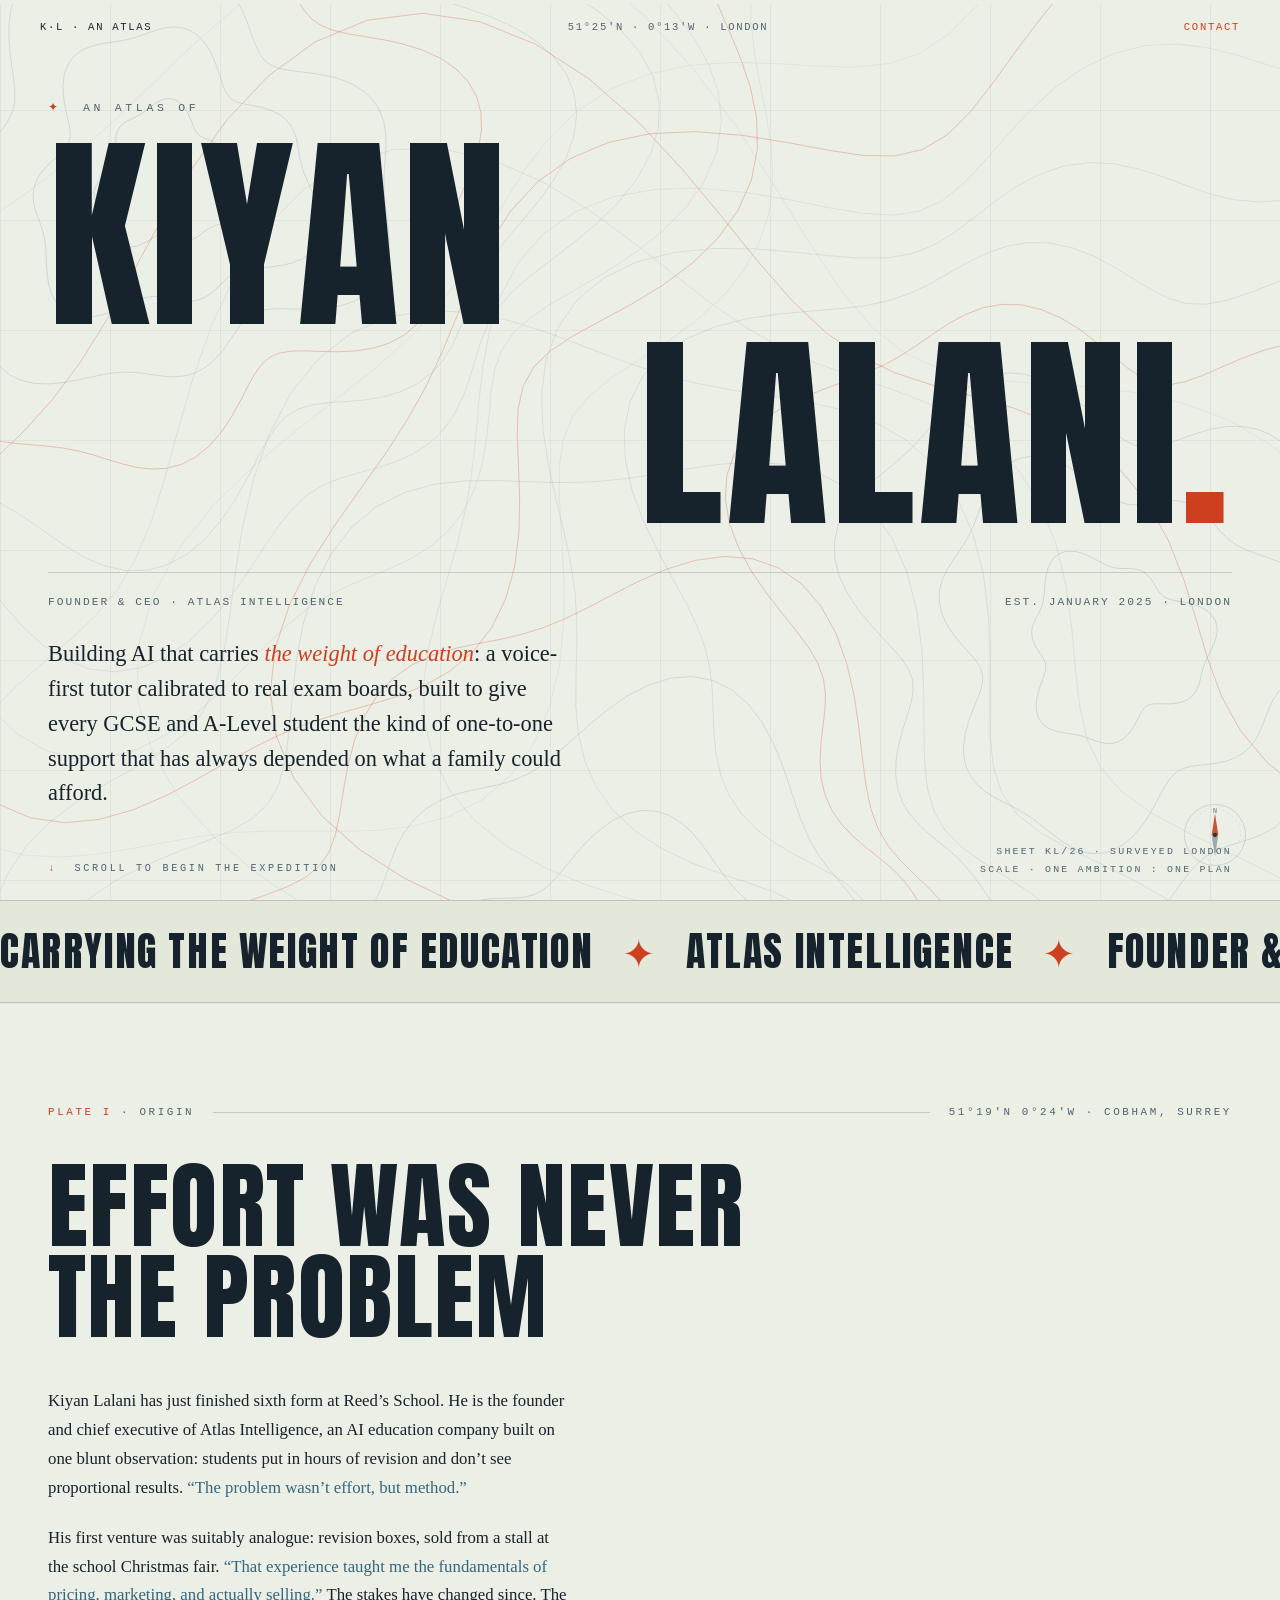
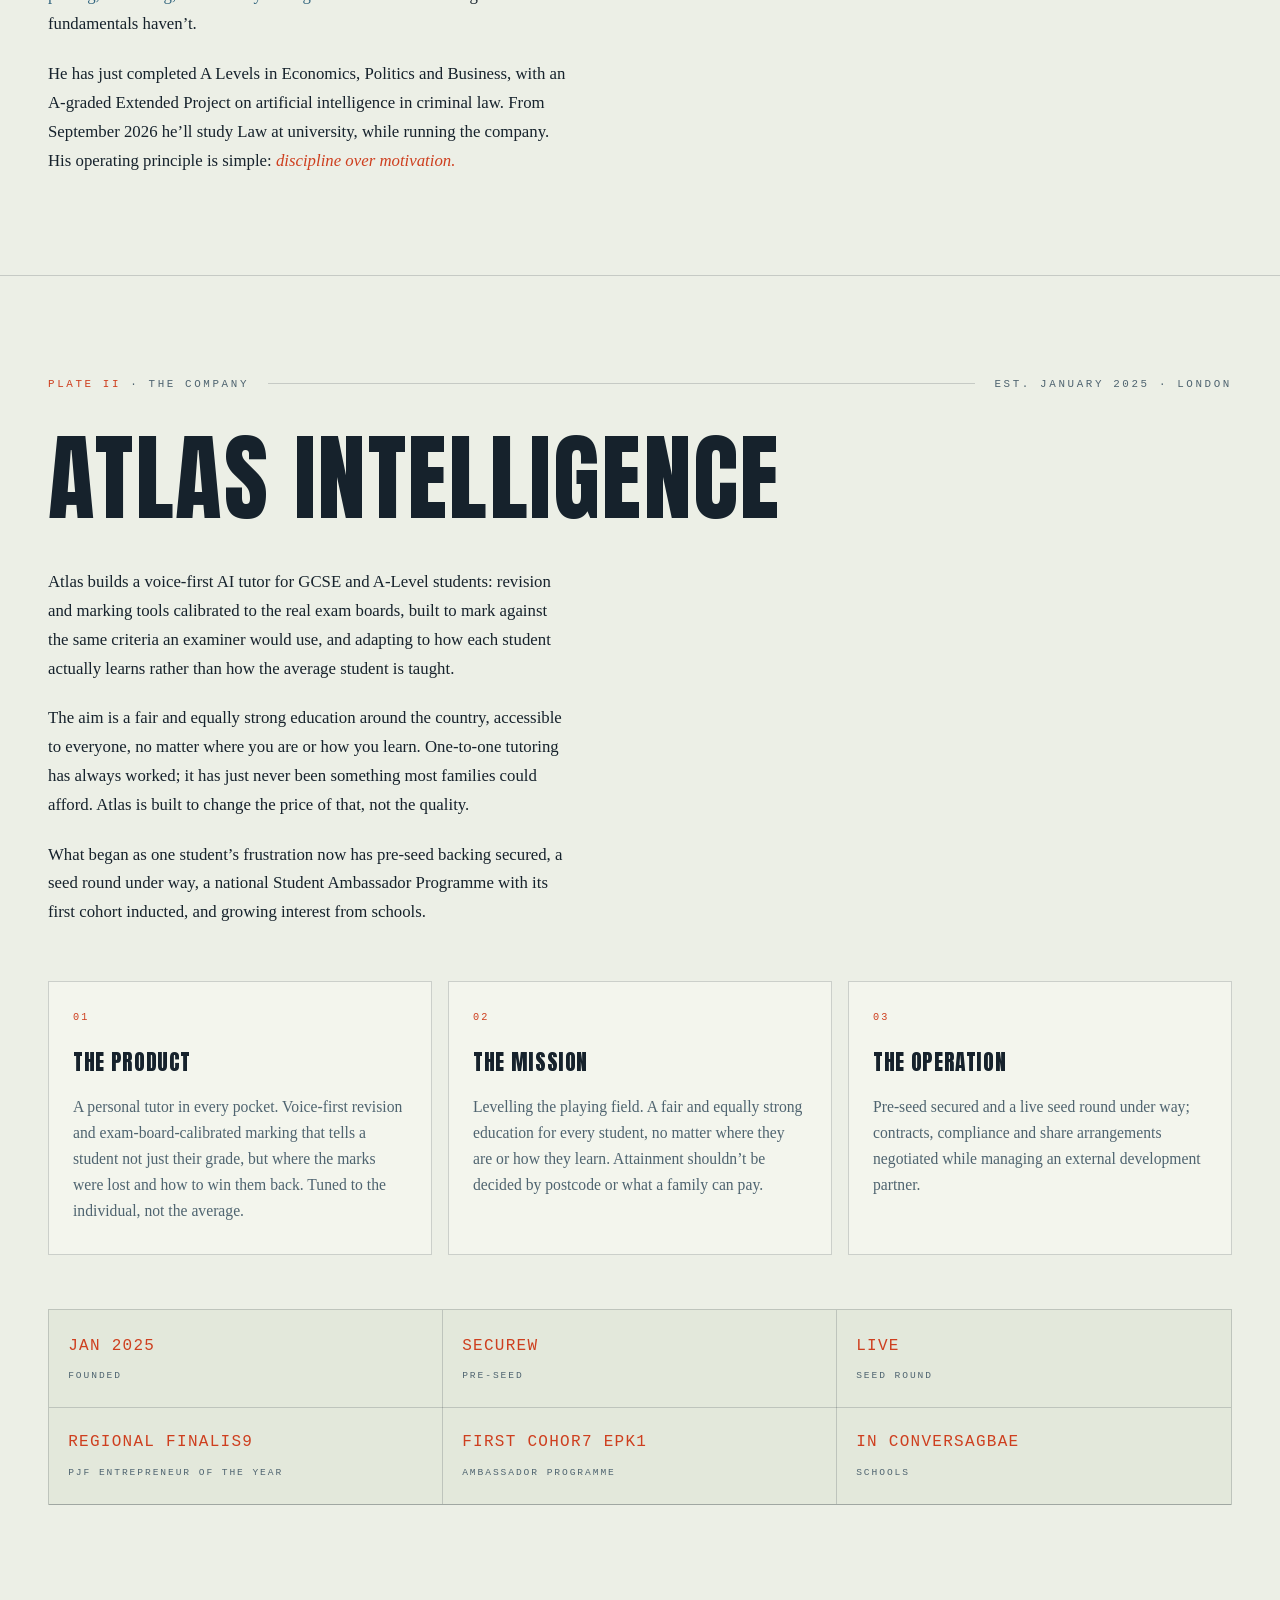
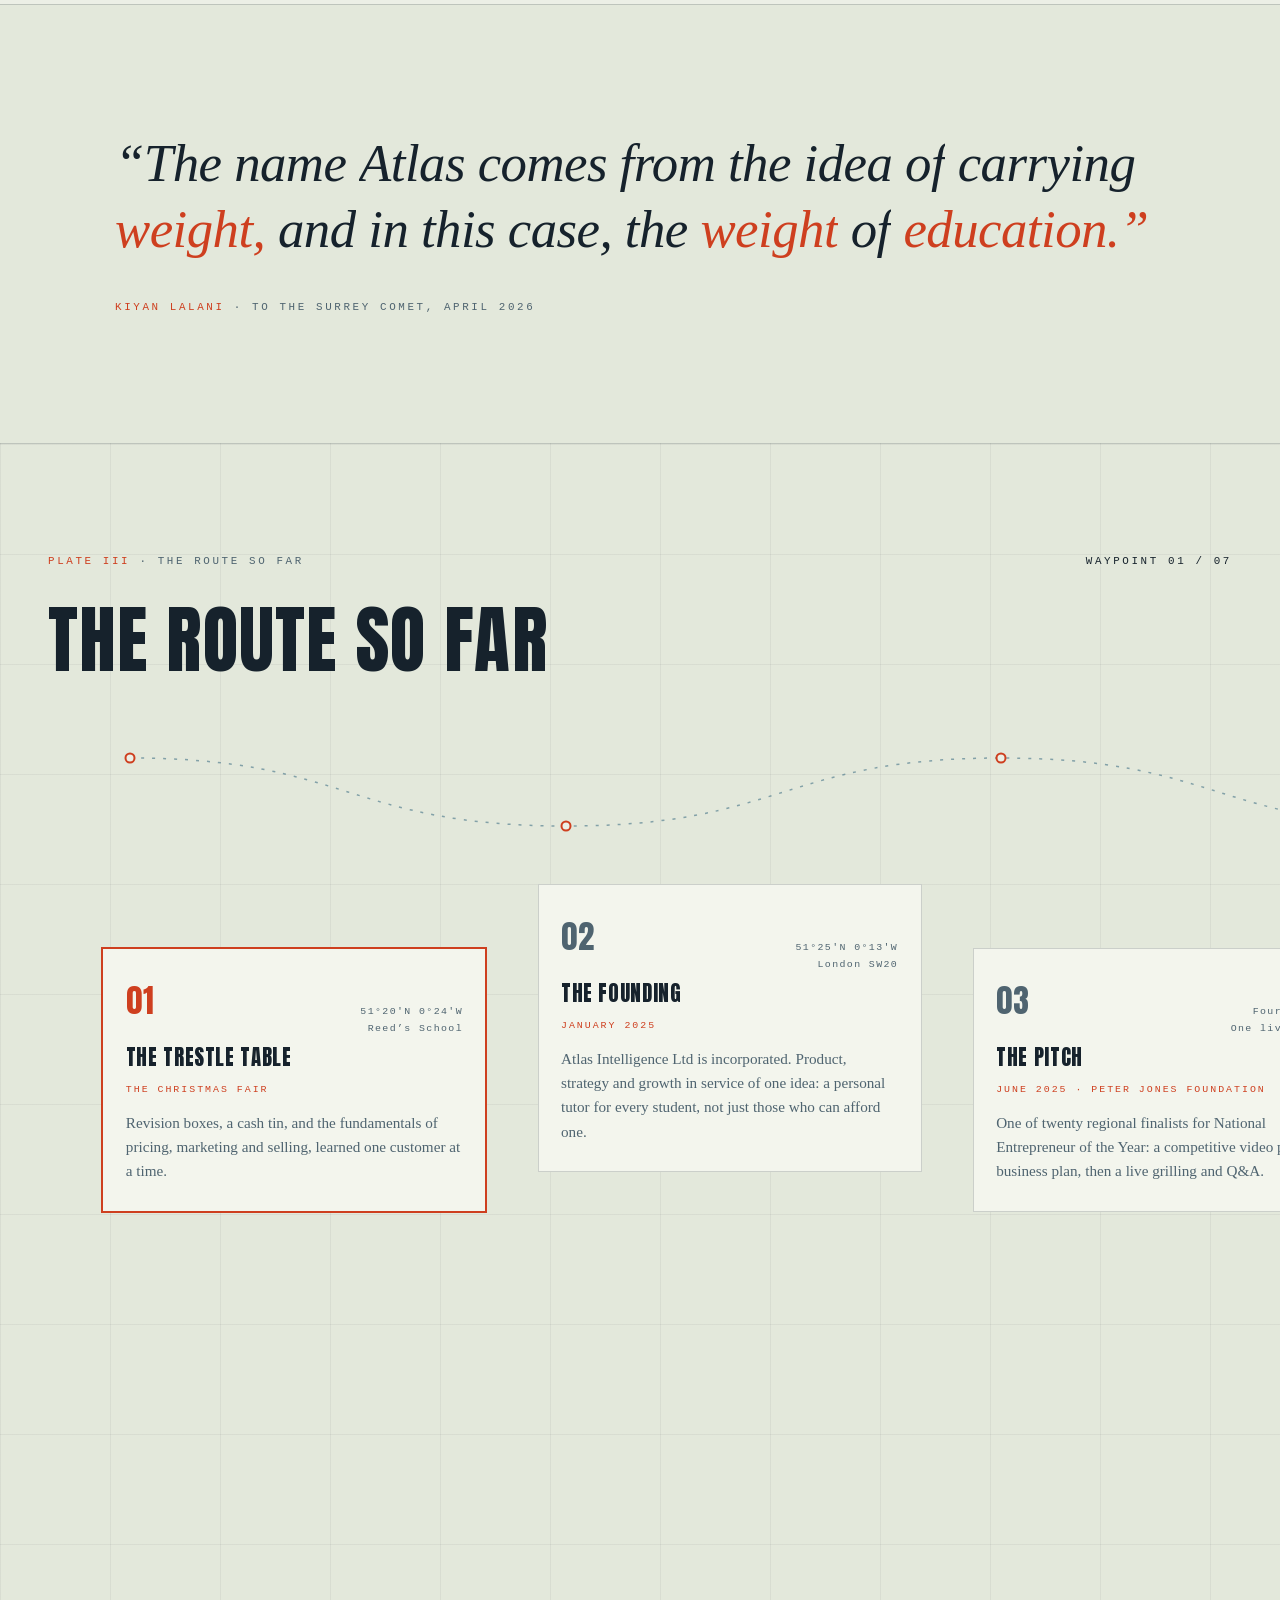
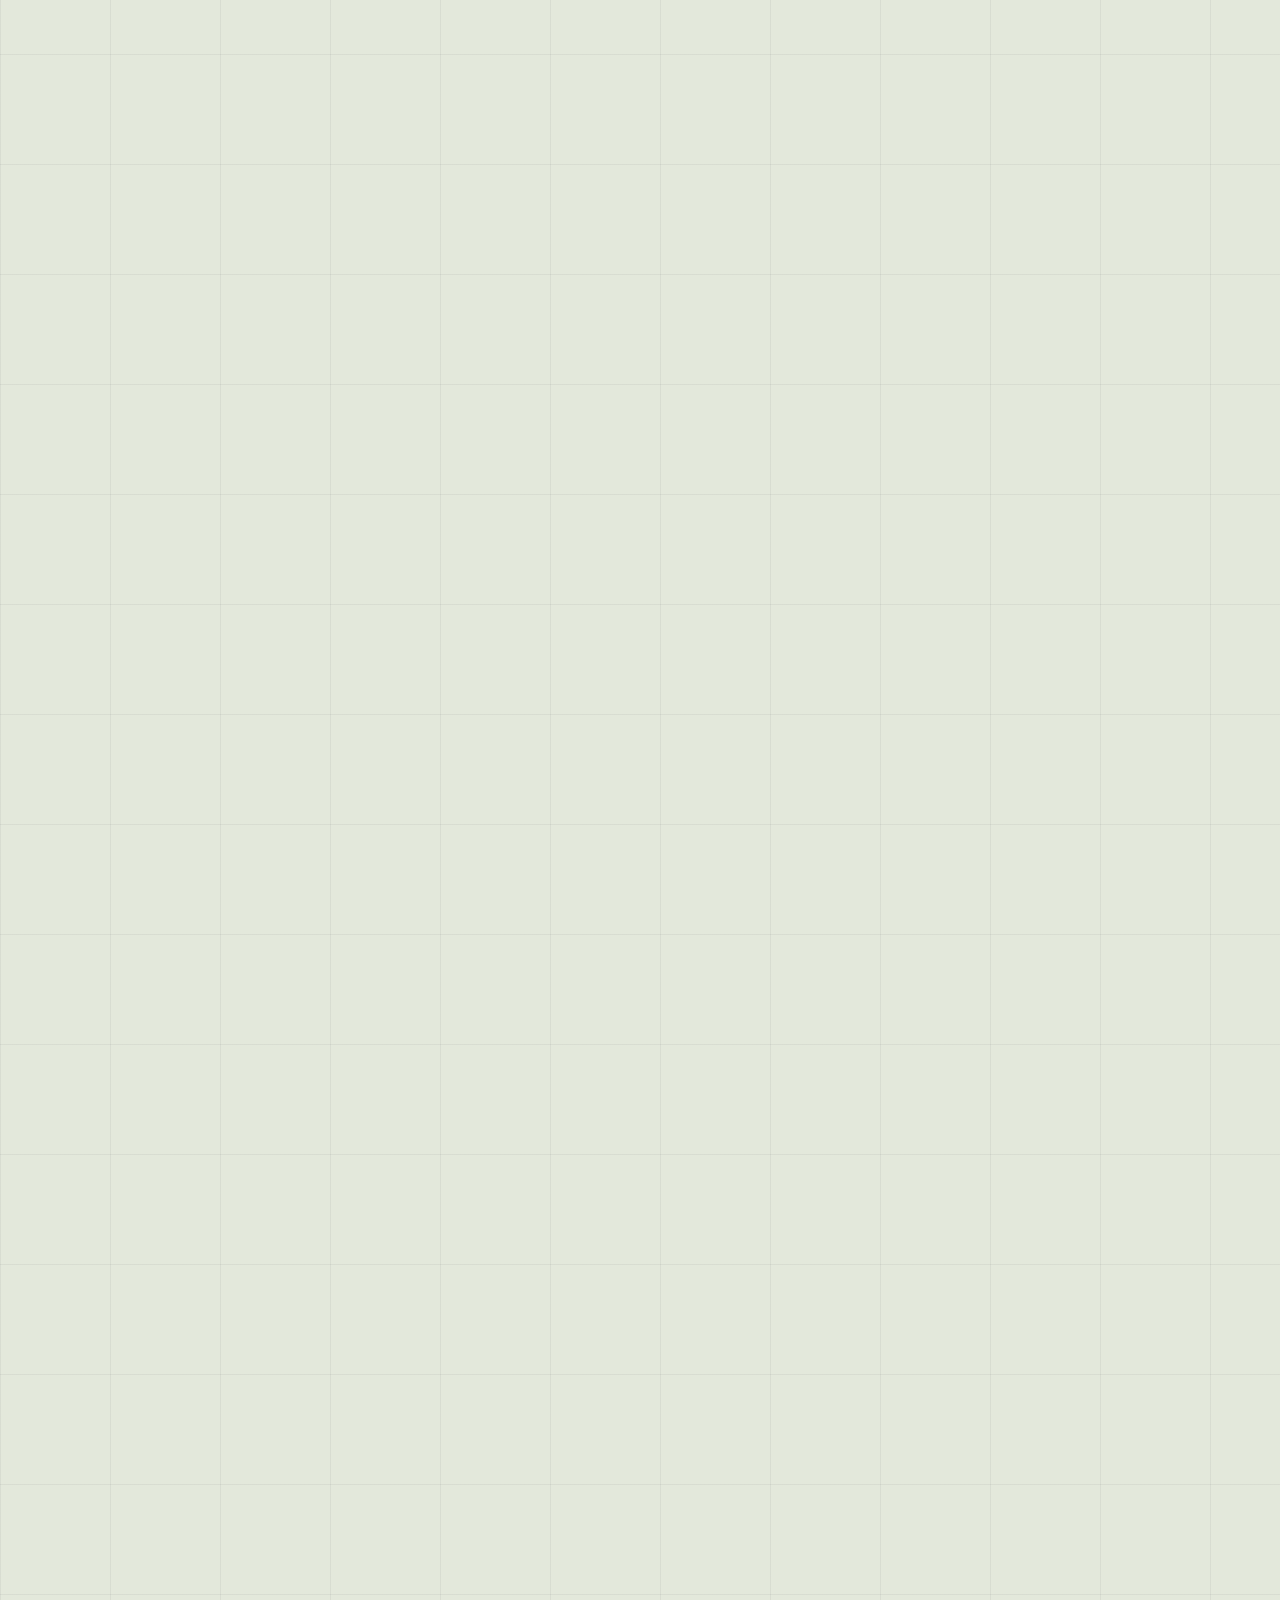
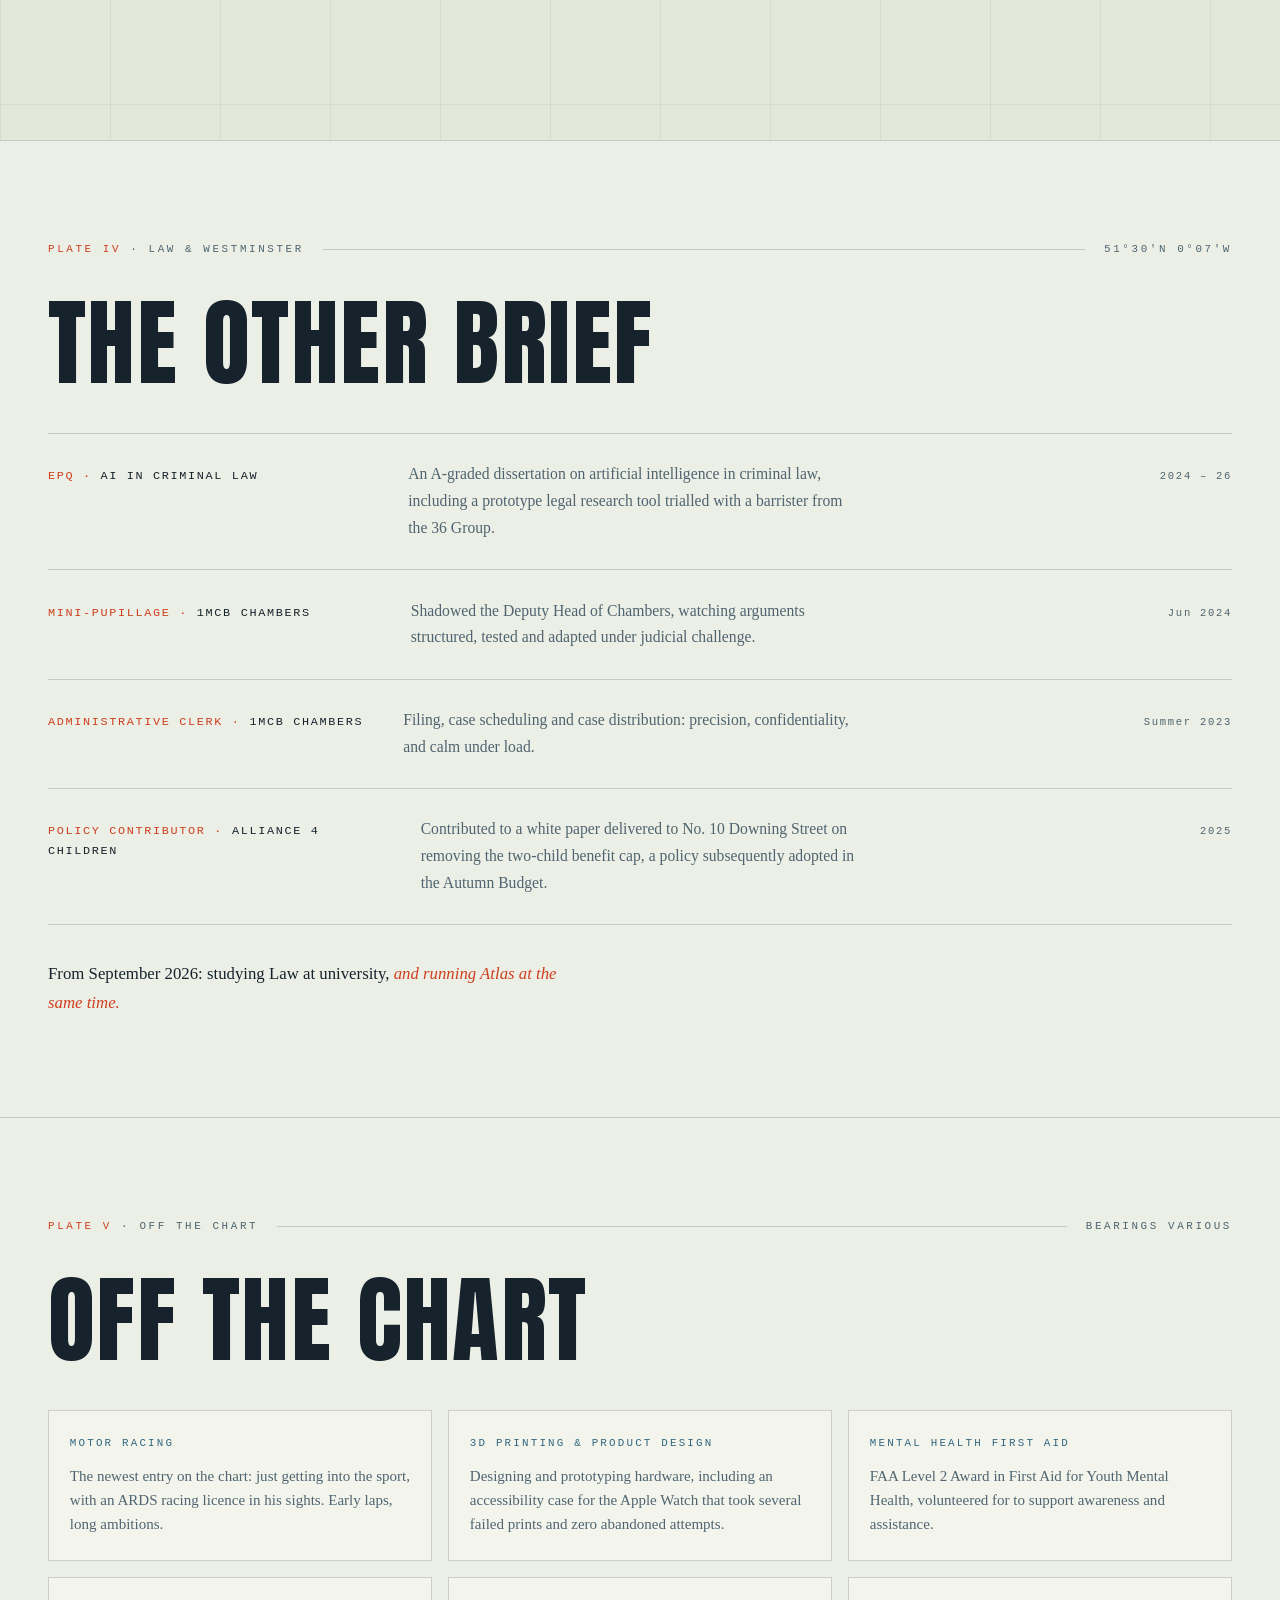
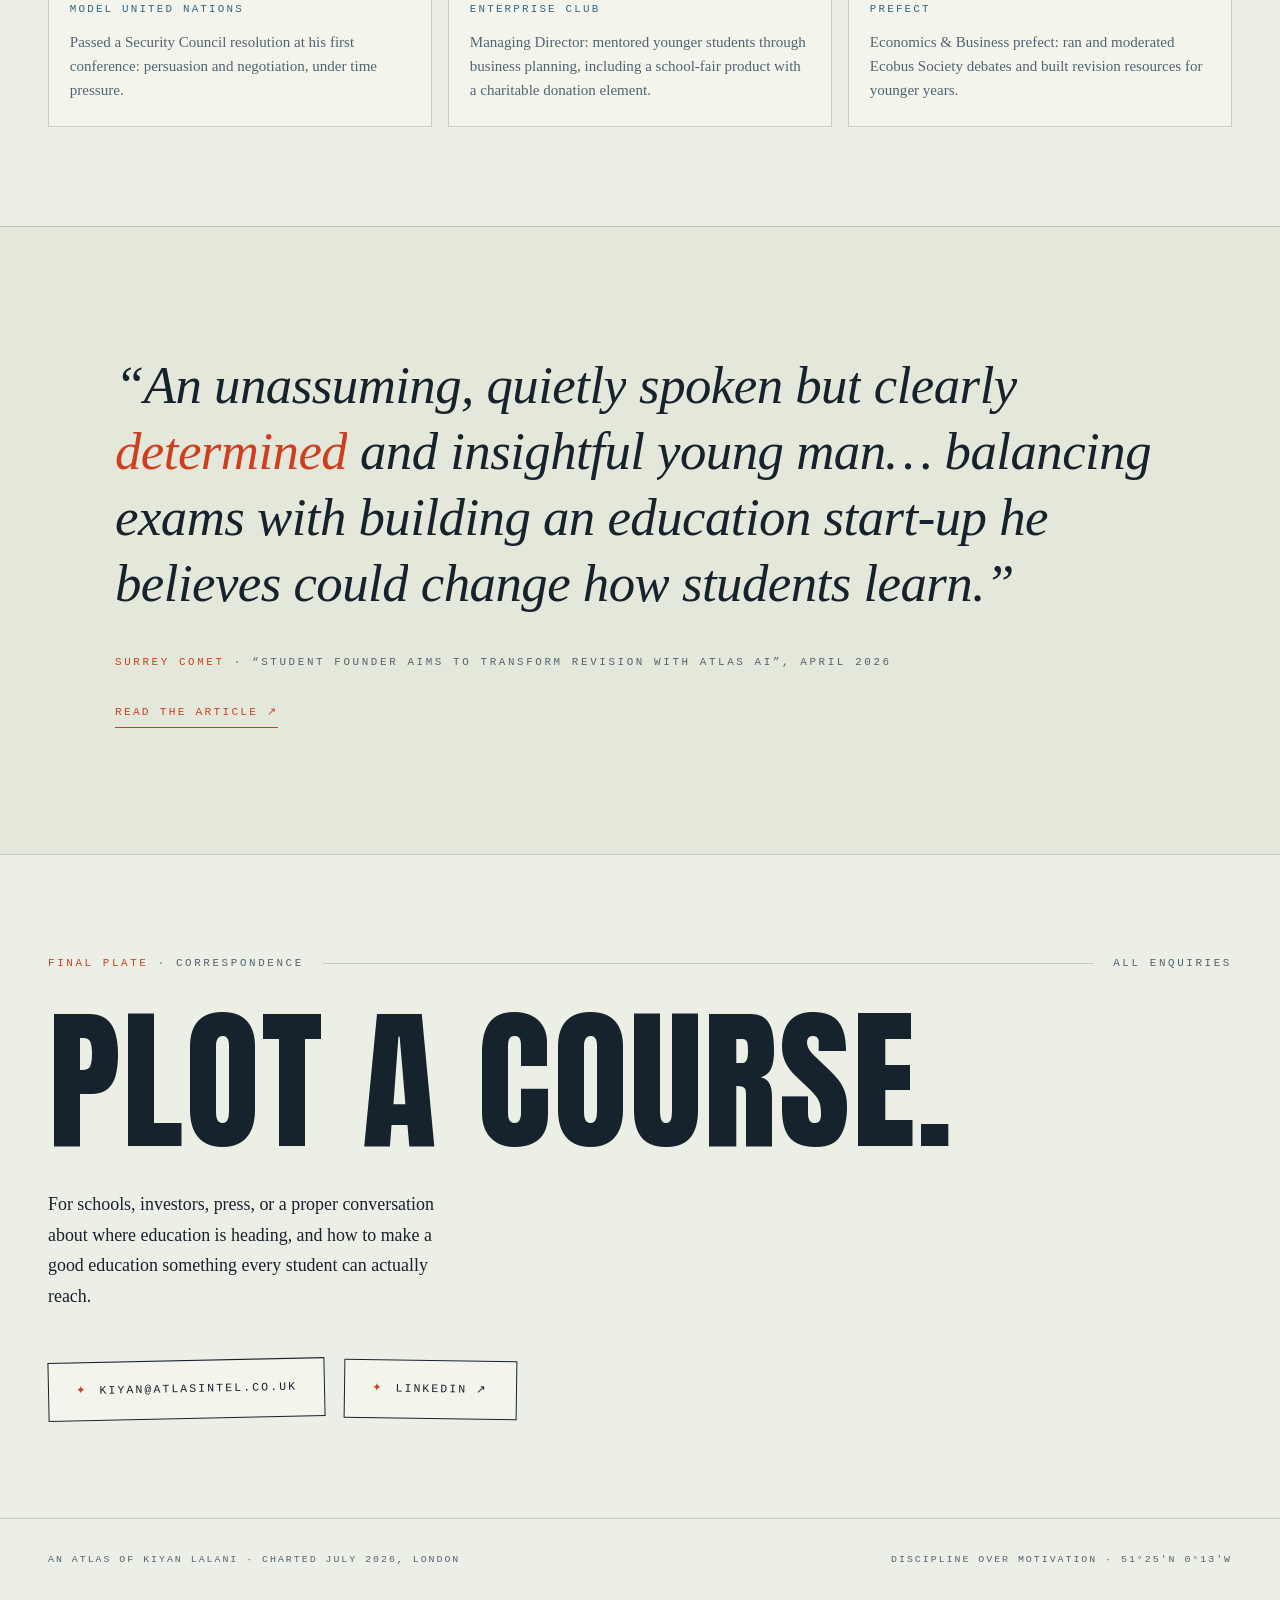
==== index.html @ 7da481ed "Personal site: An Atlas of Kiyan Lalani Single static page with scroll-driven animations: contour-li" ====
<!doctype html>
<html lang="en">
<head>
<meta charset="utf-8">
<meta name="viewport" content="width=device-width, initial-scale=1">
<title>Kiyan Lalani · Founder & CEO, Atlas Intelligence</title>
<meta name="description" content="Kiyan Lalani, founder and CEO of Atlas Intelligence: building AI that carries the weight of education. The company, the route so far, law and Westminster, and what comes next.">
<meta property="og:title" content="Kiyan Lalani · Founder & CEO, Atlas Intelligence">
<meta property="og:description" content="Building AI that carries the weight of education. An atlas of the company, the route so far, and the other brief.">
<meta property="og:type" content="website">
<meta property="og:url" content="https://kiyanl.co.uk">
<link rel="canonical" href="https://kiyanl.co.uk">
<link rel="icon" href="data:image/svg+xml,<svg xmlns=%22http://www.w3.org/2000/svg%22 viewBox=%220 0 100 100%22><text y=%22.9em%22 font-size=%2290%22>🧭</text></svg>">
<style>
*,*::before,*::after{box-sizing:border-box;}
body{margin:0;padding:0;}
</style>
<style>
/* ============ TOKENS — day chart / night passage ============ */
:root{
  --bg:#ECEFE6;            /* chart paper */
  --bg2:#E3E8DB;           /* panel */
  --card:#F3F5ED;
  --ink:#16222C;           /* blue-black ink */
  --muted:#4F6470;
  --line:rgba(22,34,44,.18);
  --gridline:rgba(22,34,44,.055);
  --route:#CE3F1F;         /* route red */
  --route-soft:rgba(206,63,31,.12);
  --sea:#33667F;           /* steel sea blue */
  --contour:#7C93A2;
  --contour-alpha:.28;
  --display:'Anton','Arial Narrow',Impact,sans-serif;
  --serif:'Charter','Iowan Old Style',Georgia,'Times New Roman',serif;
  --mono:ui-monospace,'SF Mono','Cascadia Code',Menlo,Consolas,monospace;
}
@media (prefers-color-scheme: dark){
  :root{
    --bg:#0B141C; --bg2:#0F1A24; --card:#101C27;
    --ink:#D9E2DD; --muted:#7E93A0;
    --line:rgba(217,226,221,.16); --gridline:rgba(217,226,221,.05);
    --route:#FF5C38; --route-soft:rgba(255,92,56,.14);
    --sea:#7FB4CE; --contour:#4E6B7E; --contour-alpha:.4;
  }
}
:root[data-theme="dark"]{
  --bg:#0B141C; --bg2:#0F1A24; --card:#101C27;
  --ink:#D9E2DD; --muted:#7E93A0;
  --line:rgba(217,226,221,.16); --gridline:rgba(217,226,221,.05);
  --route:#FF5C38; --route-soft:rgba(255,92,56,.14);
  --sea:#7FB4CE; --contour:#4E6B7E; --contour-alpha:.4;
}
:root[data-theme="light"]{
  --bg:#ECEFE6; --bg2:#E3E8DB; --card:#F3F5ED;
  --ink:#16222C; --muted:#4F6470;
  --line:rgba(22,34,44,.18); --gridline:rgba(22,34,44,.055);
  --route:#CE3F1F; --route-soft:rgba(206,63,31,.12);
  --sea:#33667F; --contour:#7C93A2; --contour-alpha:.28;
}

@font-face{
  font-family:'Anton';
  font-style:normal;
  font-weight:400;
  font-display:swap;
  src:url([data-uri]) format('woff2');
}

/* ============ BASE ============ */
html{scroll-behavior:smooth; overflow-x:clip;}
body{
  background:var(--bg); color:var(--ink);
  font-family:var(--serif); font-size:1.05rem; line-height:1.72;
  overflow-x:clip;
  -webkit-font-smoothing:antialiased;
}
::selection{background:var(--route); color:#fff;}
a{color:inherit;}
:focus-visible{outline:2px solid var(--route); outline-offset:3px;}
h1,h2,h3{margin:0; font-weight:400;}
p{margin:0;}
.mono{font-family:var(--mono);}

/* ============ FIXED CHROME ============ */
.routebar{position:fixed; top:0; left:0; right:0; height:4px; z-index:60; background:var(--bg);}
.routebar-fill{
  height:100%; transform:scaleX(0); transform-origin:left center;
  background:repeating-linear-gradient(90deg,var(--route) 0 9px,transparent 9px 15px);
}
.topbar{
  position:fixed; top:4px; left:0; right:0; z-index:50;
  display:flex; justify-content:space-between; align-items:center; gap:1rem;
  padding:.85rem clamp(1rem,3.5vw,2.5rem);
  font-family:var(--mono); font-size:.66rem; letter-spacing:.16em; text-transform:uppercase;
  transition:background .3s ease, border-color .3s ease;
  border-bottom:1px solid transparent;
}
.topbar.scrolled{
  background:color-mix(in srgb, var(--bg) 82%, transparent);
  -webkit-backdrop-filter:blur(10px); backdrop-filter:blur(10px);
  border-bottom-color:var(--line);
}
.topbar-co{color:var(--muted);}
@media(max-width:640px){.topbar-co{display:none;}}
.topbar a{text-decoration:none; color:var(--route);}
.topbar a:hover{text-decoration:underline; text-underline-offset:4px;}

.compass{
  position:fixed; right:clamp(.9rem,2.5vw,2rem); bottom:clamp(.9rem,2.5vw,2rem);
  width:66px; height:66px; z-index:40; pointer-events:none; opacity:.9;
}
@media(max-width:760px){.compass{display:none;}}
.compass-rot{transform-origin:40px 40px;}

/* ============ HERO ============ */
.hero{
  position:relative; min-height:100vh; min-height:100svh;
  display:flex; flex-direction:column; justify-content:center;
  padding:clamp(5rem,10vh,7rem) clamp(1rem,4vw,3rem) clamp(4.5rem,9vh,6rem);
  background-image:
    linear-gradient(var(--gridline) 1px,transparent 1px),
    linear-gradient(90deg,var(--gridline) 1px,transparent 1px);
  background-size:110px 110px;
  overflow:clip;
}
.hero-canvas{position:absolute; inset:0; width:100%; height:100%; pointer-events:none;}
.hero-inner{position:relative; z-index:2; width:100%; max-width:1500px; margin:0 auto;}
.hero-eyebrow{
  font-family:var(--mono); font-size:.72rem; letter-spacing:.32em; text-transform:uppercase;
  color:var(--muted); margin-bottom:1.4rem;
}
.hero-eyebrow b{color:var(--route); font-weight:400;}
.hero-title{
  font-family:var(--display); text-transform:uppercase;
  font-size:clamp(4rem,16.5vw,15rem); line-height:.9; letter-spacing:.012em;
}
.hl{display:block; overflow:hidden; padding-bottom:.04em;}
.hl-2{text-align:right;}
.hero-line{display:inline-block; will-change:transform;}
.js .hero-line .ch{
  display:inline-block;
  transform:translateY(118%) rotate(5deg);
  transition:transform .95s cubic-bezier(.16,1,.3,1) calc(150ms + var(--i)*48ms);
}
.js.loaded .hero-line .ch{transform:none;}
.hero-dot{display:inline-block; color:var(--route);}
.js .hero-dot{opacity:0; transform:translateY(118%); transition:all .9s cubic-bezier(.16,1,.3,1) .75s;}
.js.loaded .hero-dot{opacity:1; transform:none;}
.hero-meta{
  display:flex; flex-wrap:wrap; justify-content:space-between; gap:.8rem 2rem;
  margin-top:2.2rem; padding-top:1.2rem; border-top:1px solid var(--line);
  font-family:var(--mono); font-size:.7rem; letter-spacing:.18em; text-transform:uppercase; color:var(--muted);
}
.js .hero-meta{opacity:0; transform:translateY(14px); transition:all .8s ease 1.05s;}
.js.loaded .hero-meta{opacity:1; transform:none;}
.hero-sub{
  margin-top:1.6rem; max-width:46ch;
  font-size:clamp(1.1rem,1.9vw,1.4rem); line-height:1.55;
}
.hero-sub em{font-style:italic; color:var(--route);}
.js .hero-sub{opacity:0; transform:translateY(14px); transition:all .8s ease 1.2s;}
.js.loaded .hero-sub{opacity:1; transform:none;}
.hero-cue{
  position:absolute; left:clamp(1rem,4vw,3rem); bottom:1.4rem; z-index:2;
  font-family:var(--mono); font-size:.64rem; letter-spacing:.26em; text-transform:uppercase; color:var(--muted);
}
.hero-cue span{display:inline-block; color:var(--route); animation:bob 2.2s ease-in-out infinite;}
@keyframes bob{0%,100%{transform:translateY(0)}50%{transform:translateY(6px)}}
.hero-corner{
  position:absolute; z-index:2; font-family:var(--mono); font-size:.62rem;
  letter-spacing:.22em; text-transform:uppercase; color:var(--muted);
}
.hero-corner.br{right:clamp(1rem,4vw,3rem); bottom:1.4rem; text-align:right;}
@media(max-width:640px){.hero-corner.br{display:none;}}

/* ============ MARQUEE ============ */
.marquee{
  overflow:clip; border-block:1px solid var(--line); background:var(--bg2);
  padding:1rem 0; will-change:transform;
}
.marquee-track{display:flex; width:max-content; animation:mq 30s linear infinite;}
@keyframes mq{to{transform:translateX(-50%);}}
.mq{
  font-family:var(--display); text-transform:uppercase; white-space:nowrap;
  font-size:clamp(1.5rem,3.4vw,2.5rem); letter-spacing:.04em; padding-right:.6em;
}
.mq i{font-style:normal; color:var(--route); padding:0 .45em;}

/* ============ PLATES (sections) ============ */
.plate{
  border-top:1px solid var(--line);
  padding:clamp(4.5rem,11vh,8.5rem) clamp(1rem,4vw,3rem);
}
.plate-inner{max-width:1200px; margin:0 auto;}
.eyebrow{
  display:flex; align-items:center; gap:1.2rem;
  font-family:var(--mono); font-size:.68rem; letter-spacing:.24em; text-transform:uppercase;
  color:var(--muted); margin-bottom:2.4rem;
}
.eyebrow b{font-weight:400; color:var(--route);}
.eyebrow-rule{flex:1; height:1px; background:var(--line); transform:scaleX(0); transform-origin:left center; transition:transform 1.1s cubic-bezier(.65,0,.2,1) .15s;}
.eyebrow.on .eyebrow-rule{transform:scaleX(1);}
.eyebrow .right{white-space:nowrap;}
@media(max-width:560px){.eyebrow .right{display:none;}}
.plate-title{
  font-family:var(--display); text-transform:uppercase;
  font-size:clamp(2.6rem,7.5vw,6.2rem); line-height:.95; letter-spacing:.015em;
  max-width:14em; text-wrap:balance; margin-bottom:clamp(2rem,5vh,3.5rem);
}
.sw .w{display:inline-block; overflow:hidden; vertical-align:bottom; padding-bottom:.06em; margin-bottom:-.06em;}
.js .sw .wi{display:inline-block; transform:translateY(112%); transition:transform .85s cubic-bezier(.16,1,.3,1) calc(var(--i)*70ms);}
.js .sw.on .wi{transform:none;}
.wi.hl-word{color:var(--route);}
.prose{max-width:62ch; display:grid; gap:1.3rem;}
.prose p{opacity:0; transform:translateY(24px); transition:opacity .8s ease calc(var(--i,0)*120ms), transform .8s cubic-bezier(.2,.7,.2,1) calc(var(--i,0)*120ms);}
.prose.on p{opacity:1; transform:none;}
.prose em{color:var(--route); font-style:italic;}
.prose .q{color:var(--sea);}

/* reveal utility */
.rv{opacity:0; transform:translateY(26px); transition:opacity .85s ease calc(var(--i,0)*100ms), transform .85s cubic-bezier(.2,.7,.2,1) calc(var(--i,0)*100ms);}
.rv.on{opacity:1; transform:none;}

/* ============ CARDS ============ */
.cards{display:grid; grid-template-columns:repeat(3,1fr); gap:1rem; margin-top:clamp(2.5rem,6vh,4rem);}
@media(max-width:880px){.cards{grid-template-columns:1fr;}}
.card{
  background:var(--card); border:1px solid var(--line); padding:1.7rem 1.5rem 1.9rem;
  transform-style:preserve-3d; will-change:transform; transition:border-color .3s ease;
}
.card:hover{border-color:var(--route);}
.card-no{font-family:var(--mono); font-size:.64rem; letter-spacing:.2em; color:var(--route); display:block; margin-bottom:1.1rem;}
.card h3{font-family:var(--display); text-transform:uppercase; font-size:1.35rem; letter-spacing:.03em; margin-bottom:.8rem;}
.card p{font-size:.98rem; line-height:1.65; color:var(--muted);}

/* ============ DEPARTURE BOARD ============ */
.board{
  display:grid; grid-template-columns:repeat(3,1fr);
  border:1px solid var(--line); background:var(--bg2);
  margin-top:clamp(2.5rem,6vh,4rem);
}
.slot{padding:1.4rem 1.2rem; border-right:1px solid var(--line); border-bottom:1px solid var(--line); margin-bottom:-1px;}
.slot:nth-child(3n){border-right:none;}
@media(max-width:880px){
  .board{grid-template-columns:repeat(2,1fr);}
  .slot:nth-child(3n){border-right:1px solid var(--line);}
  .slot:nth-child(2n){border-right:none;}
}
.flap{
  display:block; font-family:var(--mono); font-size:clamp(.82rem,1.3vw,1rem);
  letter-spacing:.08em; color:var(--route); min-height:1.5em; text-transform:uppercase;
}
.slot-label{
  display:block; margin-top:.5rem; font-family:var(--mono); font-size:.6rem;
  letter-spacing:.2em; text-transform:uppercase; color:var(--muted);
}

/* ============ QUOTE BANDS ============ */
.quote-band{
  border-top:1px solid var(--line); background:var(--bg2);
  padding:clamp(5rem,14vh,9rem) clamp(1rem,4vw,3rem);
}
.quote-inner{max-width:1050px; margin:0 auto;}
.bigquote{
  font-size:clamp(1.6rem,4.2vw,3.3rem); line-height:1.25; text-wrap:balance;
  font-style:italic; letter-spacing:-.01em; margin:0;
}
.quote-attr{
  margin-top:2.2rem; font-family:var(--mono); font-size:.68rem;
  letter-spacing:.24em; text-transform:uppercase; color:var(--muted);
}
.quote-attr b{color:var(--route); font-weight:400;}

/* ============ ROUTE (horizontal journey) ============ */
.route{border-top:1px solid var(--line); background:var(--bg2);
  background-image:
    linear-gradient(var(--gridline) 1px,transparent 1px),
    linear-gradient(90deg,var(--gridline) 1px,transparent 1px);
  background-size:110px 110px;
}
.route-sticky{padding:clamp(4.5rem,11vh,7rem) 0 clamp(4rem,9vh,6rem);}
.route--h .route-sticky{
  position:sticky; top:0; height:100vh; overflow:clip;
  display:flex; flex-direction:column; justify-content:center; padding:0;
}
.route-head{
  display:flex; justify-content:space-between; align-items:center; gap:1rem;
  padding:0 clamp(1rem,4vw,3rem); max-width:none;
  font-family:var(--mono); font-size:.68rem; letter-spacing:.24em; text-transform:uppercase; color:var(--muted);
  margin-bottom:2.2rem;
}
.route-head b{font-weight:400; color:var(--route);}
.route-readout{color:var(--ink); white-space:nowrap;}
.route-title{
  font-family:var(--display); text-transform:uppercase;
  font-size:clamp(2.4rem,6vw,4.6rem); line-height:.95; letter-spacing:.015em;
  padding:0 clamp(1rem,4vw,3rem); margin-bottom:2.4rem;
}
.route-track{position:relative; display:grid; gap:1.4rem; padding:0 clamp(1rem,4vw,3rem);}
.route--h .route-track{
  display:flex; width:max-content; gap:clamp(2rem,4vw,3.5rem);
  padding:170px 14vw 0 8vw; will-change:transform; align-items:flex-start;
}
.route-svg{display:none;}
.route--h .route-svg{display:block; position:absolute; top:0; left:0; pointer-events:none;}
.route-under{stroke:var(--sea); stroke-width:1.5; stroke-dasharray:3 8; opacity:.55;}
.route-ink{stroke:var(--route); stroke-width:2;}
.route-dot{fill:var(--bg); stroke:var(--route); stroke-width:2;}
.wp{
  position:relative; background:var(--card); border:1px solid var(--line);
  padding:1.5rem 1.4rem 1.7rem; max-width:62ch;
  transition:border-color .4s ease, box-shadow .4s ease;
}
.route--h .wp{width:clamp(300px,30vw,420px); flex:none;}
.route--h .wp:nth-child(even){margin-top:64px;}
.wp.passed{border-color:var(--route); box-shadow:0 0 0 1px var(--route);}
.wp-top{display:flex; justify-content:space-between; gap:1rem; align-items:baseline; margin-bottom:.2rem;}
.wp-idx{font-family:var(--display); font-size:2rem; letter-spacing:.03em; color:var(--muted); transition:color .4s ease;}
.wp.passed .wp-idx{color:var(--route);}
.wp-coord{font-family:var(--mono); font-size:.62rem; letter-spacing:.14em; color:var(--muted); text-align:right;}
.wp h3{font-family:var(--display); text-transform:uppercase; font-size:1.3rem; letter-spacing:.03em; margin:.2rem 0 .3rem;}
.wp-date{font-family:var(--mono); font-size:.62rem; letter-spacing:.2em; text-transform:uppercase; color:var(--route); display:block; margin-bottom:.8rem;}
.wp p{font-size:.95rem; line-height:1.6; color:var(--muted);}
.wp p .q{color:var(--sea); font-style:italic;}

/* ============ LEDGER (law & policy) ============ */
.ledger{display:grid; border-top:1px solid var(--line); margin-top:.5rem;}
.row{
  display:grid; grid-template-columns:minmax(200px,.9fr) 2fr auto; gap:1rem 2.5rem;
  padding:1.7rem 0; border-bottom:1px solid var(--line); align-items:baseline;
}
@media(max-width:760px){.row{grid-template-columns:1fr; gap:.5rem;}}
.row-title{font-family:var(--mono); font-size:.74rem; letter-spacing:.14em; text-transform:uppercase; line-height:1.7;}
.row-title b{color:var(--route); font-weight:400;}
.row-desc{font-size:.98rem; color:var(--muted); max-width:58ch;}
.row-when{font-family:var(--mono); font-size:.66rem; letter-spacing:.16em; color:var(--muted); white-space:nowrap;}
.ledger-note{margin-top:2.2rem; font-size:1.05rem; max-width:62ch;}
.ledger-note em{color:var(--route);}

/* ============ CHIPS (off the chart) ============ */
.chips{display:grid; grid-template-columns:repeat(3,1fr); gap:1rem;}
@media(max-width:960px){.chips{grid-template-columns:repeat(2,1fr);}}
@media(max-width:600px){.chips{grid-template-columns:1fr;}}
.chip{
  background:var(--card); border:1px solid var(--line); padding:1.4rem 1.3rem 1.5rem;
  transition:border-color .3s ease, transform .3s ease;
}
.chip:hover{border-color:var(--sea); transform:translateY(-4px);}
.chip-title{
  font-family:var(--mono); font-size:.68rem; letter-spacing:.2em; text-transform:uppercase;
  color:var(--sea); display:block; margin-bottom:.7rem;
}
.chip p{font-size:.94rem; line-height:1.6; color:var(--muted);}

/* ============ PRESS ============ */
.press-link{
  display:inline-block; margin-top:2rem; font-family:var(--mono); font-size:.7rem;
  letter-spacing:.2em; text-transform:uppercase; color:var(--route);
  text-decoration:none; border-bottom:1px solid var(--route); padding-bottom:.3rem;
}
.press-link:hover{background:var(--route-soft);}

/* ============ CONTACT ============ */
.contact-title{
  font-family:var(--display); text-transform:uppercase;
  font-size:clamp(3.4rem,12vw,10.5rem); line-height:.92; letter-spacing:.012em;
  margin-bottom:clamp(1.6rem,4vh,2.6rem);
}
.contact-title .ln2{display:block; color:var(--route); margin-left:.7em;}
.contact-sub{max-width:44ch; font-size:1.12rem; margin-bottom:3rem;}
.btns{display:flex; flex-wrap:wrap; gap:1.2rem;}
.btn{
  font-family:var(--mono); font-size:.72rem; letter-spacing:.18em; text-transform:uppercase;
  color:var(--ink); text-decoration:none; border:1px solid var(--ink);
  padding:1.15rem 1.7rem; display:inline-flex; align-items:center; gap:.7rem;
  transition:all .25s ease; background:var(--card);
}
.btn:nth-child(1){transform:rotate(-1.2deg);}
.btn:nth-child(2){transform:rotate(.8deg);}
.btn:hover{background:var(--route); border-color:var(--route); color:#fff; transform:rotate(0deg) translateY(-3px);}
.btn i{font-style:normal; color:var(--route); transition:color .25s ease;}
.btn:hover i{color:#fff;}

/* ============ FOOTER ============ */
.colophon{
  border-top:1px solid var(--line);
  display:flex; flex-wrap:wrap; justify-content:space-between; gap:.8rem 2rem;
  padding:2rem clamp(1rem,4vw,3rem) 2.6rem;
  font-family:var(--mono); font-size:.62rem; letter-spacing:.2em; text-transform:uppercase; color:var(--muted);
}

/* ============ REDUCED MOTION ============ */
@media (prefers-reduced-motion: reduce){
  html{scroll-behavior:auto;}
  *,*::before,*::after{animation-duration:.01ms!important; animation-iteration-count:1!important; transition-duration:.01ms!important;}
  .js .hero-line .ch,.js .hero-dot,.js .hero-meta,.js .hero-sub,.js .sw .wi,
  .rv,.prose p,.eyebrow-rule{opacity:1!important; transform:none!important;}
}
</style>
</head>
<body>
<!-- fixed chrome -->
<div class="routebar" aria-hidden="true"><div class="routebar-fill" id="routefill"></div></div>
<header class="topbar" id="topbar">
  <span>K·L · An Atlas</span>
  <span class="topbar-co">51°25′N · 0°13′W · London</span>
  <a href="#contact">Contact</a>
</header>

<svg class="compass" viewBox="0 0 80 80" aria-hidden="true">
  <circle cx="40" cy="40" r="37" fill="none" stroke="var(--line)"/>
  <circle cx="40" cy="40" r="31" fill="none" stroke="var(--line)" stroke-dasharray="1 6"/>
  <text x="40" y="13" text-anchor="middle" font-family="ui-monospace,Menlo,monospace" font-size="8" fill="var(--muted)">N</text>
  <g class="compass-rot" id="needle">
    <polygon points="40,14 44,40 36,40" fill="var(--route)"/>
    <polygon points="40,66 44,40 36,40" fill="var(--muted)" opacity=".55"/>
  </g>
  <circle cx="40" cy="40" r="2.6" fill="var(--ink)"/>
</svg>

<main>
  <!-- ============ FRONTISPIECE ============ -->
  <section class="hero" id="hero">
    <canvas class="hero-canvas" id="contours" aria-hidden="true"></canvas>
    <div class="hero-inner" id="heroInner">
      <p class="hero-eyebrow"><b>✦</b>&nbsp; An atlas of</p>
      <h1 class="hero-title">
        <span class="hl"><span class="hero-line" id="hline1">KIYAN</span></span>
        <span class="hl hl-2"><span class="hero-line" id="hline2">LALANI</span><span class="hero-dot">.</span></span>
      </h1>
      <div class="hero-meta">
        <span>Founder &amp; CEO · Atlas Intelligence</span>
        <span>Est. January 2025 · London</span>
      </div>
      <p class="hero-sub">Building AI that carries <em>the weight of education</em>: a voice-first tutor calibrated to real exam boards, built to give every GCSE and A-Level student the kind of one-to-one support that has always depended on what a family could afford.</p>
    </div>
    <p class="hero-cue"><span>↓</span>&nbsp; Scroll to begin the expedition</p>
    <p class="hero-corner br">Sheet KL/26 · Surveyed London<br>Scale · one ambition : one plan</p>
  </section>

  <!-- ============ MARQUEE ============ -->
  <div class="marquee" id="marquee" aria-hidden="true">
    <div class="marquee-track">
      <span class="mq">Carrying the weight of education <i>✦</i> Atlas Intelligence <i>✦</i> Founder &amp; CEO <i>✦</i> Est. Jan 2025 <i>✦</i> London <i>✦</i></span>
      <span class="mq">Carrying the weight of education <i>✦</i> Atlas Intelligence <i>✦</i> Founder &amp; CEO <i>✦</i> Est. Jan 2025 <i>✦</i> London <i>✦</i></span>
    </div>
  </div>

  <!-- ============ PLATE I — ORIGIN ============ -->
  <section class="plate">
    <div class="plate-inner">
      <div class="eyebrow rv-eyebrow"><span><b>Plate I</b> · Origin</span><span class="eyebrow-rule"></span><span class="right">51°19′N 0°24′W · Cobham, Surrey</span></div>
      <h2 class="plate-title sw">Effort was never the problem</h2>
      <div class="prose">
        <p style="--i:0">Kiyan Lalani has just finished sixth form at Reed’s School. He is the founder and chief executive of Atlas Intelligence, an AI education company built on one blunt observation: students put in hours of revision and don’t see proportional results. <span class="q">“The problem wasn’t effort, but method.”</span></p>
        <p style="--i:1">His first venture was suitably analogue: revision boxes, sold from a stall at the school Christmas fair. <span class="q">“That experience taught me the fundamentals of pricing, marketing, and actually selling.”</span> The stakes have changed since. The fundamentals haven’t.</p>
        <p style="--i:2">He has just completed A Levels in Economics, Politics and Business, with an A-graded Extended Project on artificial intelligence in criminal law. From September 2026 he’ll study Law at university, while running the company. His operating principle is simple: <em>discipline over motivation.</em></p>
      </div>
    </div>
  </section>

  <!-- ============ PLATE II — THE COMPANY ============ -->
  <section class="plate">
    <div class="plate-inner">
      <div class="eyebrow rv-eyebrow"><span><b>Plate II</b> · The Company</span><span class="eyebrow-rule"></span><span class="right">Est. January 2025 · London</span></div>
      <h2 class="plate-title sw">Atlas Intelligence</h2>
      <div class="prose">
        <p style="--i:0">Atlas builds a voice-first AI tutor for GCSE and A-Level students: revision and marking tools calibrated to the real exam boards, built to mark against the same criteria an examiner would use, and adapting to how each student actually learns rather than how the average student is taught.</p>
        <p style="--i:1">The aim is a fair and equally strong education around the country, accessible to everyone, no matter where you are or how you learn. One-to-one tutoring has always worked; it has just never been something most families could afford. Atlas is built to change the price of that, not the quality.</p>
        <p style="--i:2">What began as one student’s frustration now has pre-seed backing secured, a seed round under way, a national Student Ambassador Programme with its first cohort inducted, and growing interest from schools.</p>
      </div>

      <div class="cards">
        <article class="card rv tilt" style="--i:0">
          <span class="card-no">01</span>
          <h3>The Product</h3>
          <p>A personal tutor in every pocket. Voice-first revision and exam-board-calibrated marking that tells a student not just their grade, but where the marks were lost and how to win them back. Tuned to the individual, not the average.</p>
        </article>
        <article class="card rv tilt" style="--i:1">
          <span class="card-no">02</span>
          <h3>The Mission</h3>
          <p>Levelling the playing field. A fair and equally strong education for every student, no matter where they are or how they learn. Attainment shouldn’t be decided by postcode or what a family can pay.</p>
        </article>
        <article class="card rv tilt" style="--i:2">
          <span class="card-no">03</span>
          <h3>The Operation</h3>
          <p>Pre-seed secured and a live seed round under way; contracts, compliance and share arrangements negotiated while managing an external development partner.</p>
        </article>
      </div>

      <div class="board" id="board" aria-label="Company log">
        <div class="slot"><span class="flap" data-text="JAN 2025">JAN 2025</span><span class="slot-label">Founded</span></div>
        <div class="slot"><span class="flap" data-text="SECURED">SECURED</span><span class="slot-label">Pre-seed</span></div>
        <div class="slot"><span class="flap" data-text="LIVE">LIVE</span><span class="slot-label">Seed round</span></div>
        <div class="slot"><span class="flap" data-text="REGIONAL FINALIST">REGIONAL FINALIST</span><span class="slot-label">PJF Entrepreneur of the Year</span></div>
        <div class="slot"><span class="flap" data-text="FIRST COHORT LIVE">FIRST COHORT LIVE</span><span class="slot-label">Ambassador programme</span></div>
        <div class="slot"><span class="flap" data-text="IN CONVERSATION">IN CONVERSATION</span><span class="slot-label">Schools</span></div>
      </div>
    </div>
  </section>

  <!-- ============ QUOTE BAND ============ -->
  <section class="quote-band">
    <div class="quote-inner">
      <blockquote class="bigquote sw" data-hl="weight,weight,education.">“The name Atlas comes from the idea of carrying weight, and in this case, the weight of education.”</blockquote>
      <p class="quote-attr rv"><b>Kiyan Lalani</b> · to the Surrey Comet, April 2026</p>
    </div>
  </section>

  <!-- ============ PLATE III — THE ROUTE ============ -->
  <section class="route" id="routeSec">
    <div class="route-sticky">
      <div class="route-head">
        <span><b>Plate III</b> · The Route So Far</span>
        <span class="route-readout" id="readout">Waypoint 01 / 07</span>
      </div>
      <h2 class="route-title">The route so far</h2>
      <div class="route-track" id="track">
        <svg class="route-svg" id="routeSvg" aria-hidden="true"></svg>
        <article class="wp">
          <div class="wp-top"><span class="wp-idx">01</span><span class="wp-coord">51°20′N 0°24′W<br>Reed’s School</span></div>
          <h3>The Trestle Table</h3>
          <span class="wp-date">The Christmas Fair</span>
          <p>Revision boxes, a cash tin, and the fundamentals of pricing, marketing and selling, learned one customer at a time.</p>
        </article>
        <article class="wp">
          <div class="wp-top"><span class="wp-idx">02</span><span class="wp-coord">51°25′N 0°13′W<br>London SW20</span></div>
          <h3>The Founding</h3>
          <span class="wp-date">January 2025</span>
          <p>Atlas Intelligence Ltd is incorporated. Product, strategy and growth in service of one idea: a personal tutor for every student, not just those who can afford one.</p>
        </article>
        <article class="wp">
          <div class="wp-top"><span class="wp-idx">03</span><span class="wp-coord">Four judges<br>One live pitch</span></div>
          <h3>The Pitch</h3>
          <span class="wp-date">June 2025 · Peter Jones Foundation</span>
          <p>One of twenty regional finalists for National Entrepreneur of the Year: a competitive video pitch, a business plan, then a live grilling and Q&amp;A.</p>
        </article>
        <article class="wp">
          <div class="wp-top"><span class="wp-idx">04</span><span class="wp-coord">52°12′N 0°07′E<br>Cambridge</span></div>
          <h3>The Lecture</h3>
          <span class="wp-date">2025–26</span>
          <p>Speaking at the University of Cambridge as the platform draws national attention. <span class="q">“At the start, some people didn’t take it too seriously.”</span> Attitudes shifted.</p>
        </article>
        <article class="wp">
          <div class="wp-top"><span class="wp-idx">05</span><span class="wp-coord">51°29′N 0°07′W<br>Westminster</span></div>
          <h3>The Lords</h3>
          <span class="wp-date">2025–26</span>
          <p>Invited to the House of Lords as Atlas gains traction, an experience he calls <span class="q">“surreal and incredibly rewarding.”</span></p>
        </article>
        <article class="wp">
          <div class="wp-top"><span class="wp-idx">06</span><span class="wp-coord">51°30′N 0°07′W<br>Downing Street</span></div>
          <h3>The Black Door</h3>
          <span class="wp-date">2025–26</span>
          <p>Photographed outside No. 10, the same address a policy white paper he contributed to would later reach.</p>
        </article>
        <article class="wp">
          <div class="wp-top"><span class="wp-idx">07</span><span class="wp-coord">Coordinates<br>unplotted</span></div>
          <h3>The Next Leg</h3>
          <span class="wp-date">Ahead</span>
          <p>Scale nationally, then internationally, without cutting the thing that makes it work. <span class="q">“The focus is on building a strong product and expanding adoption rather than short-term profit.”</span></p>
        </article>
      </div>
    </div>
  </section>

  <!-- ============ PLATE IV — LAW & WESTMINSTER ============ -->
  <section class="plate">
    <div class="plate-inner">
      <div class="eyebrow rv-eyebrow"><span><b>Plate IV</b> · Law &amp; Westminster</span><span class="eyebrow-rule"></span><span class="right">51°30′N 0°07′W</span></div>
      <h2 class="plate-title sw">The other brief</h2>
      <div class="ledger">
        <div class="row rv" style="--i:0">
          <span class="row-title"><b>EPQ ·</b> AI in Criminal Law</span>
          <span class="row-desc">An A-graded dissertation on artificial intelligence in criminal law, including a prototype legal research tool trialled with a barrister from the 36 Group.</span>
          <span class="row-when">2024 – 26</span>
        </div>
        <div class="row rv" style="--i:1">
          <span class="row-title"><b>Mini-pupillage ·</b> 1MCB Chambers</span>
          <span class="row-desc">Shadowed the Deputy Head of Chambers, watching arguments structured, tested and adapted under judicial challenge.</span>
          <span class="row-when">Jun 2024</span>
        </div>
        <div class="row rv" style="--i:2">
          <span class="row-title"><b>Administrative Clerk ·</b> 1MCB Chambers</span>
          <span class="row-desc">Filing, case scheduling and case distribution: precision, confidentiality, and calm under load.</span>
          <span class="row-when">Summer 2023</span>
        </div>
        <div class="row rv" style="--i:3">
          <span class="row-title"><b>Policy Contributor ·</b> Alliance 4 Children</span>
          <span class="row-desc">Contributed to a white paper delivered to No. 10 Downing Street on removing the two-child benefit cap, a policy subsequently adopted in the Autumn Budget.</span>
          <span class="row-when">2025</span>
        </div>
      </div>
      <p class="ledger-note rv">From September 2026: studying Law at university, <em>and running Atlas at the same time.</em></p>
    </div>
  </section>

  <!-- ============ PLATE V — OFF THE CHART ============ -->
  <section class="plate">
    <div class="plate-inner">
      <div class="eyebrow rv-eyebrow"><span><b>Plate V</b> · Off the Chart</span><span class="eyebrow-rule"></span><span class="right">Bearings various</span></div>
      <h2 class="plate-title sw">Off the chart</h2>
      <div class="chips">
        <article class="chip rv" style="--i:0">
          <span class="chip-title">Motor Racing</span>
          <p>The newest entry on the chart: just getting into the sport, with an ARDS racing licence in his sights. Early laps, long ambitions.</p>
        </article>
        <article class="chip rv" style="--i:1">
          <span class="chip-title">3D Printing &amp; Product Design</span>
          <p>Designing and prototyping hardware, including an accessibility case for the Apple Watch that took several failed prints and zero abandoned attempts.</p>
        </article>
        <article class="chip rv" style="--i:2">
          <span class="chip-title">Mental Health First Aid</span>
          <p>FAA Level 2 Award in First Aid for Youth Mental Health, volunteered for to support awareness and assistance.</p>
        </article>
        <article class="chip rv" style="--i:3">
          <span class="chip-title">Model United Nations</span>
          <p>Passed a Security Council resolution at his first conference: persuasion and negotiation, under time pressure.</p>
        </article>
        <article class="chip rv" style="--i:4">
          <span class="chip-title">Enterprise Club</span>
          <p>Managing Director: mentored younger students through business planning, including a school-fair product with a charitable donation element.</p>
        </article>
        <article class="chip rv" style="--i:5">
          <span class="chip-title">Prefect</span>
          <p>Economics &amp; Business prefect: ran and moderated Ecobus Society debates and built revision resources for younger years.</p>
        </article>
      </div>
    </div>
  </section>

  <!-- ============ PRESS ============ -->
  <section class="quote-band">
    <div class="quote-inner">
      <blockquote class="bigquote sw" data-hl="determined">“An unassuming, quietly spoken but clearly determined and insightful young man… balancing exams with building an education start-up he believes could change how students learn.”</blockquote>
      <p class="quote-attr rv"><b>Surrey Comet</b> · “Student Founder Aims to Transform Revision with Atlas AI”, April 2026</p>
      <a class="press-link rv" href="https://www.surreycomet.co.uk/young-reporter/36330/" target="_blank" rel="noopener">Read the article ↗</a>
    </div>
  </section>

  <!-- ============ CONTACT ============ -->
  <section class="plate" id="contact">
    <div class="plate-inner">
      <div class="eyebrow rv-eyebrow"><span><b>Final Plate</b> · Correspondence</span><span class="eyebrow-rule"></span><span class="right">All enquiries</span></div>
      <h2 class="contact-title sw">Plot a <span class="ln2">course.</span></h2>
      <p class="contact-sub rv">For schools, investors, press, or a proper conversation about where education is heading, and how to make a good education something every student can actually reach.</p>
      <div class="btns">
        <a class="btn rv" style="--i:0" href="mailto:kiyan@atlasintel.co.uk"><i>✦</i> kiyan@atlasintel.co.uk</a>
        <a class="btn rv" style="--i:1" href="https://www.linkedin.com/in/kiyan-lalani-6a978b258" target="_blank" rel="noopener"><i>✦</i> LinkedIn ↗</a>
      </div>
    </div>
  </section>
</main>

<footer class="colophon">
  <span>An atlas of Kiyan Lalani · charted July 2026, London</span>
  <span>Discipline over motivation · 51°25′N 0°13′W</span>
</footer>

<script>
(function(){
'use strict';
var doc=document.documentElement;
doc.classList.add('js');
var reduced=window.matchMedia('(prefers-reduced-motion: reduce)').matches;

/* ---------- hero letter split ---------- */
document.querySelectorAll('.hero-line').forEach(function(line){
  var text=line.textContent; line.textContent='';
  Array.prototype.forEach.call(text,function(c,i){
    var s=document.createElement('span'); s.className='ch';
    s.style.setProperty('--i',i); s.textContent=c; line.appendChild(s);
  });
});
requestAnimationFrame(function(){requestAnimationFrame(function(){doc.classList.add('loaded');});});

/* ---------- word split for headings & quotes ---------- */
document.querySelectorAll('.sw').forEach(function(el){
  var hl=(el.getAttribute('data-hl')||'').toLowerCase().split(',').filter(Boolean);
  var words=el.textContent.trim().split(/\s+/);
  el.textContent='';
  words.forEach(function(w,i){
    var o=document.createElement('span'); o.className='w';
    var inner=document.createElement('span'); inner.className='wi';
    inner.style.setProperty('--i',i); inner.textContent=w;
    var bare=w.toLowerCase().replace(/[^a-z0-9.]/g,'');
    if(hl.indexOf(bare)>-1||hl.indexOf(w.toLowerCase())>-1) inner.classList.add('hl-word');
    o.appendChild(inner); el.appendChild(o);
    el.appendChild(document.createTextNode(' '));
  });
});

/* ---------- scramble (departure board) ---------- */
var GLYPHS='ABCDEFGHIJKLMNOPQRSTUVWXYZ0123456789·—/';
function scramble(el){
  var final=el.getAttribute('data-text')||el.textContent;
  var dur=850+Math.random()*450, start=performance.now();
  function tick(now){
    var p=Math.min(1,(now-start)/dur);
    var reveal=Math.floor(p*final.length), out='';
    for(var i=0;i<final.length;i++){
      out+= i<reveal ? final[i] : (final[i]===' '?' ':GLYPHS[Math.random()*GLYPHS.length|0]);
    }
    el.textContent=out;
    if(p<1) requestAnimationFrame(tick); else el.textContent=final;
  }
  requestAnimationFrame(tick);
}

/* ---------- intersection reveals ---------- */
var io=new IntersectionObserver(function(entries){
  entries.forEach(function(e){
    if(!e.isIntersecting) return;
    e.target.classList.add('on');
    if(e.target.id==='board'&&!reduced){
      e.target.querySelectorAll('.flap').forEach(function(f,i){
        setTimeout(function(){scramble(f);},i*140);
      });
    }
    io.unobserve(e.target);
  });
},{threshold:.15,rootMargin:'0px 0px -6% 0px'});
document.querySelectorAll('.rv,.sw,.prose,.rv-eyebrow,.eyebrow,#board').forEach(function(el){io.observe(el);});

/* ---------- hero contour canvas ---------- */
var canvas=document.getElementById('contours'), ctx=canvas.getContext('2d');
var hero=document.getElementById('hero');
var heroVisible=true, cw=0, ch=0, dpr=1;
var colContour='#7C93A2', colRoute='#CE3F1F', aContour=.28;
function readTokens(){
  var cs=getComputedStyle(doc);
  colContour=cs.getPropertyValue('--contour').trim()||colContour;
  colRoute=cs.getPropertyValue('--route').trim()||colRoute;
  aContour=parseFloat(cs.getPropertyValue('--contour-alpha'))||aContour;
}
function sizeCanvas(){
  dpr=Math.min(2,window.devicePixelRatio||1);
  cw=hero.clientWidth; ch=hero.clientHeight;
  canvas.width=cw*dpr; canvas.height=ch*dpr;
  ctx.setTransform(dpr,0,0,dpr,0,0);
}
var PEAKS=[{x:.13,y:.2,s:1,d:1},{x:.87,y:.72,s:1.3,d:-1},{x:.46,y:1.18,s:1.6,d:.6}];
function drawContours(t){
  ctx.clearRect(0,0,cw,ch);
  var unit=Math.min(cw,ch)*.075;
  PEAKS.forEach(function(pk,pi){
    var cx=pk.x*cw, cy=pk.y*ch;
    for(var i=0;i<9;i++){
      var base=(i+1)*unit*pk.s;
      var phase=t*pk.d+i*.38+pi*2.1;
      var index=(i%4===3);
      ctx.beginPath();
      for(var a=0;a<=120;a++){
        var th=a/120*Math.PI*2;
        var r=base*(1+.16*Math.sin(3*th+phase)+.08*Math.sin(7*th-phase*1.6));
        var x=cx+r*Math.cos(th), y=cy+r*Math.sin(th);
        if(a===0)ctx.moveTo(x,y); else ctx.lineTo(x,y);
      }
      ctx.closePath();
      ctx.globalAlpha=index?aContour*.95:aContour*(1-i*.07);
      ctx.strokeStyle=index?colRoute:colContour;
      ctx.lineWidth=1;
      ctx.stroke();
    }
  });
  ctx.globalAlpha=1;
}
function canvasLoop(now){
  if(heroVisible&&!document.hidden) drawContours(now*.00016);
  if(!reduced) requestAnimationFrame(canvasLoop);
}
readTokens(); sizeCanvas();
if(reduced){drawContours(0);} else {requestAnimationFrame(canvasLoop);}
new IntersectionObserver(function(es){heroVisible=es[0].isIntersecting;}).observe(hero);
window.matchMedia('(prefers-color-scheme: dark)').addEventListener('change',function(){readTokens(); if(reduced)drawContours(0);});
new MutationObserver(function(){readTokens(); if(reduced)drawContours(0);}).observe(doc,{attributes:true,attributeFilter:['data-theme']});

/* ---------- horizontal route ---------- */
var routeSec=document.getElementById('routeSec'),
    track=document.getElementById('track'),
    svg=document.getElementById('routeSvg'),
    readout=document.getElementById('readout'),
    wps=Array.prototype.slice.call(track.querySelectorAll('.wp'));
var routeOn=false, routeMax=0, pathEl=null, pathLen=0, lastIdx=-1;
var SVGNS='http://www.w3.org/2000/svg';
function buildPath(){
  svg.innerHTML='';
  var tw=track.scrollWidth, h=150;
  svg.setAttribute('width',tw); svg.setAttribute('height',h);
  svg.setAttribute('viewBox','0 0 '+tw+' '+h);
  var pts=wps.map(function(w,i){return {x:w.offsetLeft+28, y:i%2?112:44};});
  var d='M '+pts[0].x+' '+pts[0].y;
  for(var i=1;i<pts.length;i++){
    var a=pts[i-1], b=pts[i], mx=(a.x+b.x)/2;
    d+=' C '+mx+' '+a.y+', '+mx+' '+b.y+', '+b.x+' '+b.y;
  }
  ['route-under','route-ink'].forEach(function(cls){
    var p=document.createElementNS(SVGNS,'path');
    p.setAttribute('d',d); p.setAttribute('fill','none'); p.setAttribute('class',cls);
    svg.appendChild(p);
    if(cls==='route-ink') pathEl=p;
  });
  pathLen=pathEl.getTotalLength();
  pathEl.style.strokeDasharray=pathLen;
  pathEl.style.strokeDashoffset=pathLen;
  pts.forEach(function(pt){
    var c=document.createElementNS(SVGNS,'circle');
    c.setAttribute('cx',pt.x); c.setAttribute('cy',pt.y); c.setAttribute('r',4.5);
    c.setAttribute('class','route-dot'); svg.appendChild(c);
  });
}
function setupRoute(){
  var flat=window.innerWidth<760||reduced;
  routeSec.classList.toggle('route--h',!flat);
  routeOn=!flat;
  if(flat){
    routeSec.style.height=''; track.style.transform=''; svg.innerHTML='';
    readout.textContent='07 waypoints · plotted below';
    return;
  }
  routeMax=Math.max(0,track.scrollWidth-window.innerWidth);
  routeSec.style.height=(window.innerHeight+routeMax)+'px';
  buildPath();
  lastIdx=-1;
}

/* ---------- master scroll loop ---------- */
var fill=document.getElementById('routefill'),
    needle=document.getElementById('needle'),
    topbar=document.getElementById('topbar'),
    marquee=document.getElementById('marquee'),
    heroInner=document.getElementById('heroInner'),
    hline1=document.getElementById('hline1'),
    hline2=document.getElementById('hline2');
var lastY=window.scrollY, lastT=performance.now(), curSkew=0;
function loop(now){
  var y=window.scrollY;
  var dt=Math.max(8,now-lastT);
  var v=(y-lastY)/dt*16;
  lastY=y; lastT=now;

  var max=doc.scrollHeight-window.innerHeight;
  var p=max>0?Math.min(1,y/max):0;
  fill.style.transform='scaleX('+p+')';
  topbar.classList.toggle('scrolled',y>40);

  if(!reduced){
    needle.style.transform='rotate('+(p*540)+'deg)';
    /* hero scrub — the two name lines part ways */
    var hp=Math.min(1,y/Math.max(1,hero.offsetHeight*.9));
    hline1.style.transform='translateX('+(-hp*12)+'vw)';
    hline2.style.transform='translateX('+(hp*12)+'vw)';
    heroInner.style.opacity=Math.max(0,1-hp*1.15);
    /* marquee velocity skew */
    var target=Math.max(-10,Math.min(10,v*.55));
    curSkew+=(target-curSkew)*.08;
    marquee.style.transform='skewX('+curSkew.toFixed(2)+'deg)';
    /* horizontal route scrub */
    if(routeOn){
      var start=routeSec.offsetTop;
      var total=routeSec.offsetHeight-window.innerHeight;
      var rp=total>0?Math.min(1,Math.max(0,(y-start)/total)):0;
      track.style.transform='translate3d('+(-rp*routeMax)+'px,0,0)';
      if(pathEl) pathEl.style.strokeDashoffset=pathLen*(1-rp);
      var idx=Math.min(wps.length,Math.max(1,Math.round(rp*(wps.length-1))+1));
      if(idx!==lastIdx){
        readout.textContent='Waypoint 0'+idx+' / 0'+wps.length;
        wps.forEach(function(w,i){w.classList.toggle('passed',i<idx);});
        lastIdx=idx;
      }
    }
  }
  requestAnimationFrame(loop);
}
requestAnimationFrame(loop);

/* ---------- card tilt (fine pointers only) ---------- */
if(!reduced&&window.matchMedia('(pointer:fine)').matches){
  document.querySelectorAll('.tilt').forEach(function(card){
    card.addEventListener('pointermove',function(e){
      var r=card.getBoundingClientRect();
      var rx=((e.clientY-r.top)/r.height-.5)*-6;
      var ry=((e.clientX-r.left)/r.width-.5)*6;
      card.style.transform='perspective(700px) rotateX('+rx+'deg) rotateY('+ry+'deg)';
    });
    card.addEventListener('pointerleave',function(){card.style.transform='';});
  });
}

/* ---------- layout ---------- */
var rszT;
window.addEventListener('resize',function(){
  clearTimeout(rszT);
  rszT=setTimeout(function(){sizeCanvas(); if(reduced)drawContours(0); setupRoute();},150);
});
setupRoute();
window.addEventListener('load',setupRoute);
if(document.fonts&&document.fonts.ready) document.fonts.ready.then(setupRoute);
})();
</script>
</body>
</html>
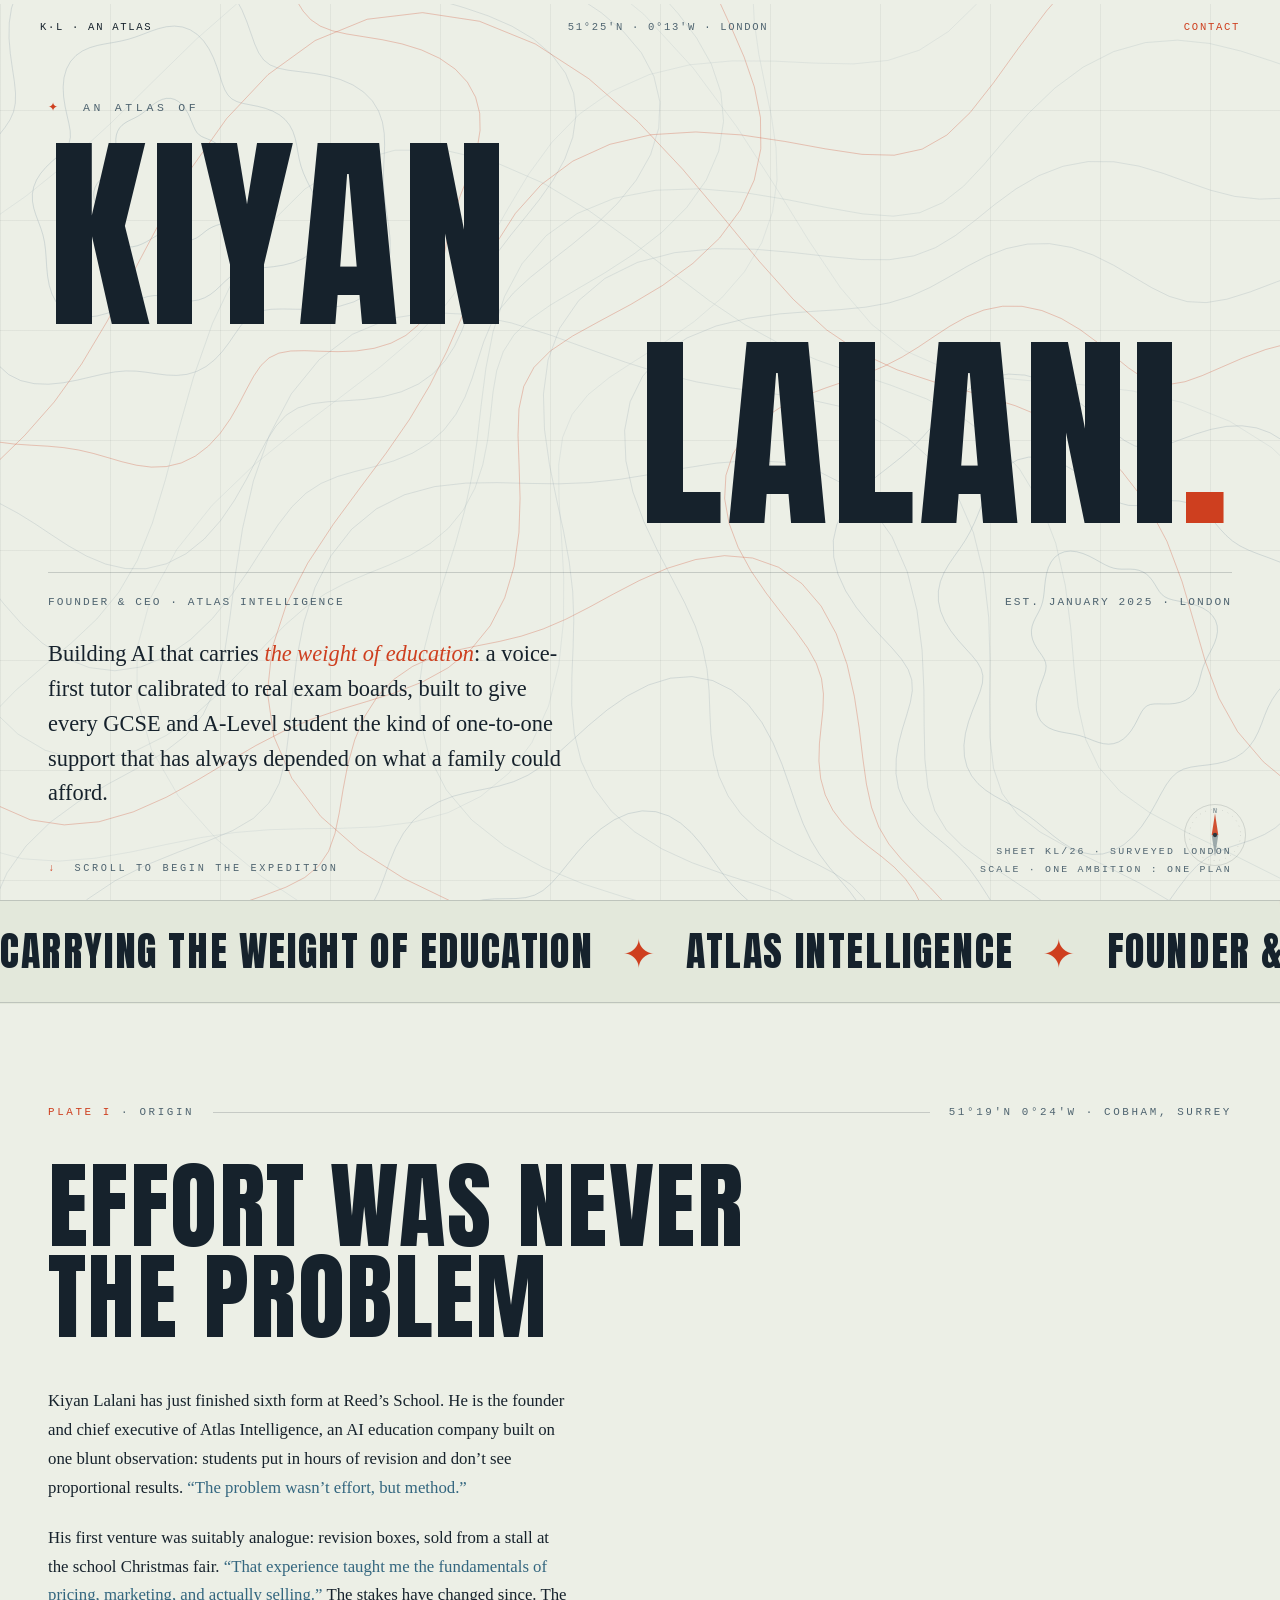
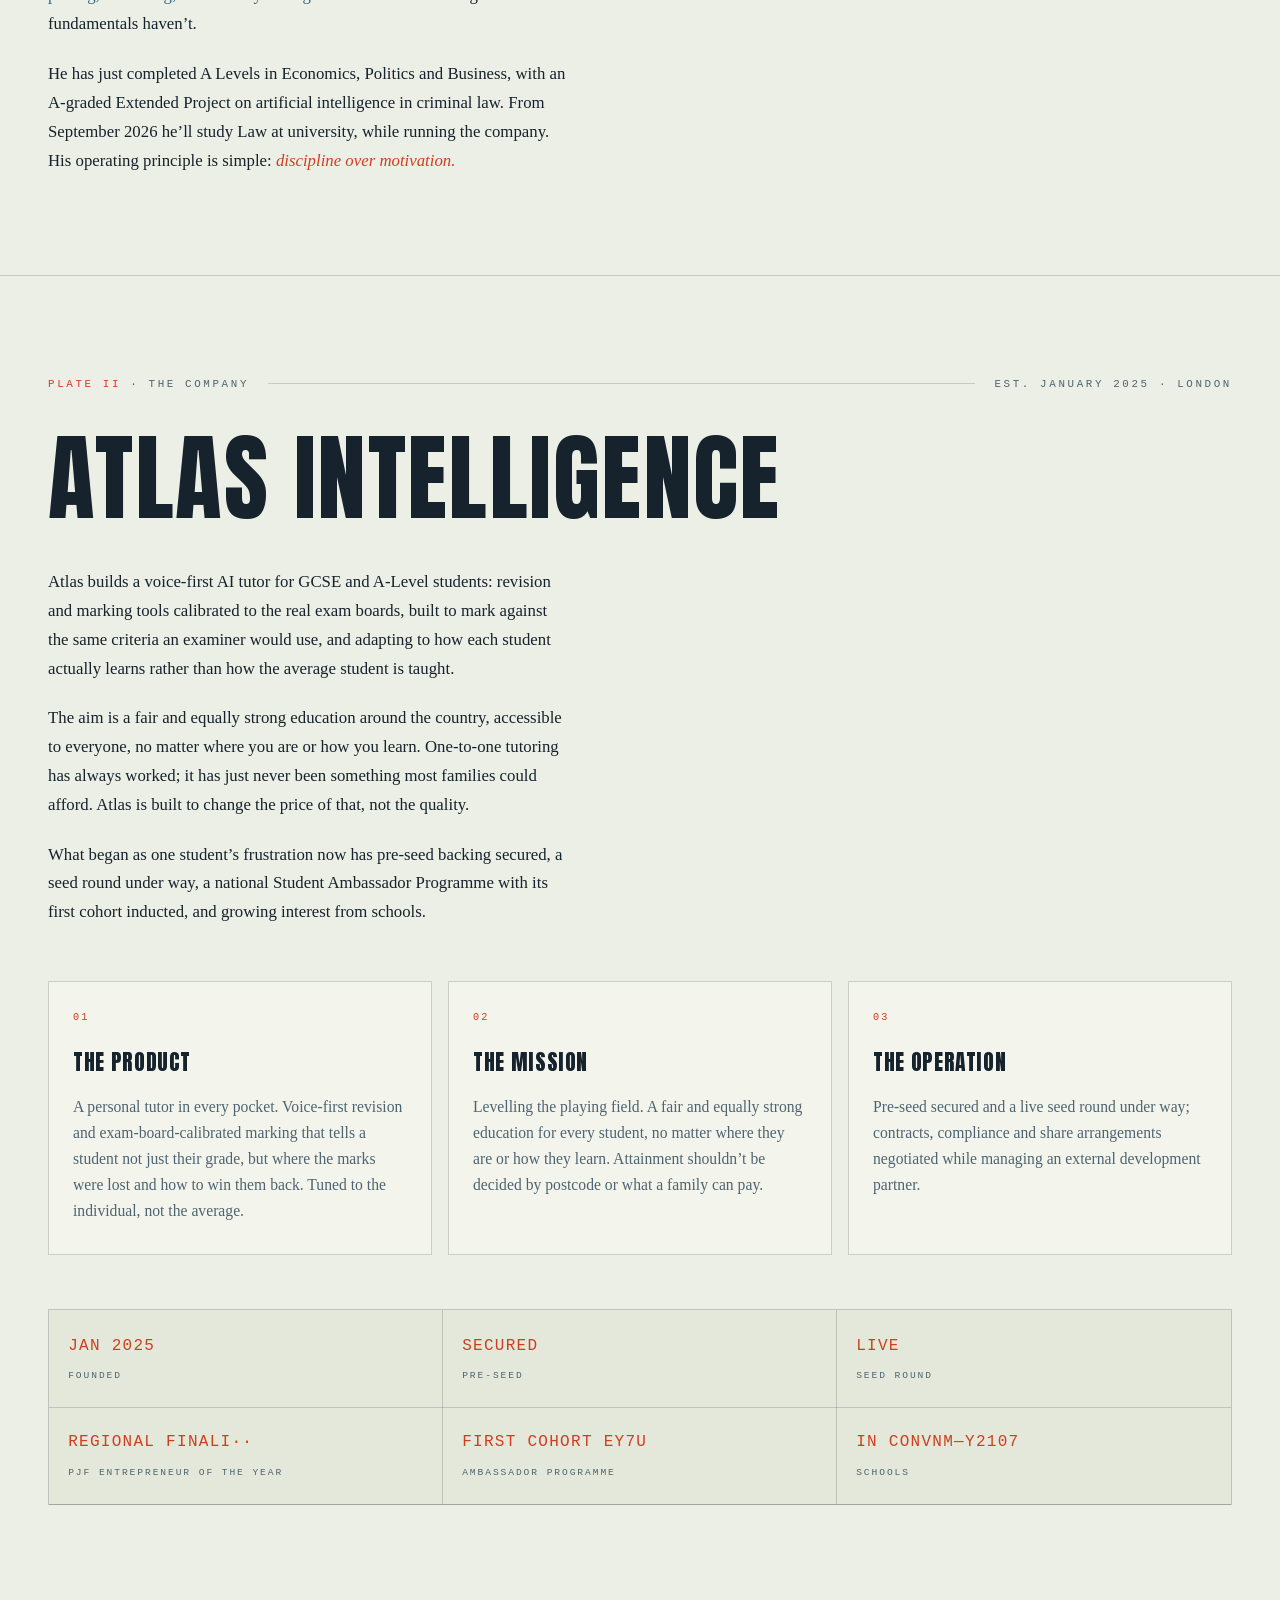
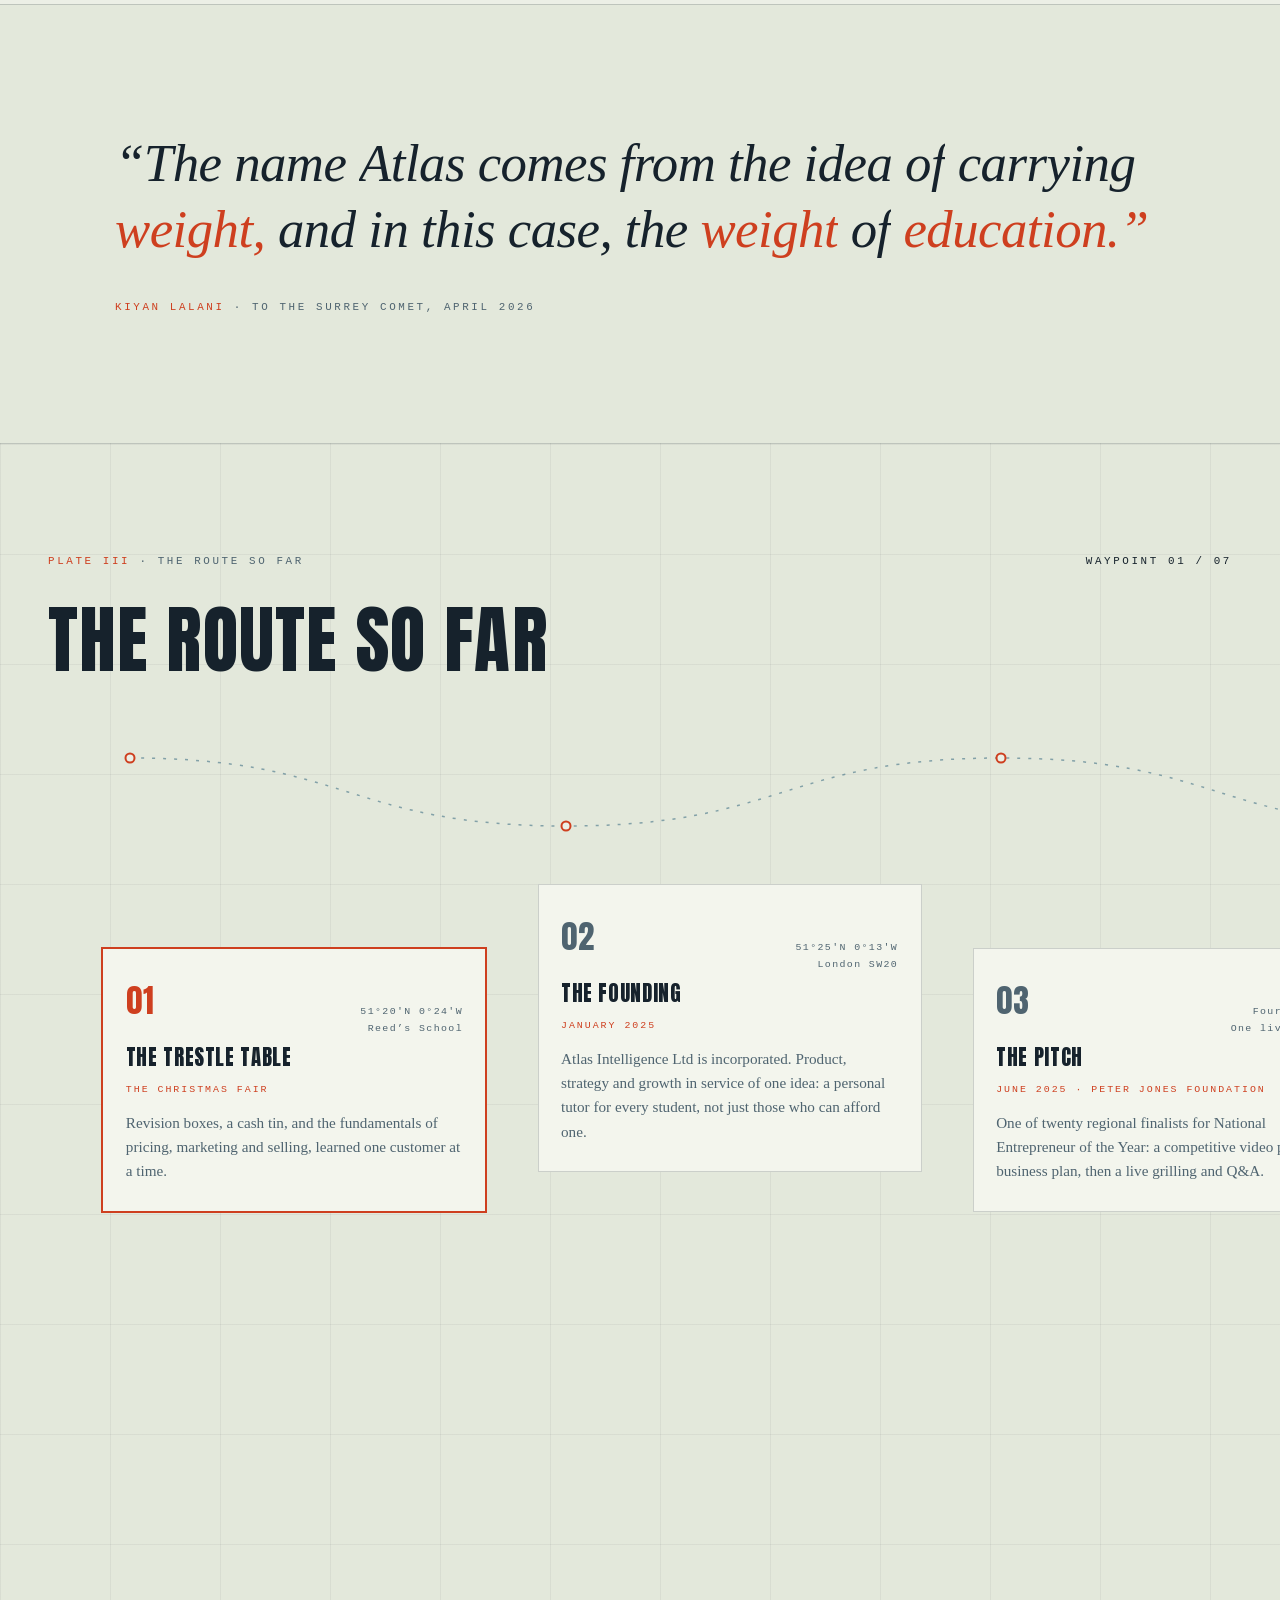
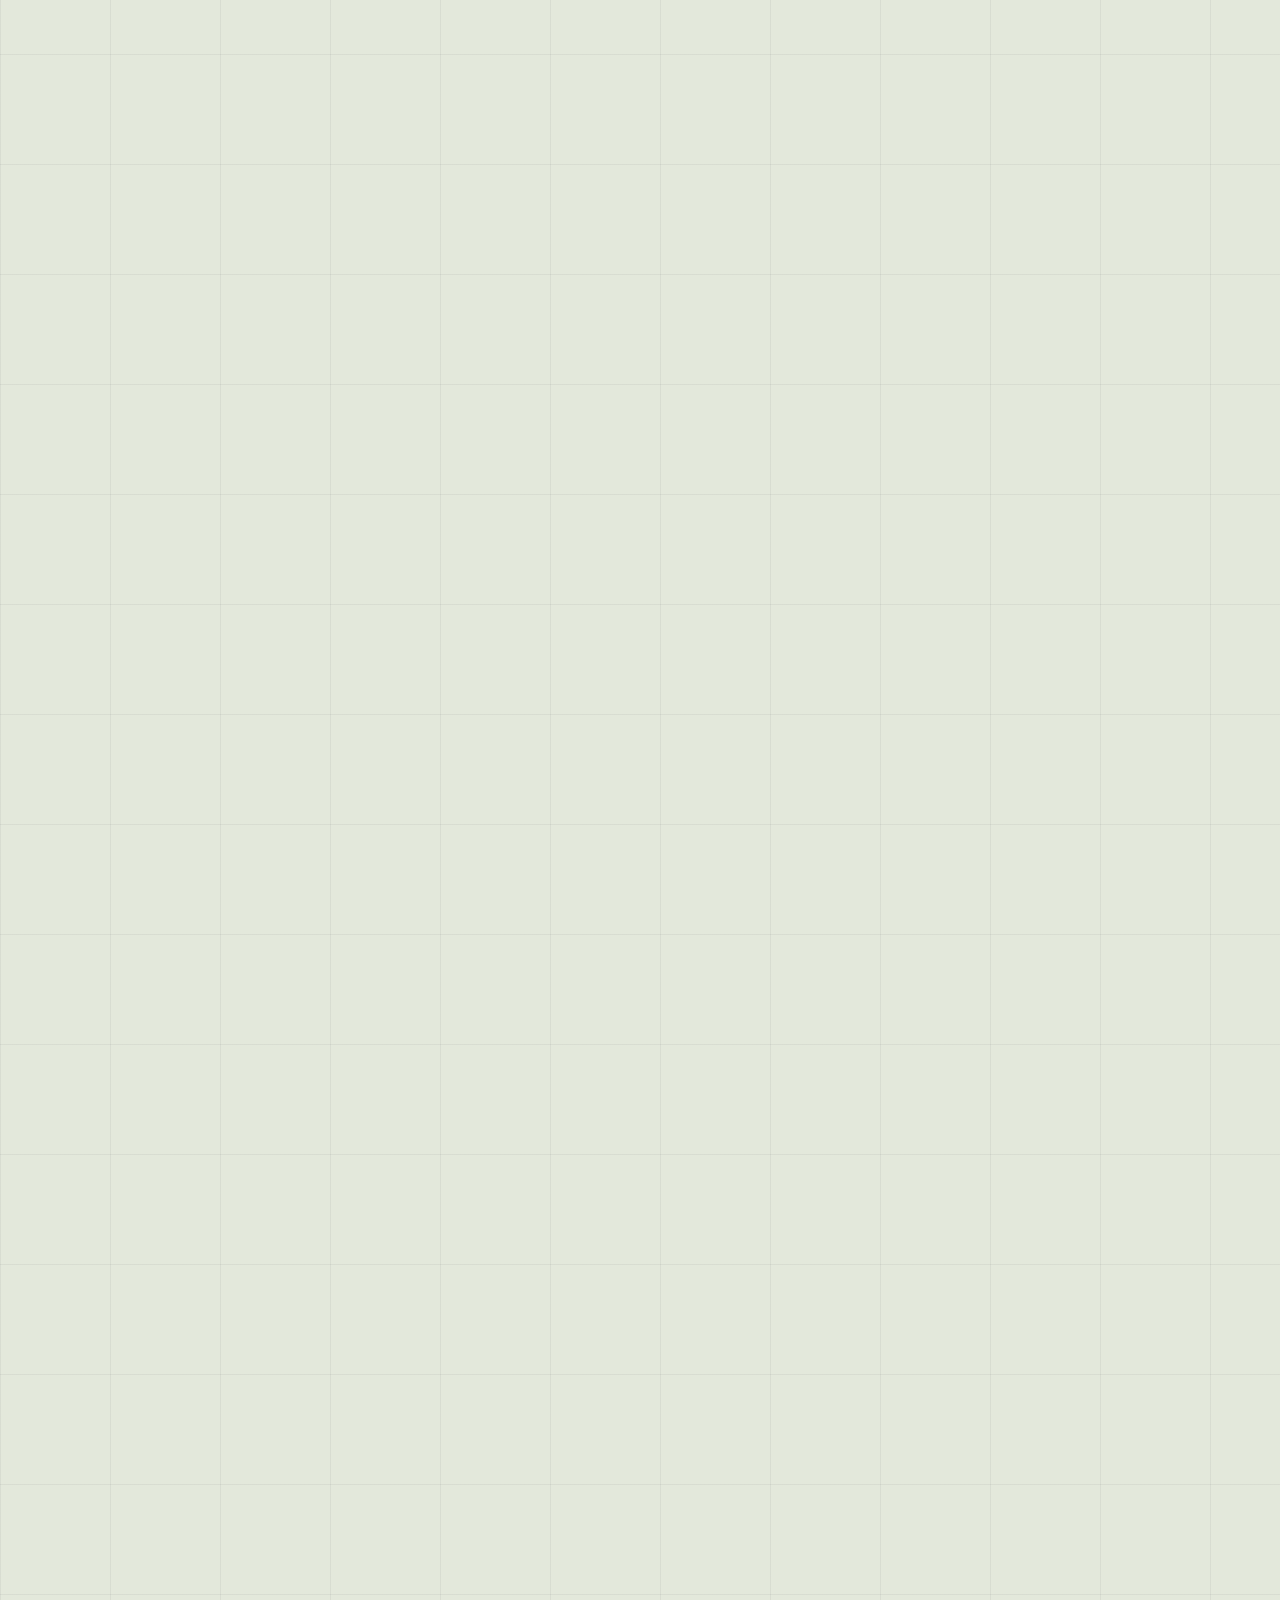
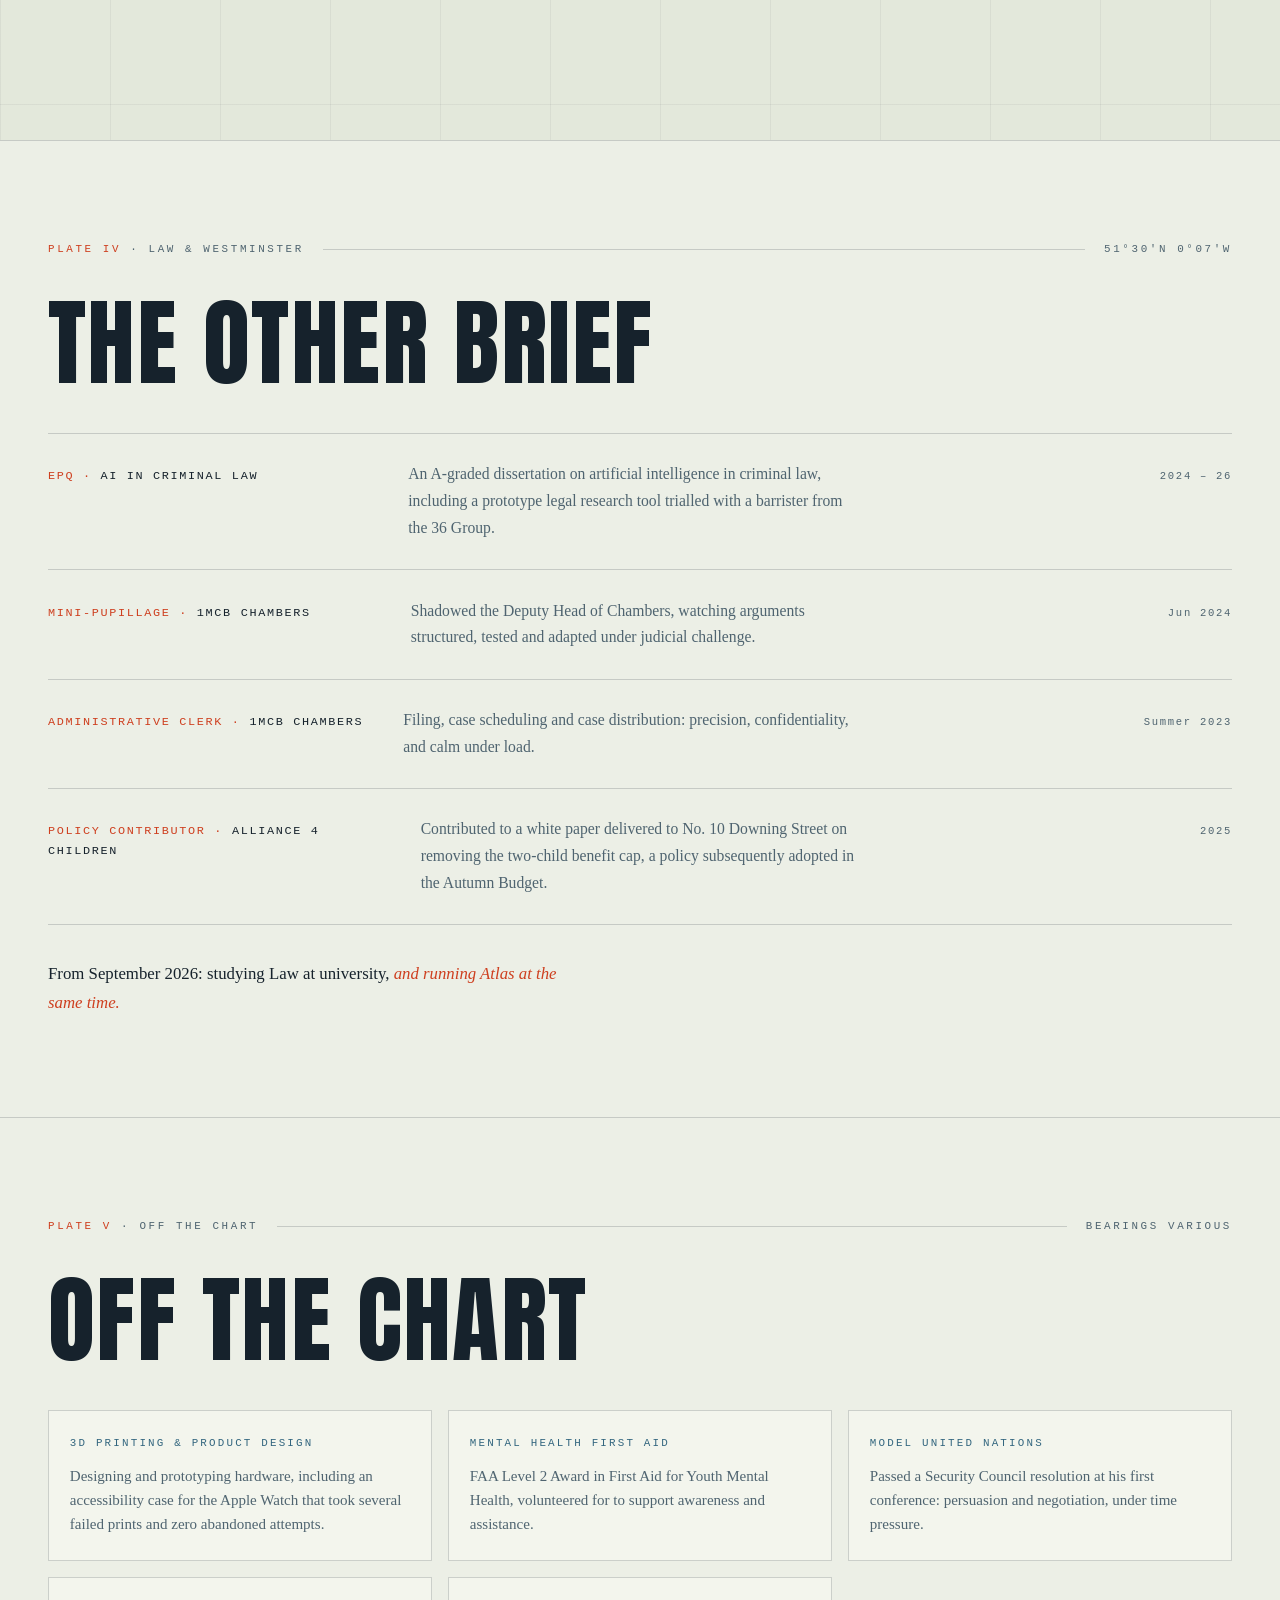
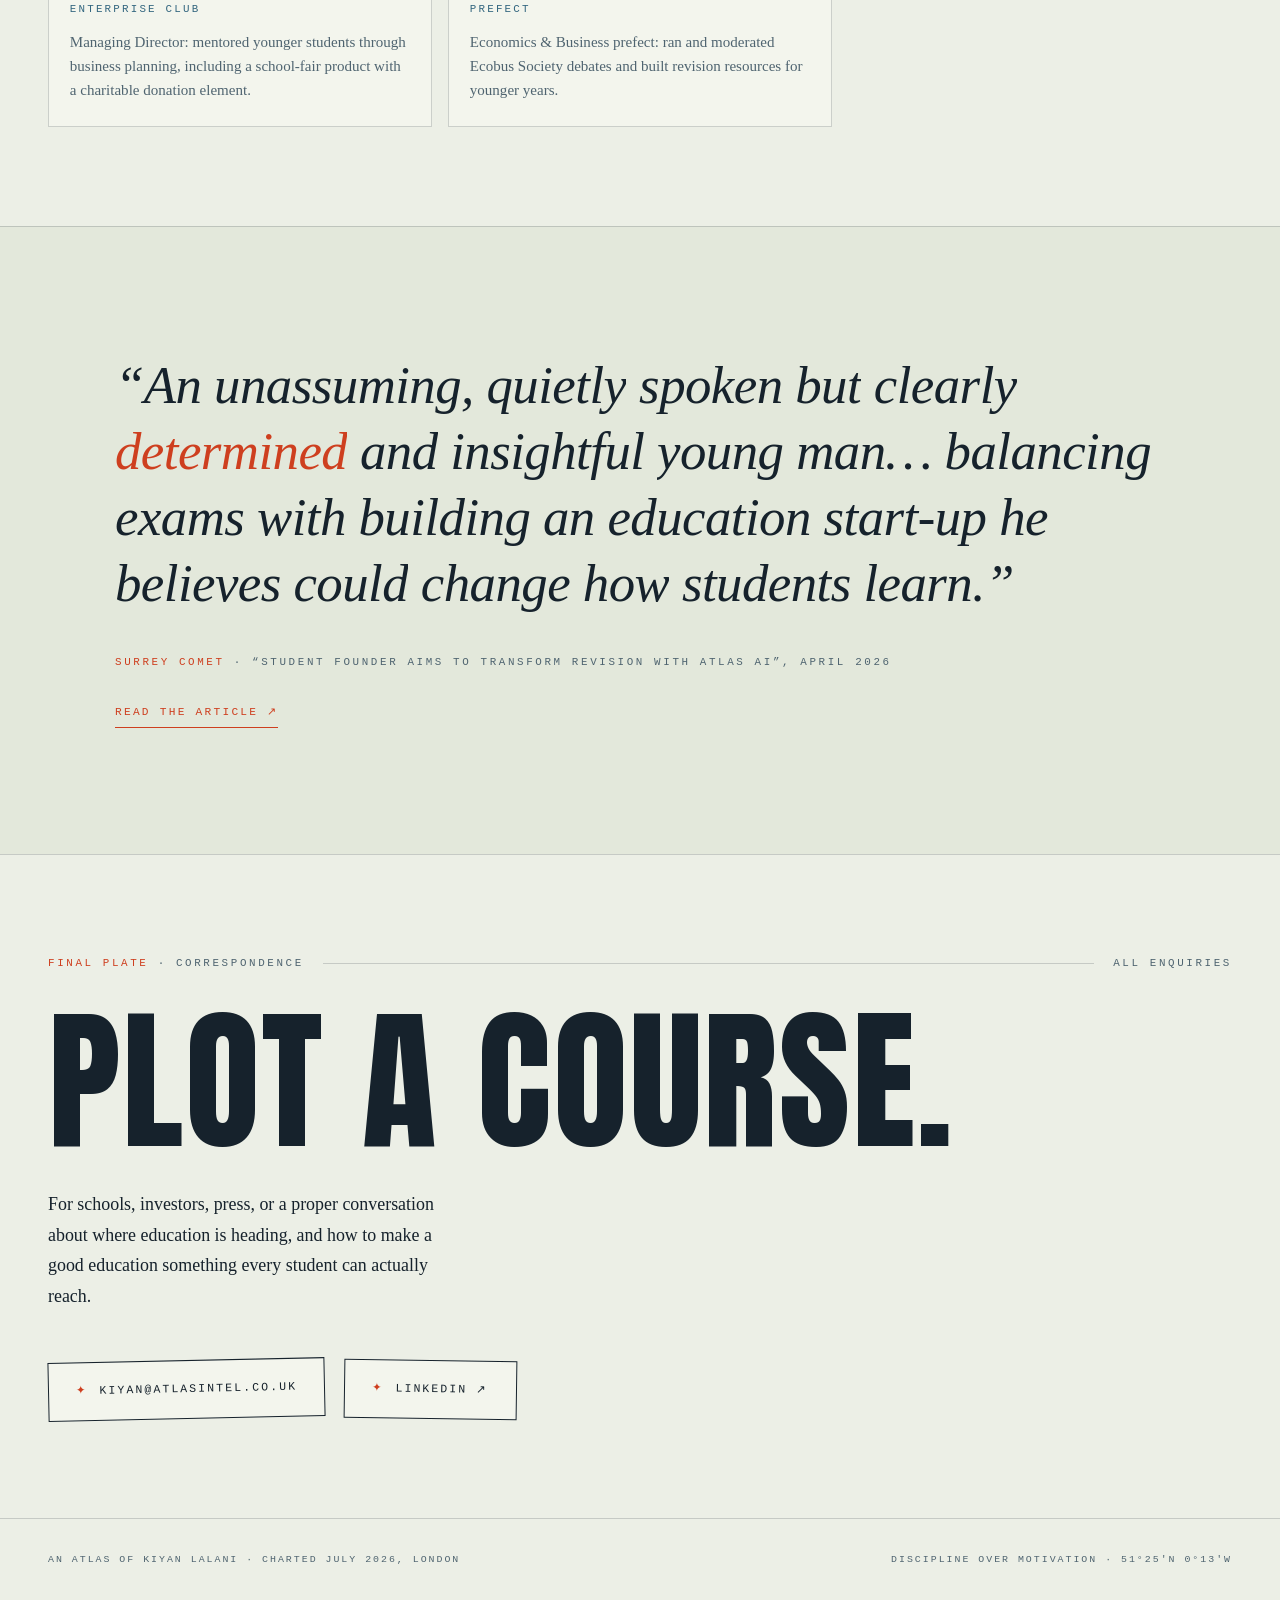
==== commit a8b06f48: "Remove motor racing from Off the Chart Co-Authored-By: Claude Fable 5 <noreply@anthropic.com>" ====
--- a/index.html
+++ b/index.html
@@ -601,26 +601,22 @@
       <h2 class="plate-title sw">Off the chart</h2>
       <div class="chips">
         <article class="chip rv" style="--i:0">
-          <span class="chip-title">Motor Racing</span>
-          <p>The newest entry on the chart: just getting into the sport, with an ARDS racing licence in his sights. Early laps, long ambitions.</p>
-        </article>
-        <article class="chip rv" style="--i:1">
           <span class="chip-title">3D Printing &amp; Product Design</span>
           <p>Designing and prototyping hardware, including an accessibility case for the Apple Watch that took several failed prints and zero abandoned attempts.</p>
         </article>
-        <article class="chip rv" style="--i:2">
+        <article class="chip rv" style="--i:1">
           <span class="chip-title">Mental Health First Aid</span>
           <p>FAA Level 2 Award in First Aid for Youth Mental Health, volunteered for to support awareness and assistance.</p>
         </article>
-        <article class="chip rv" style="--i:3">
+        <article class="chip rv" style="--i:2">
           <span class="chip-title">Model United Nations</span>
           <p>Passed a Security Council resolution at his first conference: persuasion and negotiation, under time pressure.</p>
         </article>
-        <article class="chip rv" style="--i:4">
+        <article class="chip rv" style="--i:3">
           <span class="chip-title">Enterprise Club</span>
           <p>Managing Director: mentored younger students through business planning, including a school-fair product with a charitable donation element.</p>
         </article>
-        <article class="chip rv" style="--i:5">
+        <article class="chip rv" style="--i:4">
           <span class="chip-title">Prefect</span>
           <p>Economics &amp; Business prefect: ran and moderated Ecobus Society debates and built revision resources for younger years.</p>
         </article>
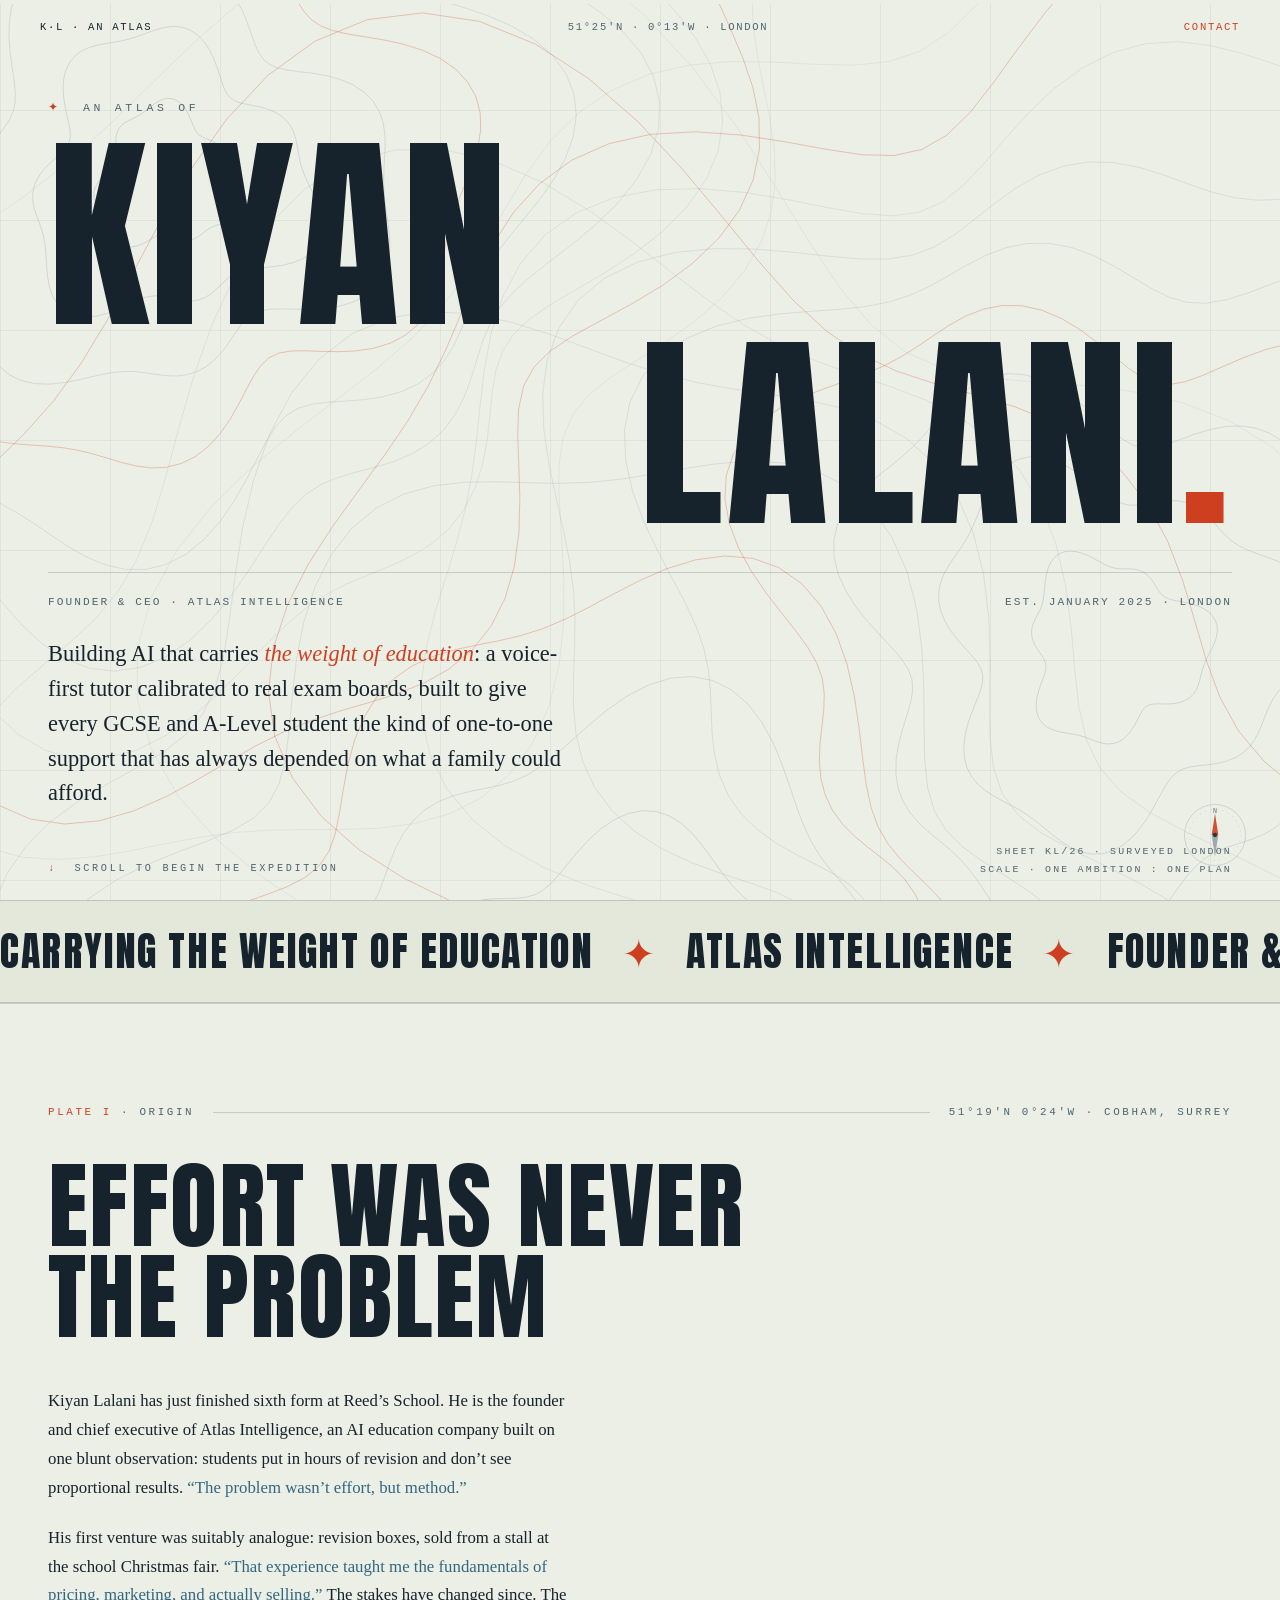
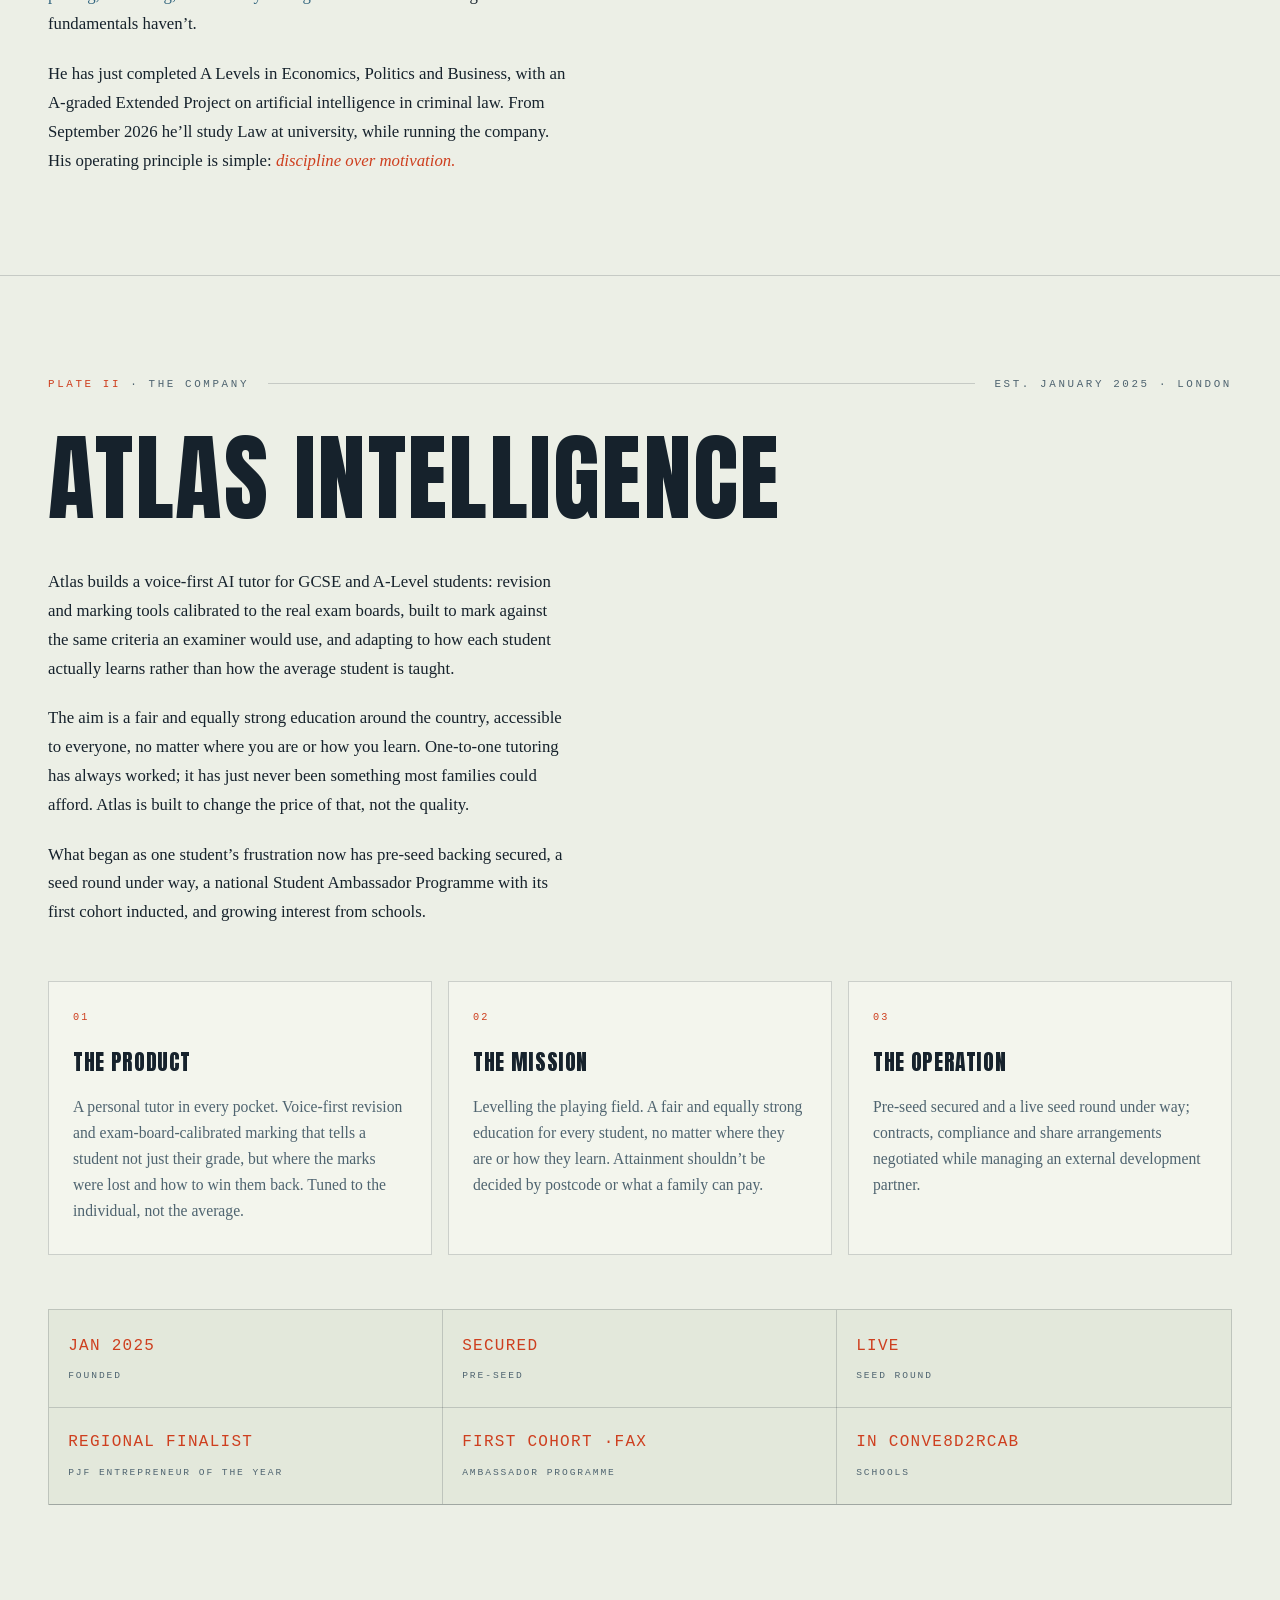
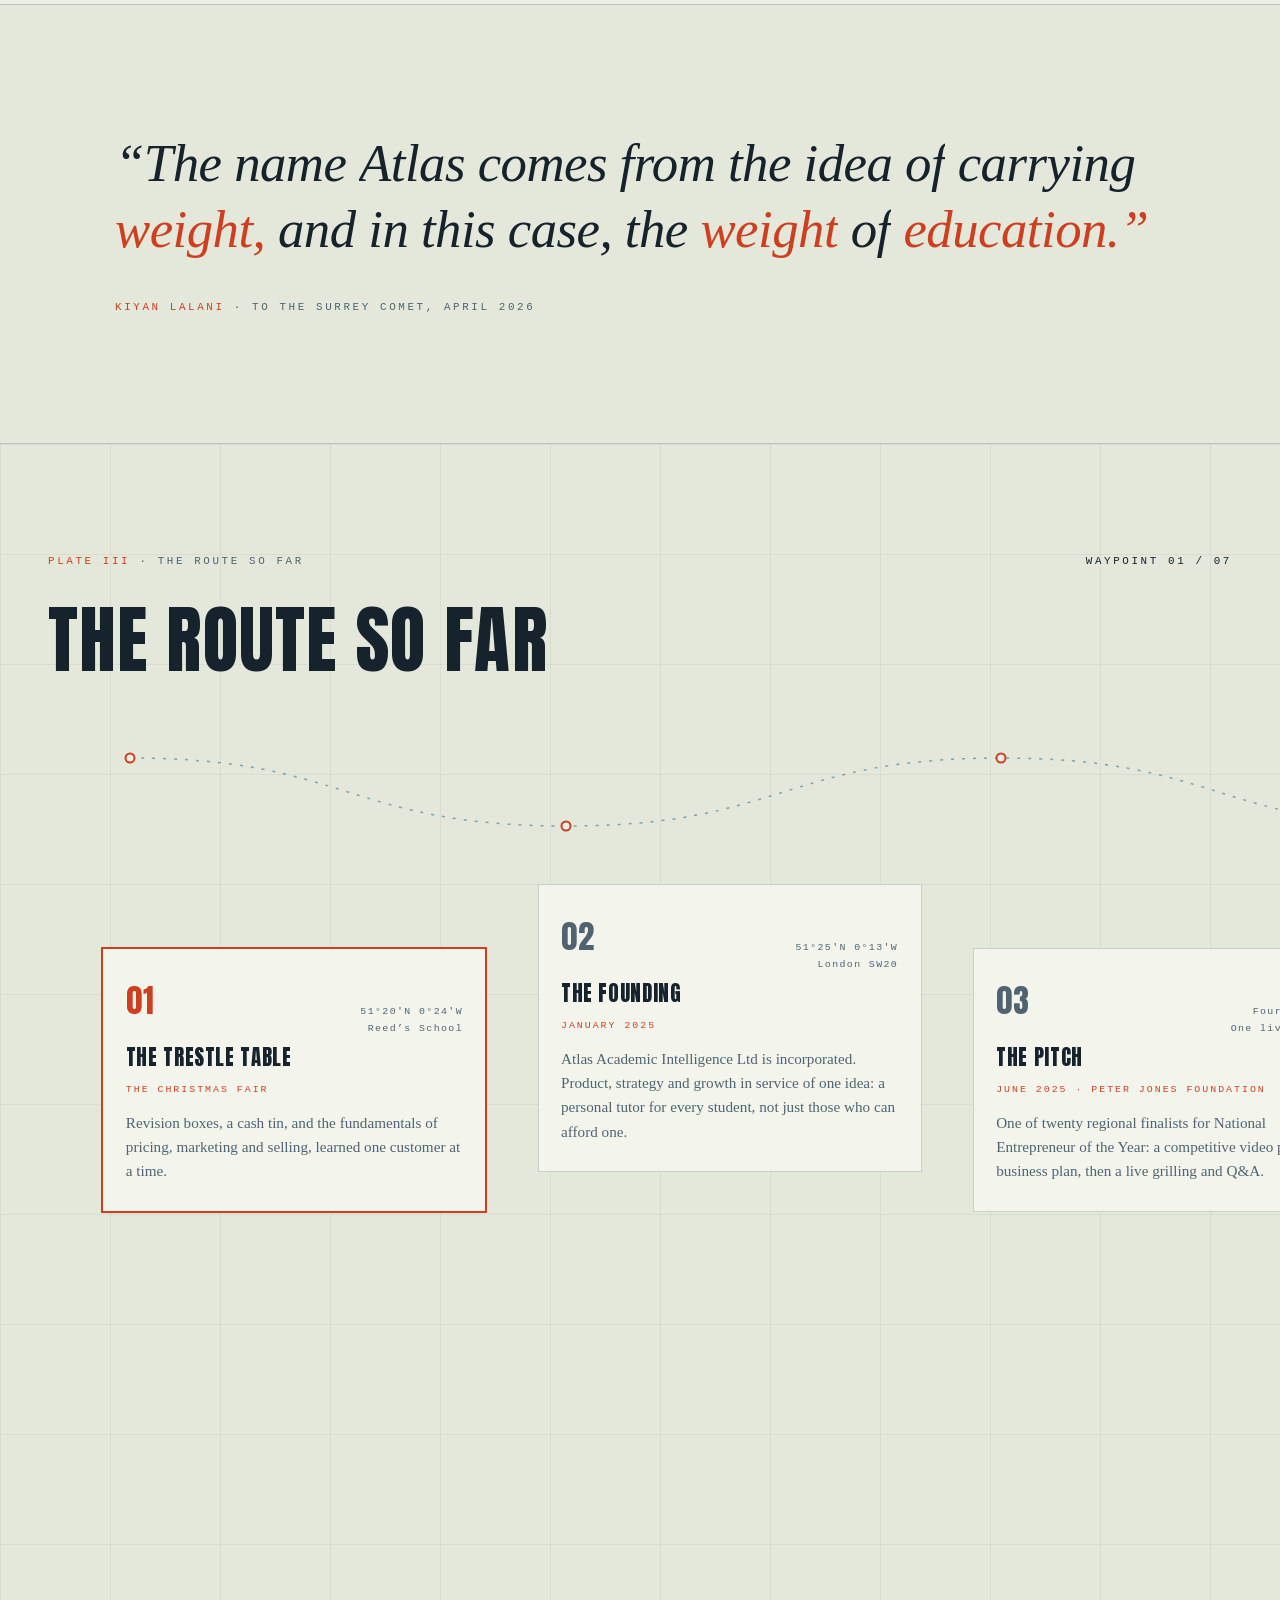
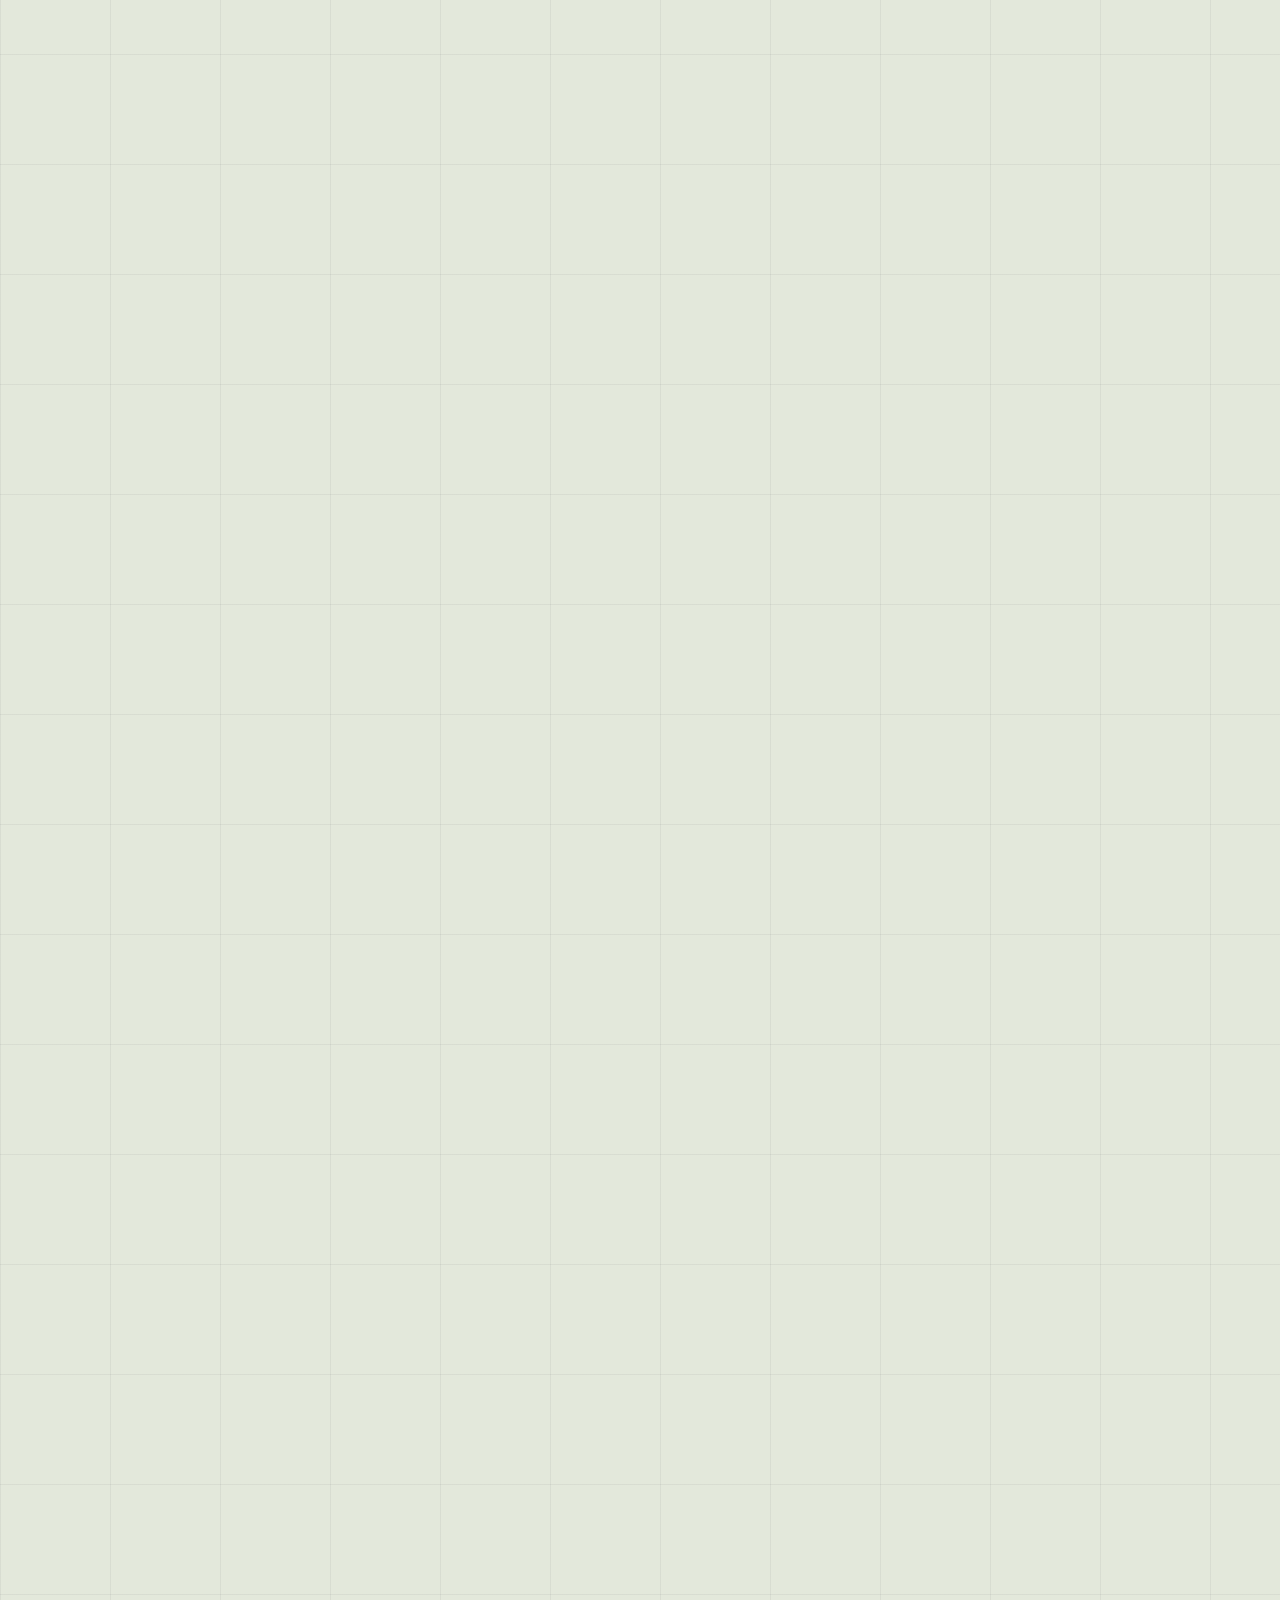
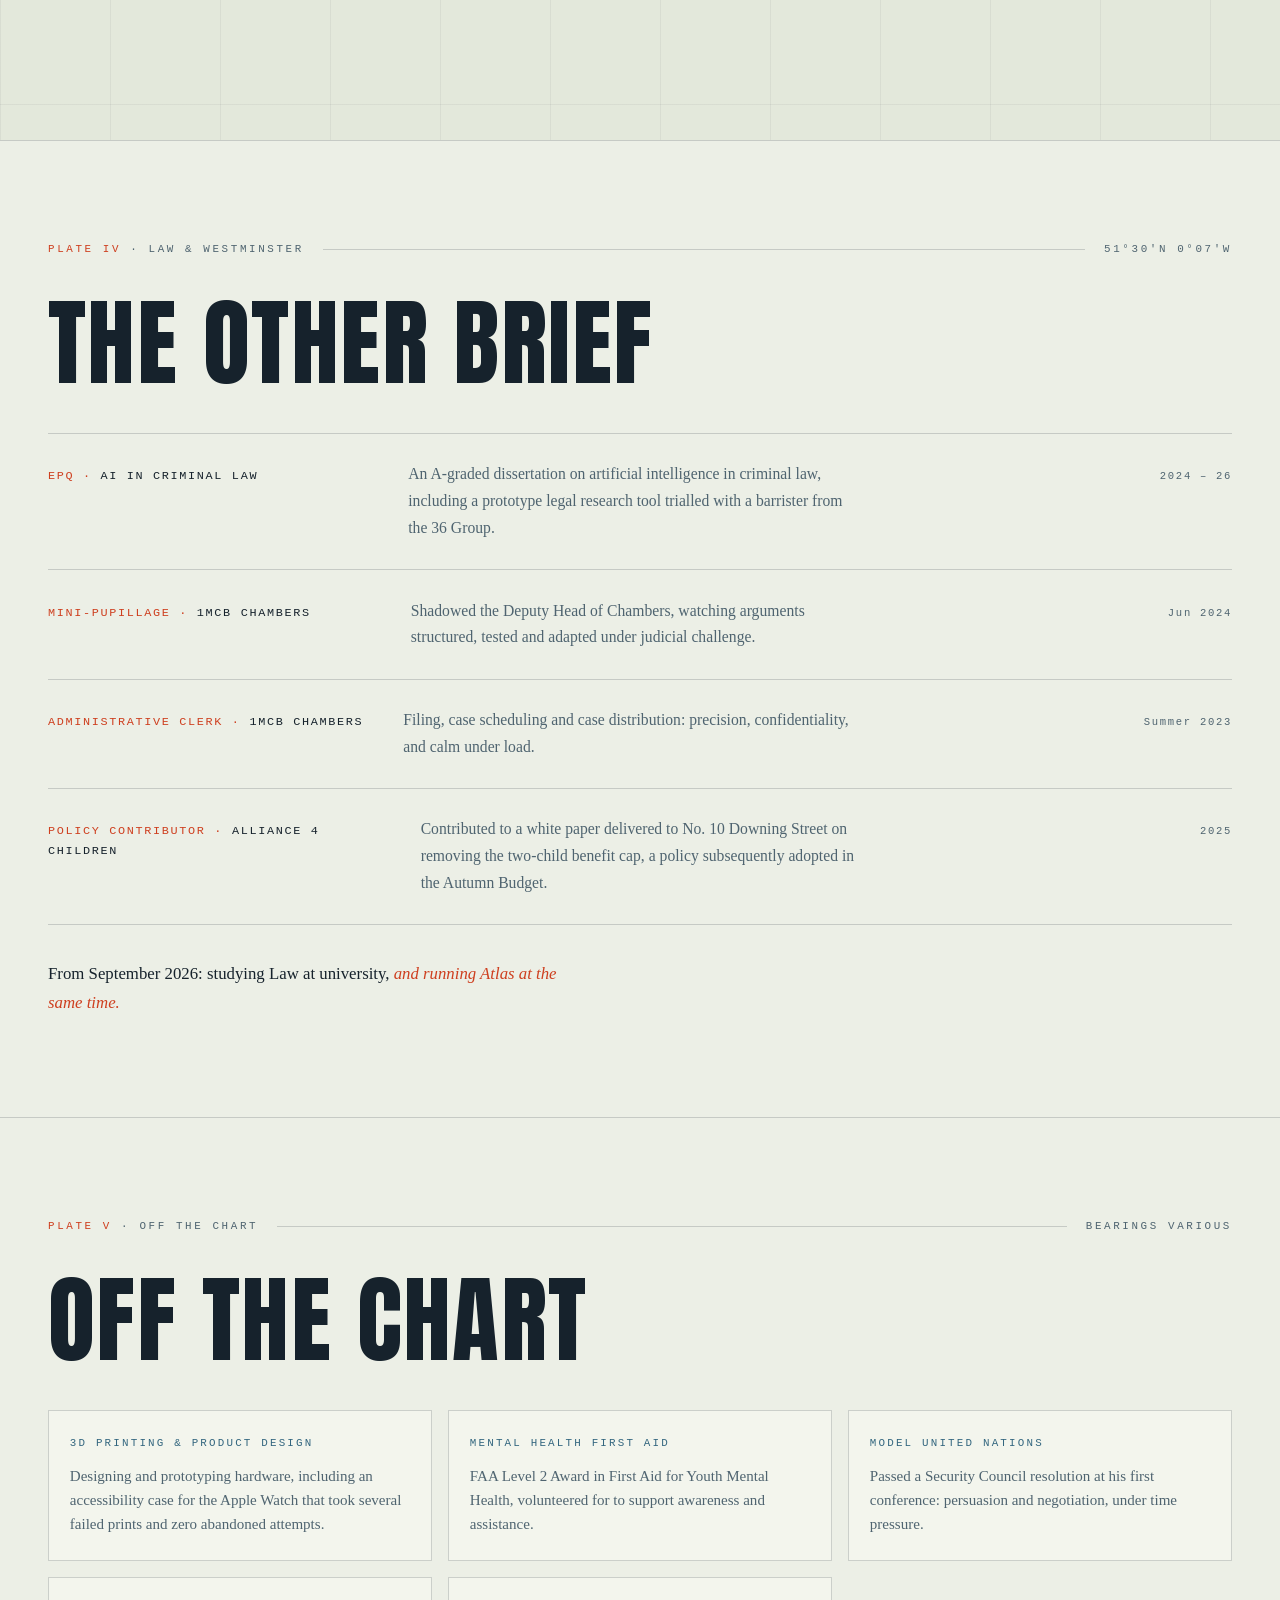
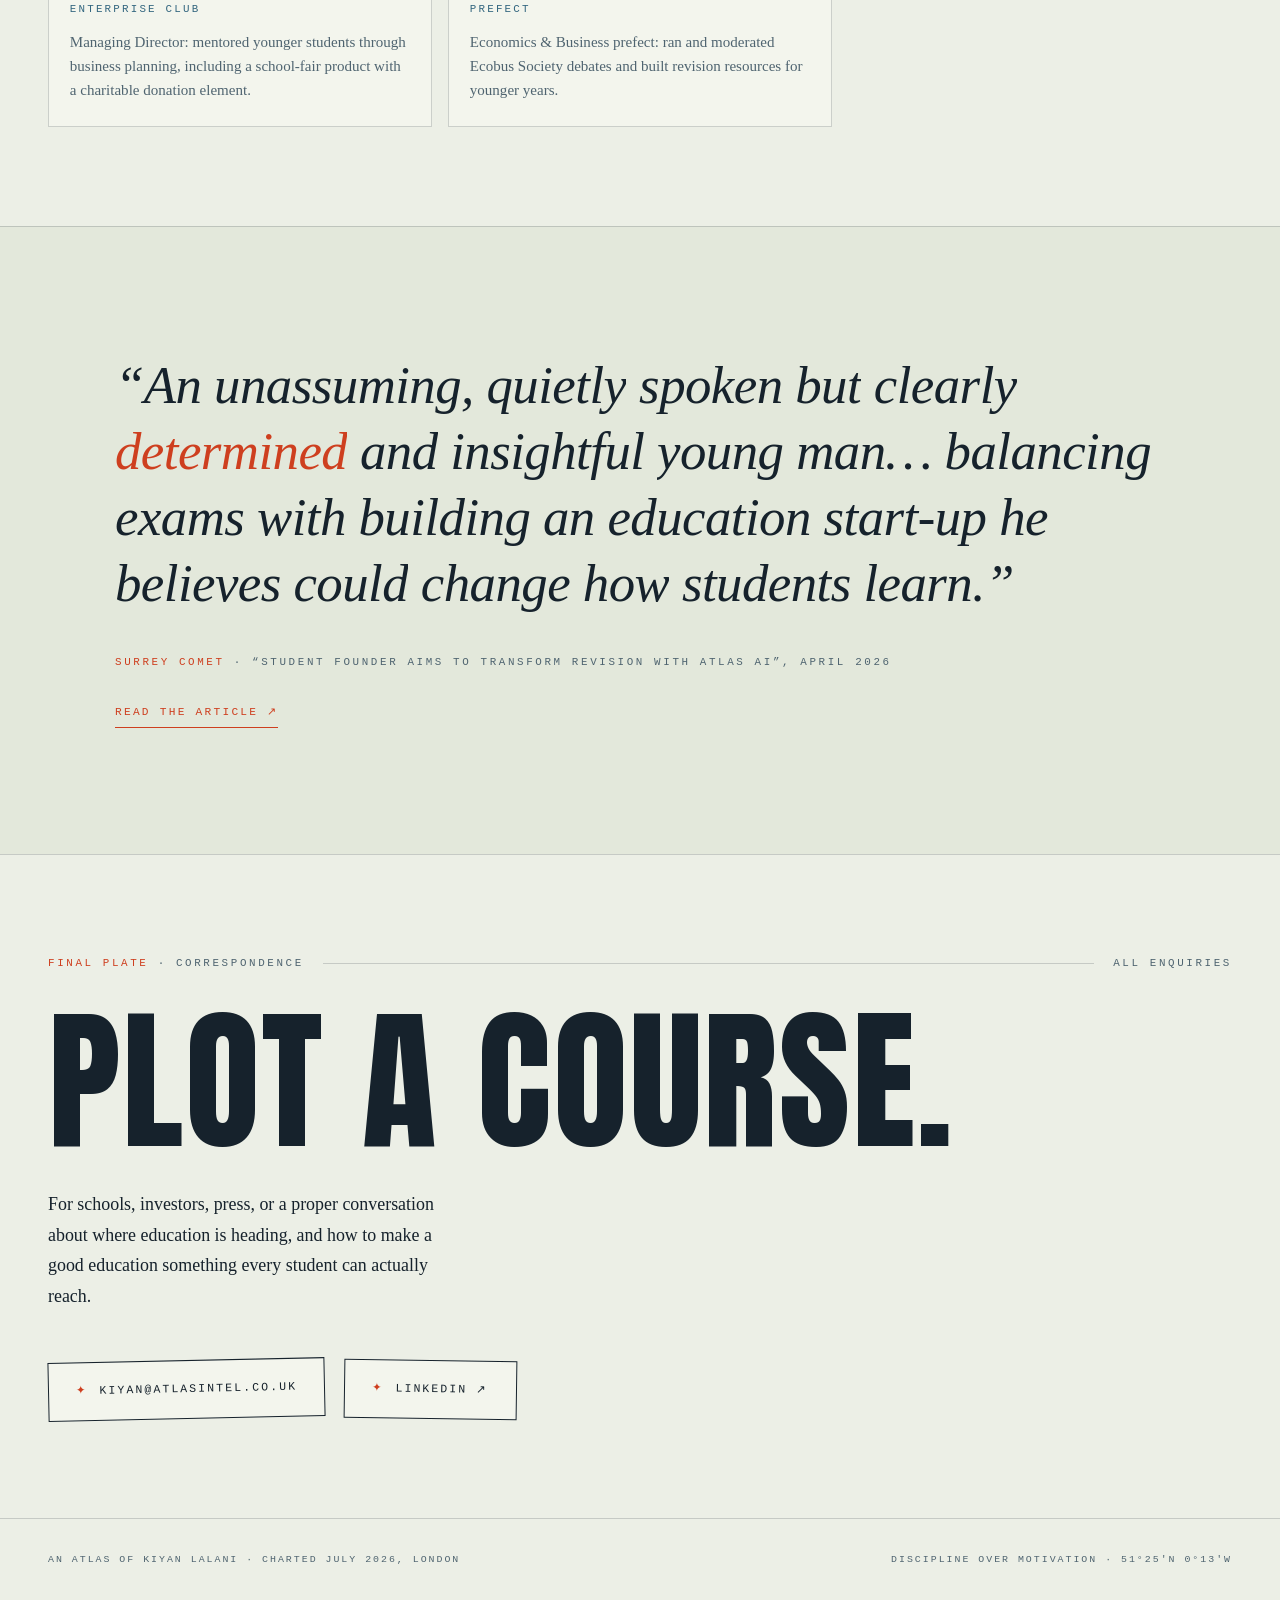
==== commit 7971e0dc: "Registered name in founding waypoint; theme-color metas for browser chrome tinting Co-Authored-By: C" ====
--- a/index.html
+++ b/index.html
@@ -3,6 +3,8 @@
 <head>
 <meta charset="utf-8">
 <meta name="viewport" content="width=device-width, initial-scale=1">
+<meta name="theme-color" media="(prefers-color-scheme: light)" content="#ECEFE6">
+<meta name="theme-color" media="(prefers-color-scheme: dark)" content="#0B141C">
 <title>Kiyan Lalani · Founder & CEO, Atlas Intelligence</title>
 <meta name="description" content="Kiyan Lalani, founder and CEO of Atlas Intelligence: building AI that carries the weight of education. The company, the route so far, law and Westminster, and what comes next.">
 <meta property="og:title" content="Kiyan Lalani · Founder & CEO, Atlas Intelligence">
@@ -527,7 +529,7 @@
           <div class="wp-top"><span class="wp-idx">02</span><span class="wp-coord">51°25′N 0°13′W<br>London SW20</span></div>
           <h3>The Founding</h3>
           <span class="wp-date">January 2025</span>
-          <p>Atlas Intelligence Ltd is incorporated. Product, strategy and growth in service of one idea: a personal tutor for every student, not just those who can afford one.</p>
+          <p>Atlas Academic Intelligence Ltd is incorporated. Product, strategy and growth in service of one idea: a personal tutor for every student, not just those who can afford one.</p>
         </article>
         <article class="wp">
           <div class="wp-top"><span class="wp-idx">03</span><span class="wp-coord">Four judges<br>One live pitch</span></div>
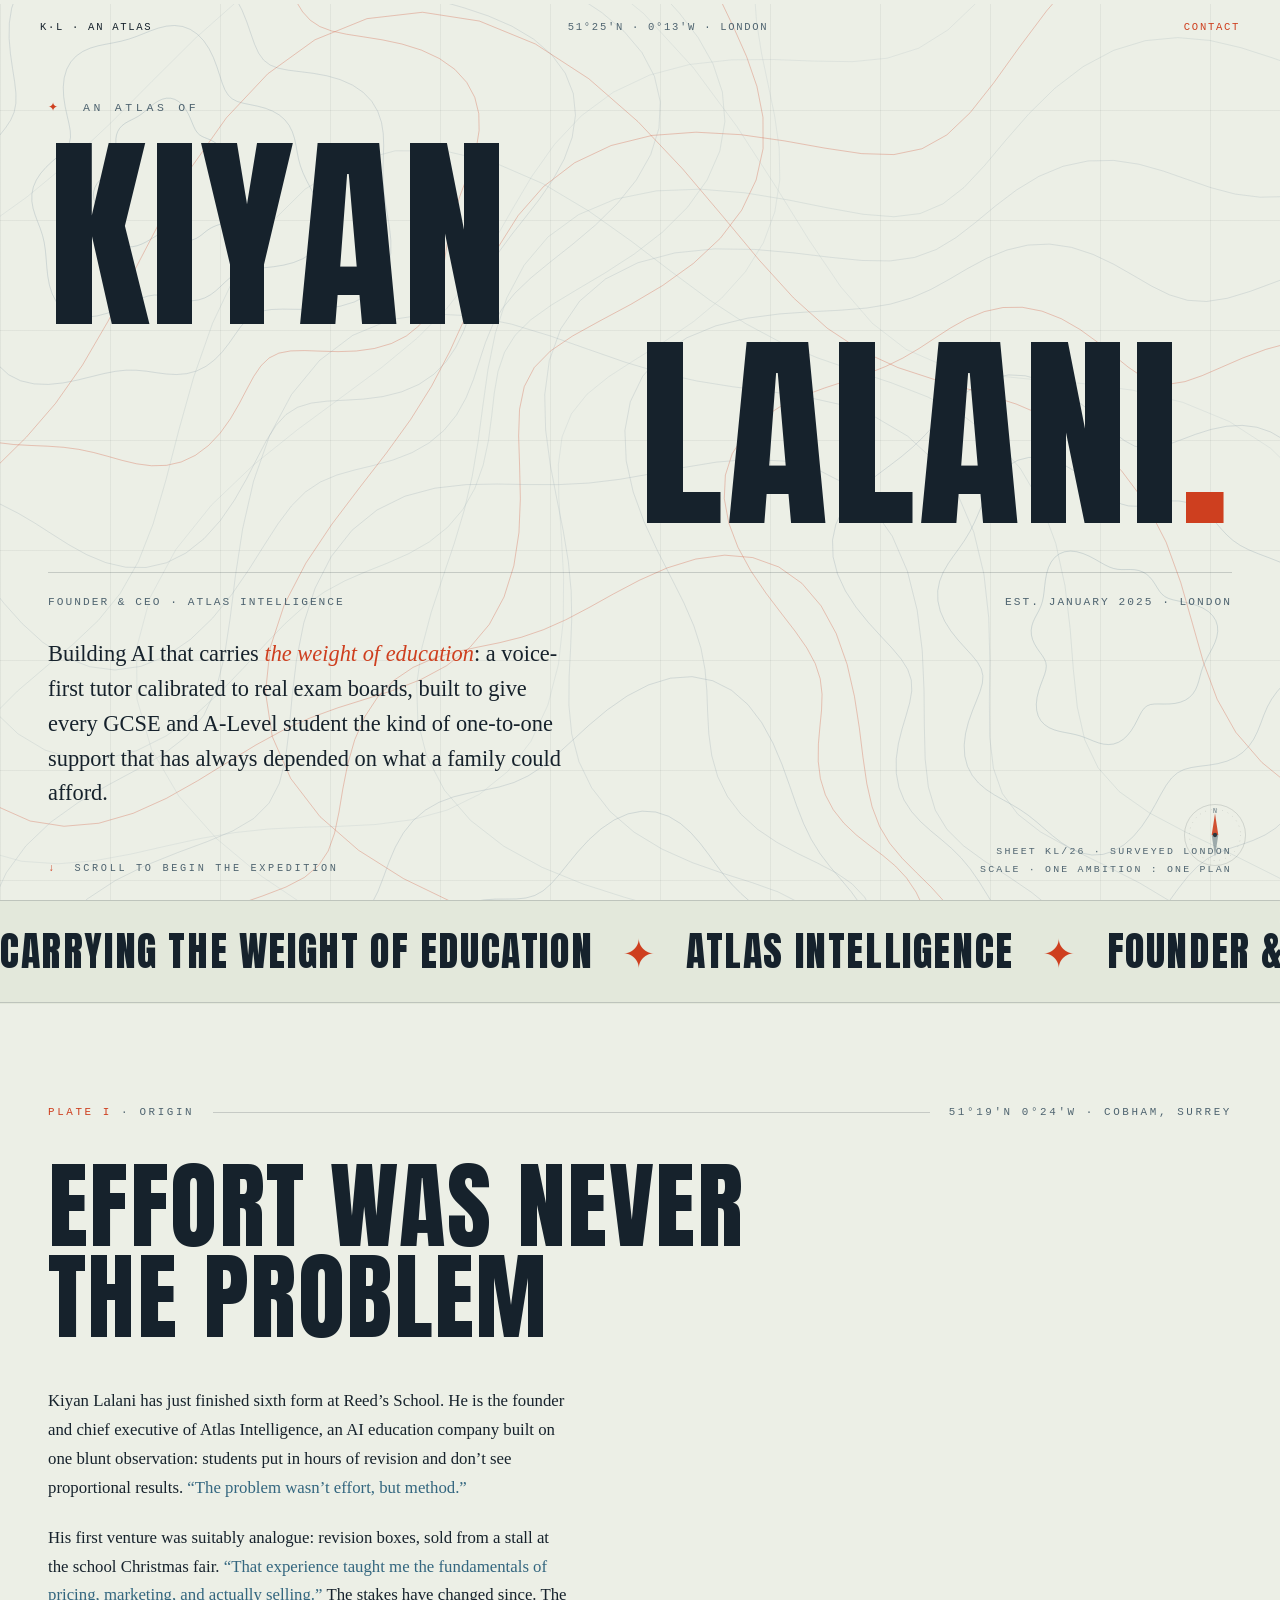
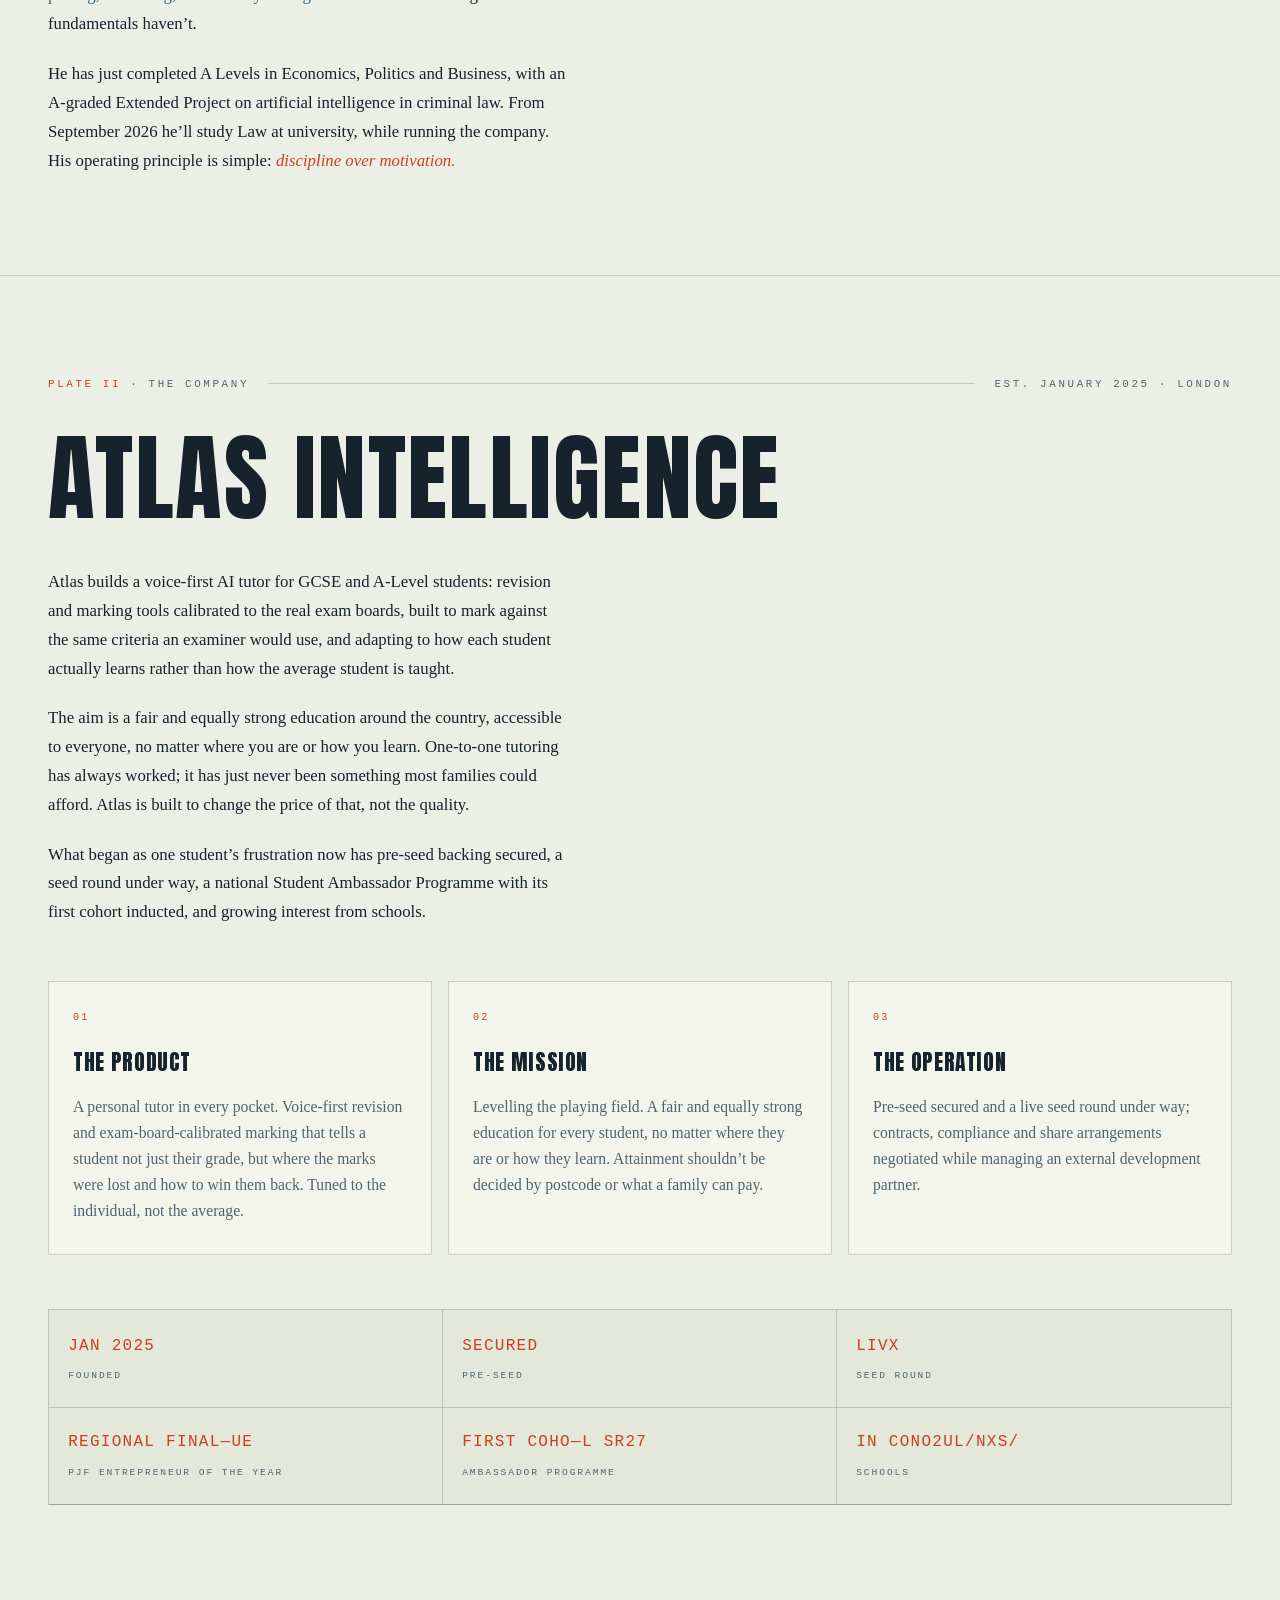
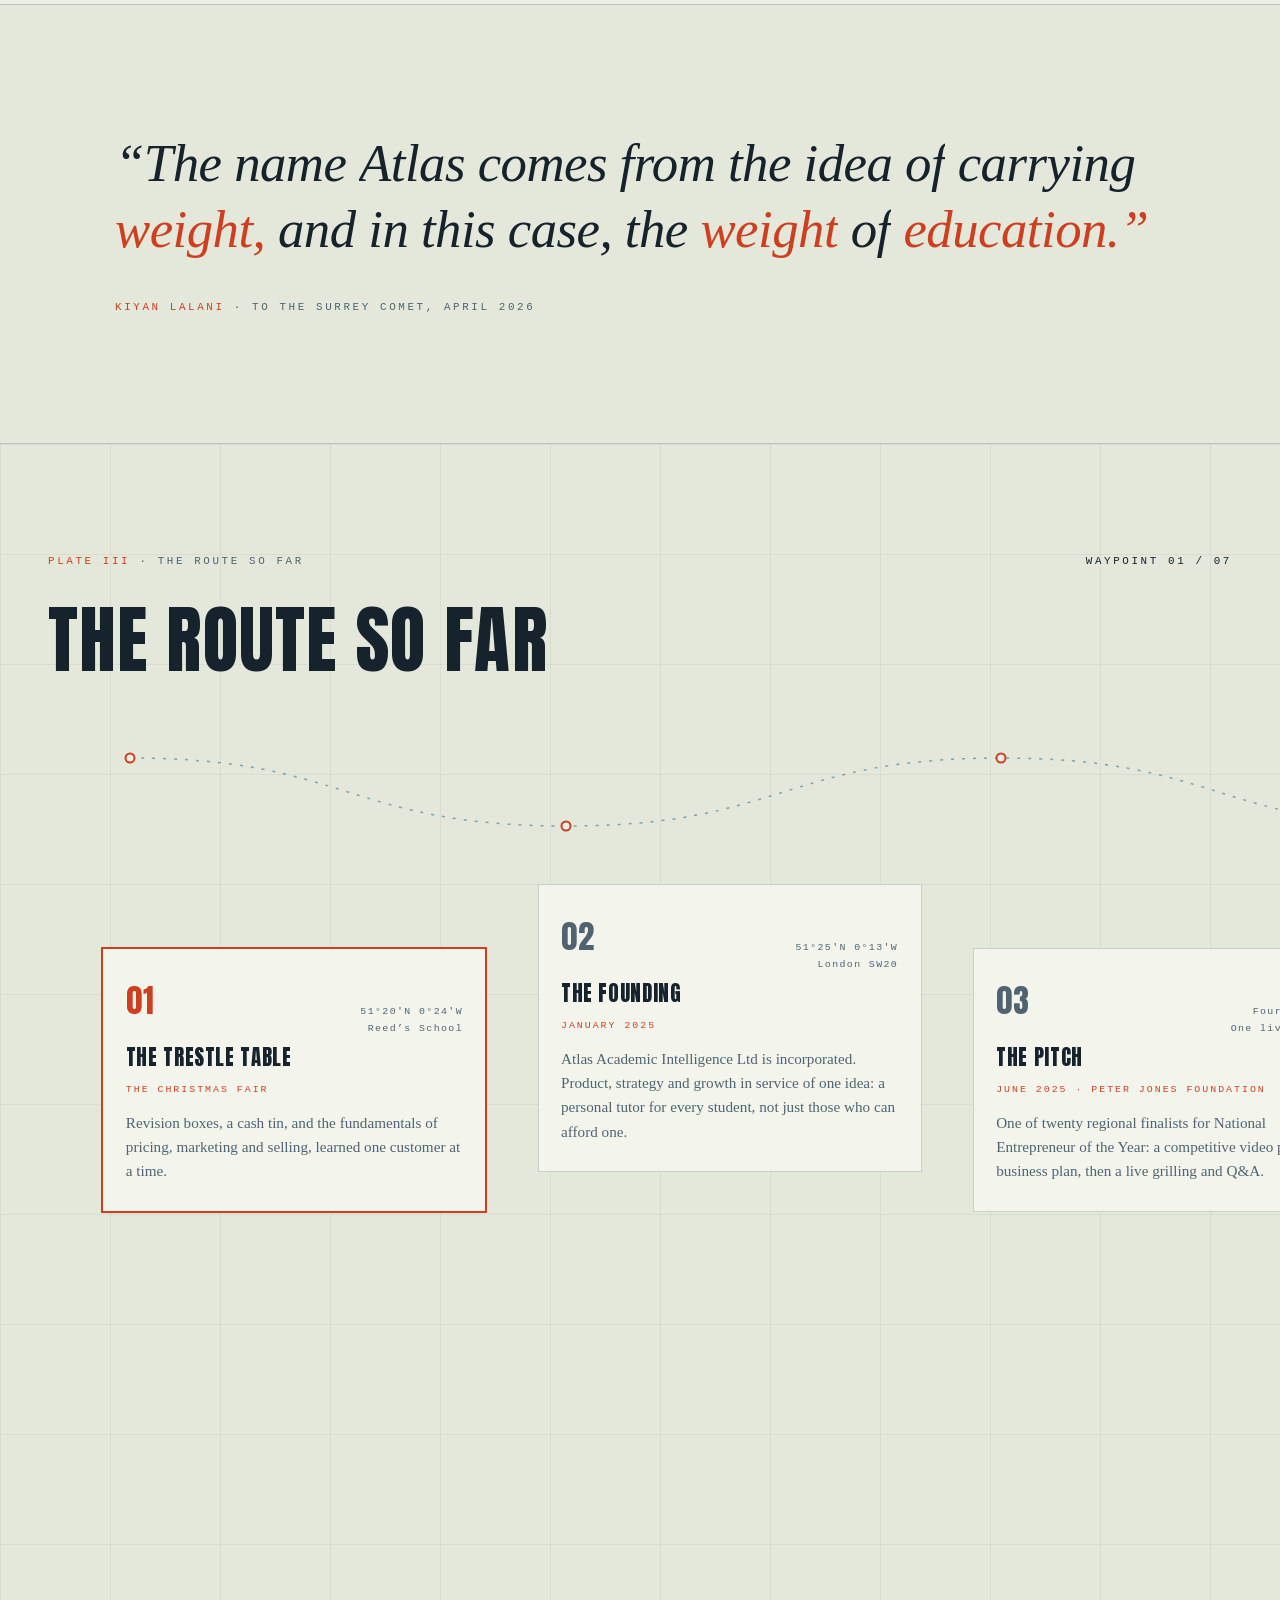
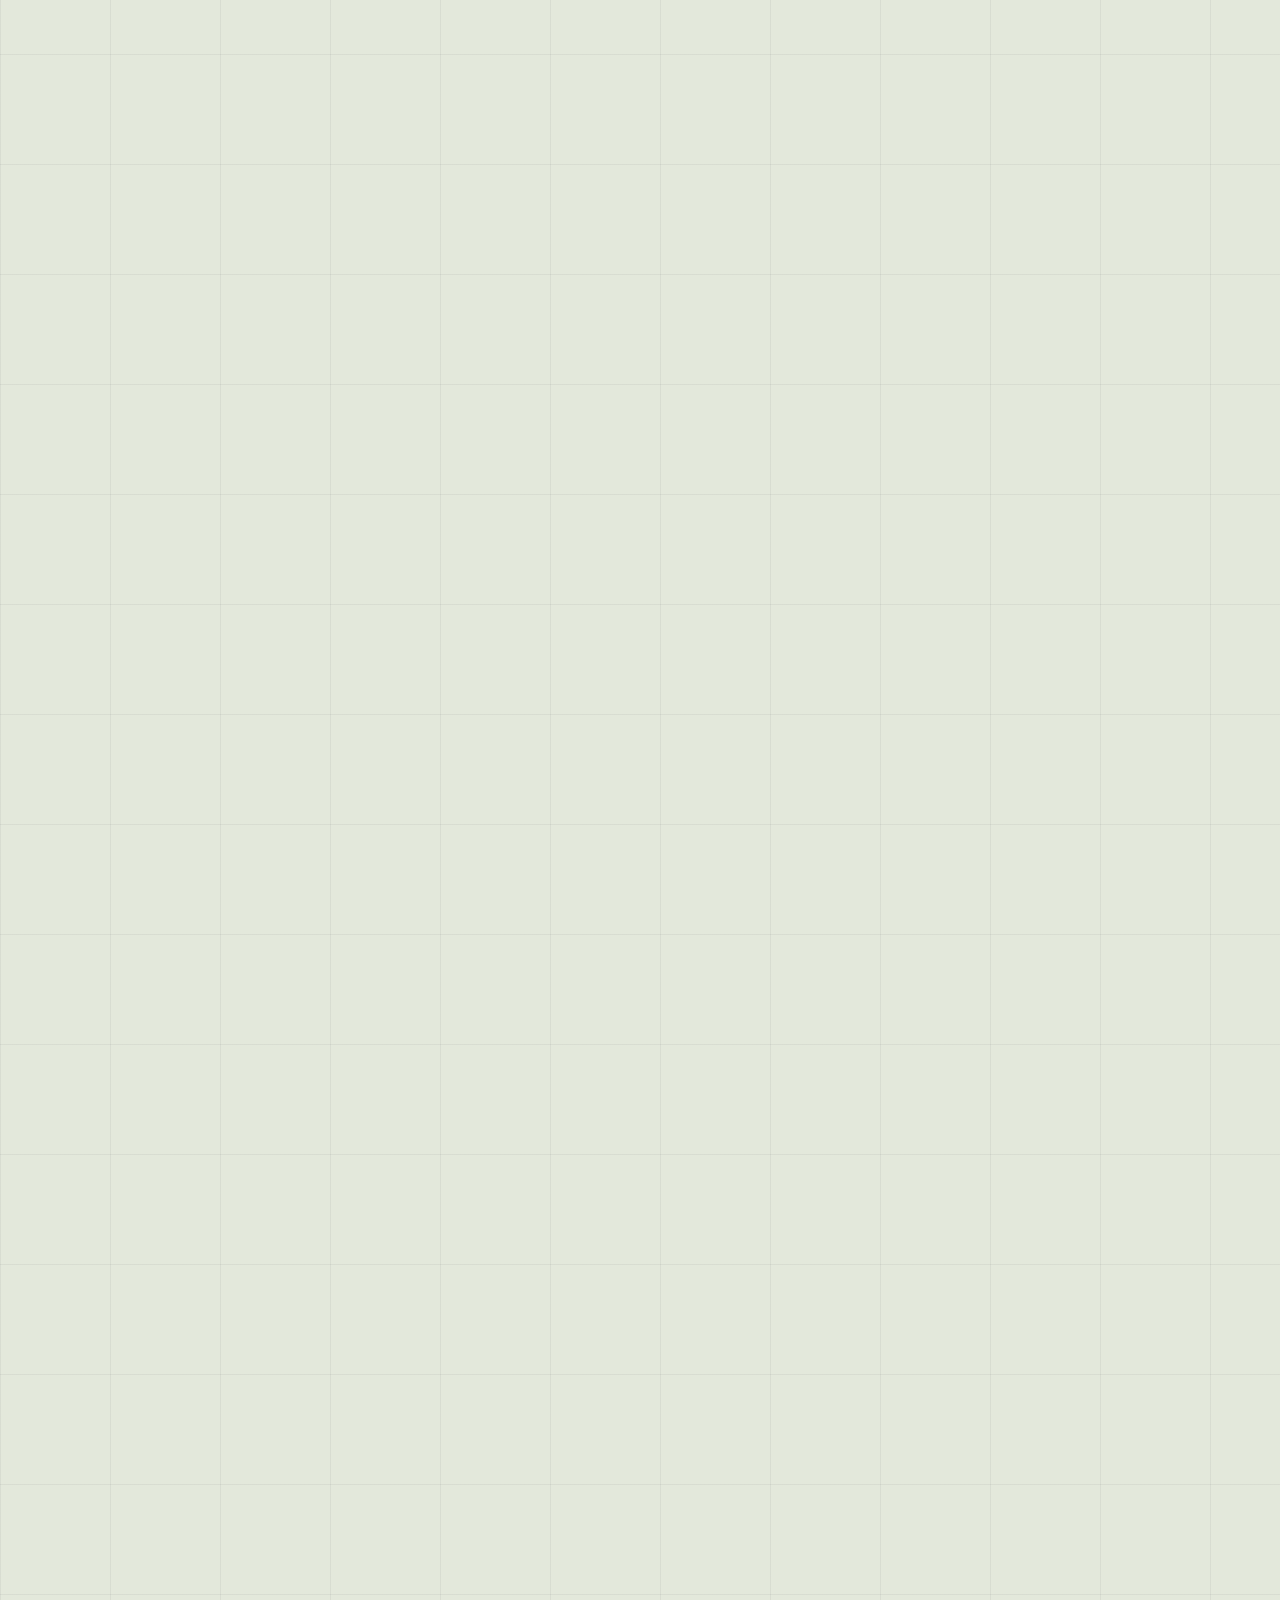
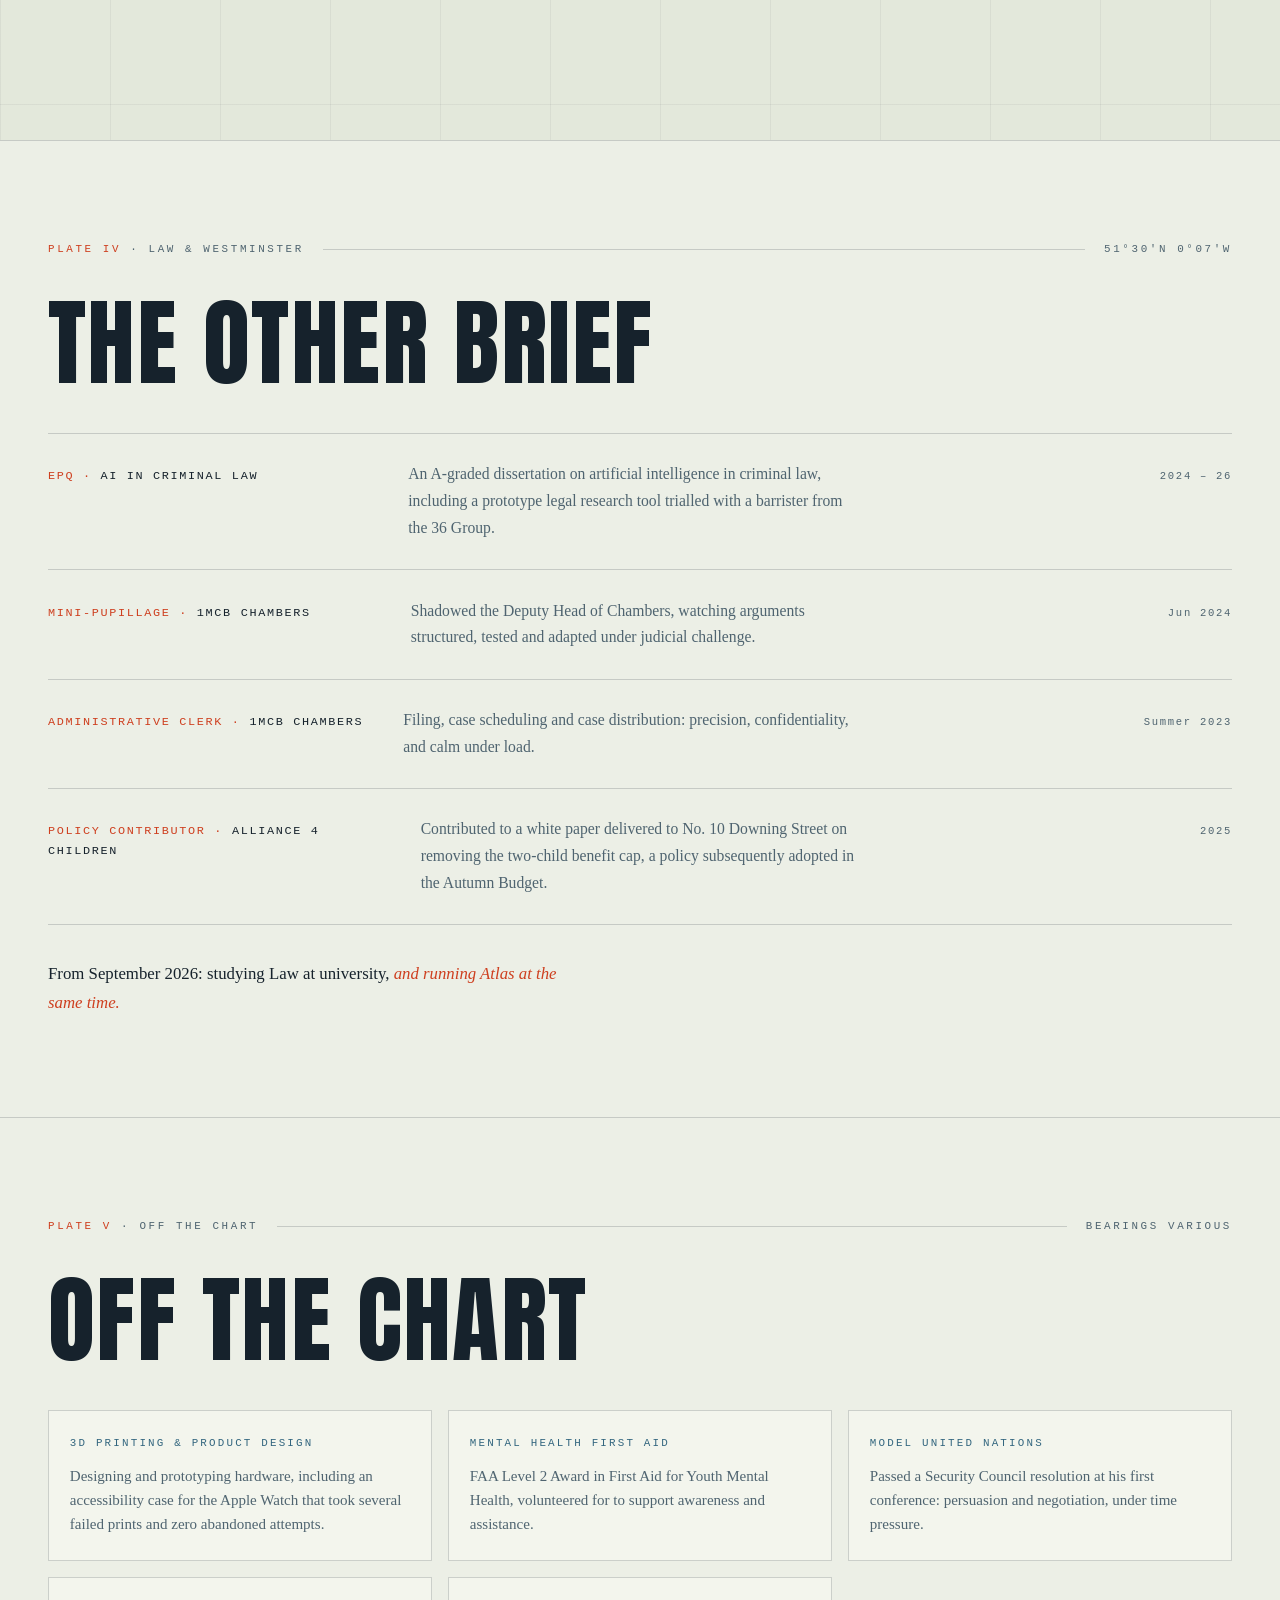
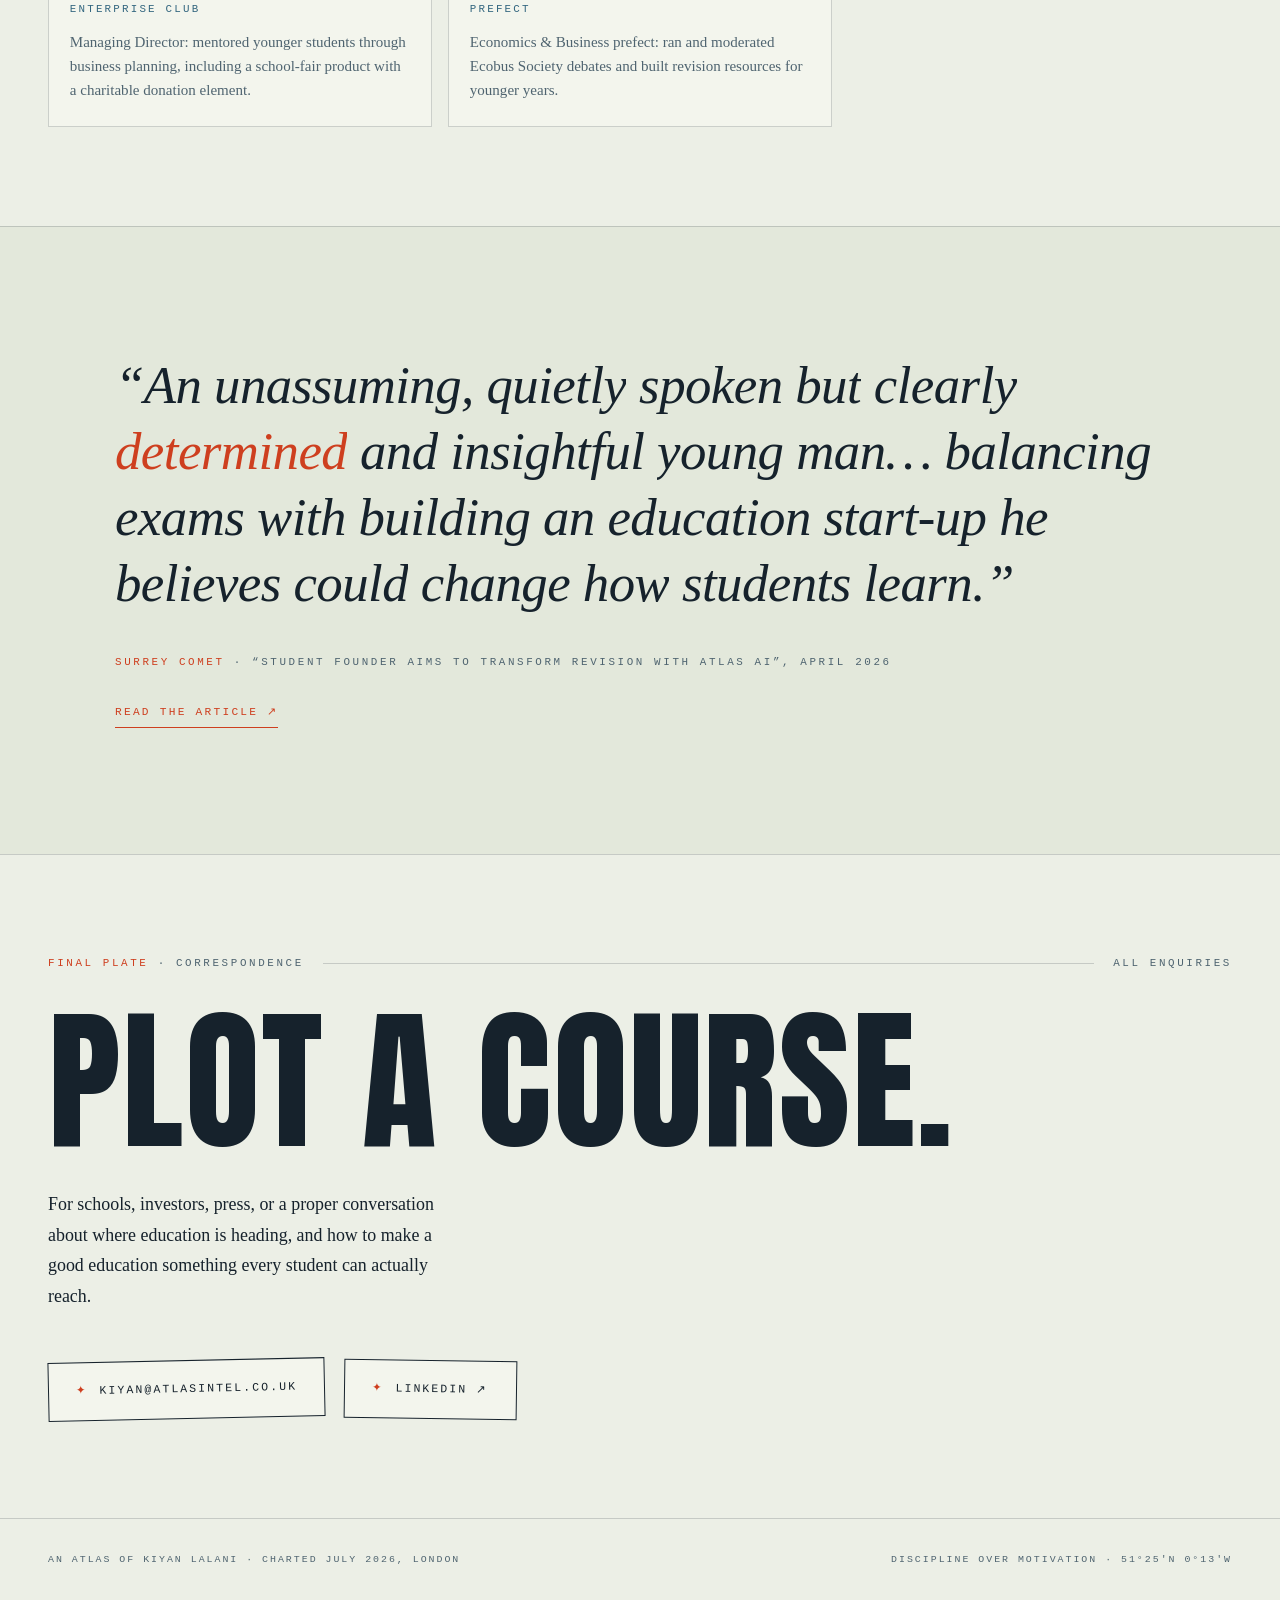
==== commit ce562ff9: "Share card, No. 10 photo hover reveal, 404 page, SEO, analytics, icons, easter egg - og.png share ca" ====
--- a/index.html
+++ b/index.html
@@ -12,7 +12,22 @@
 <meta property="og:type" content="website">
 <meta property="og:url" content="https://kiyanl.co.uk">
 <link rel="canonical" href="https://kiyanl.co.uk">
-<link rel="icon" href="data:image/svg+xml,<svg xmlns=%22http://www.w3.org/2000/svg%22 viewBox=%220 0 100 100%22><text y=%22.9em%22 font-size=%2290%22>🧭</text></svg>">
+<meta property="og:image" content="https://kiyanl.co.uk/og.png">
+<meta property="og:image:width" content="1200">
+<meta property="og:image:height" content="630">
+<meta name="twitter:card" content="summary_large_image">
+<meta name="twitter:image" content="https://kiyanl.co.uk/og.png">
+<link rel="icon" href="/icon.svg" type="image/svg+xml">
+<link rel="icon" href="/favicon-32.png" type="image/png" sizes="32x32">
+<link rel="apple-touch-icon" href="/apple-touch-icon.png">
+<script type="application/ld+json">
+{"@context":"https://schema.org","@type":"Person","name":"Kiyan Lalani","jobTitle":"Founder & CEO","worksFor":{"@type":"Organization","name":"Atlas Intelligence","legalName":"Atlas Academic Intelligence Ltd"},"url":"https://kiyanl.co.uk","image":"https://kiyanl.co.uk/og.png","sameAs":["https://www.linkedin.com/in/kiyan-lalani-6a978b258","https://github.com/KiyanLalani"],"alumniOf":{"@type":"School","name":"Reed's School"},"address":{"@type":"PostalAddress","addressLocality":"London","addressCountry":"GB"}}
+</script>
+<script>
+if(location.hostname==='kiyanl.co.uk'||location.hostname.endsWith('.vercel.app')){
+  var vs=document.createElement('script');vs.defer=true;vs.src='/_vercel/insights/script.js';document.head.appendChild(vs);
+}
+</script>
 <style>
 *,*::before,*::after{box-sizing:border-box;}
 body{margin:0;padding:0;}
@@ -391,6 +406,42 @@
   font-family:var(--mono); font-size:.62rem; letter-spacing:.2em; text-transform:uppercase; color:var(--muted);
 }
 
+/* ============ FIGURE (hover reveal on waypoint 06) ============ */
+.wp-figtag{
+  display:inline-block; margin-top:1rem; font-family:var(--mono); font-size:.6rem;
+  letter-spacing:.16em; text-transform:uppercase; color:var(--route);
+  border-bottom:1px dashed var(--route); padding-bottom:.25rem;
+}
+.wp-figtag i{font-style:normal;}
+.fig-pop{
+  position:fixed; right:clamp(1rem,6vw,5rem); top:50%; z-index:65;
+  width:min(280px,64vw); pointer-events:none;
+  opacity:0; transform:translateY(-46%) rotate(3deg) scale(.93);
+  transition:opacity .35s ease, transform .45s cubic-bezier(.2,.7,.2,1);
+}
+.fig-pop.show{opacity:1; transform:translateY(-50%) rotate(2.5deg) scale(1);}
+.fig-pop figure{
+  margin:0; background:var(--card); border:1px solid var(--line); padding:10px 10px 12px;
+  box-shadow:0 24px 60px rgba(0,0,0,.38);
+}
+.fig-pop img{display:block; width:100%; height:auto;}
+.fig-pop figcaption{
+  font-family:var(--mono); font-size:.56rem; letter-spacing:.14em; text-transform:uppercase;
+  color:var(--muted); text-align:center; padding-top:.7rem;
+}
+
+/* ============ EASTER EGG ============ */
+.egg-toast{
+  position:fixed; left:50%; bottom:1.6rem; transform:translate(-50%,20px); opacity:0; z-index:70;
+  background:var(--card); border:1px solid var(--route); color:var(--ink);
+  font-family:var(--mono); font-size:.62rem; letter-spacing:.18em; text-transform:uppercase;
+  padding:.85rem 1.3rem; transition:all .4s cubic-bezier(.2,.7,.2,1); pointer-events:none;
+  text-align:center; max-width:92vw;
+}
+.egg-toast.show{opacity:1; transform:translate(-50%,0);}
+.compass.spin{animation:eggspin 1.6s cubic-bezier(.25,.8,.3,1);}
+@keyframes eggspin{to{transform:rotate(1080deg);}}
+
 /* ============ REDUCED MOTION ============ */
 @media (prefers-reduced-motion: reduce){
   html{scroll-behavior:auto;}
@@ -549,11 +600,12 @@
           <span class="wp-date">2025–26</span>
           <p>Invited to the House of Lords as Atlas gains traction, an experience he calls <span class="q">“surreal and incredibly rewarding.”</span></p>
         </article>
-        <article class="wp">
+        <article class="wp" id="wpNo10">
           <div class="wp-top"><span class="wp-idx">06</span><span class="wp-coord">51°30′N 0°07′W<br>Downing Street</span></div>
           <h3>The Black Door</h3>
           <span class="wp-date">2025–26</span>
           <p>Photographed outside No. 10, the same address a policy white paper he contributed to would later reach.</p>
+          <span class="wp-figtag"><i>✦</i> Fig. 1 · the photograph</span>
         </article>
         <article class="wp">
           <div class="wp-top"><span class="wp-idx">07</span><span class="wp-coord">Coordinates<br>unplotted</span></div>
@@ -648,6 +700,13 @@
     </div>
   </section>
 </main>
+
+<div class="fig-pop" id="figPop" aria-hidden="true">
+  <figure>
+    <img src="/downing-street.jpg" alt="Kiyan Lalani holding a white paper outside 10 Downing Street" width="1000" height="1333" loading="lazy">
+    <figcaption>Fig. 1 · Outside No. 10 · 51°30′N 0°07′W</figcaption>
+  </figure>
+</div>
 
 <footer class="colophon">
   <span>An atlas of Kiyan Lalani · charted July 2026, London</span>
@@ -893,6 +952,35 @@
 setupRoute();
 window.addEventListener('load',setupRoute);
 if(document.fonts&&document.fonts.ready) document.fonts.ready.then(setupRoute);
+
+/* ---------- fig. 1 hover reveal ---------- */
+var no10=document.getElementById('wpNo10'), figPop=document.getElementById('figPop');
+if(no10&&figPop){
+  no10.addEventListener('pointerenter',function(e){if(e.pointerType!=='touch')figPop.classList.add('show');});
+  no10.addEventListener('pointerleave',function(e){if(e.pointerType!=='touch')figPop.classList.remove('show');});
+  no10.addEventListener('click',function(){figPop.classList.toggle('show');});
+  document.addEventListener('click',function(e){if(!no10.contains(e.target))figPop.classList.remove('show');});
+}
+
+/* ---------- easter egg: type "atlas" ---------- */
+var eggBuf='';
+window.addEventListener('keydown',function(e){
+  if(e.key.length!==1||e.metaKey||e.ctrlKey||e.altKey) return;
+  var t=e.target.tagName; if(t==='INPUT'||t==='TEXTAREA') return;
+  eggBuf=(eggBuf+e.key.toLowerCase()).slice(-5);
+  if(eggBuf!=='atlas') return;
+  eggBuf='';
+  var c=document.querySelector('.compass');
+  if(c&&!reduced){c.classList.remove('spin'); void c.offsetWidth; c.classList.add('spin');}
+  var toast=document.getElementById('eggToast');
+  if(!toast){
+    toast=document.createElement('div'); toast.id='eggToast'; toast.className='egg-toast';
+    toast.setAttribute('role','status'); document.body.appendChild(toast);
+  }
+  toast.textContent='SECRET BEARING FOUND · 51°25′N 0°13′W · THANKS FOR EXPLORING';
+  toast.classList.add('show');
+  clearTimeout(toast._t); toast._t=setTimeout(function(){toast.classList.remove('show');},4200);
+});
 })();
 </script>
 </body>
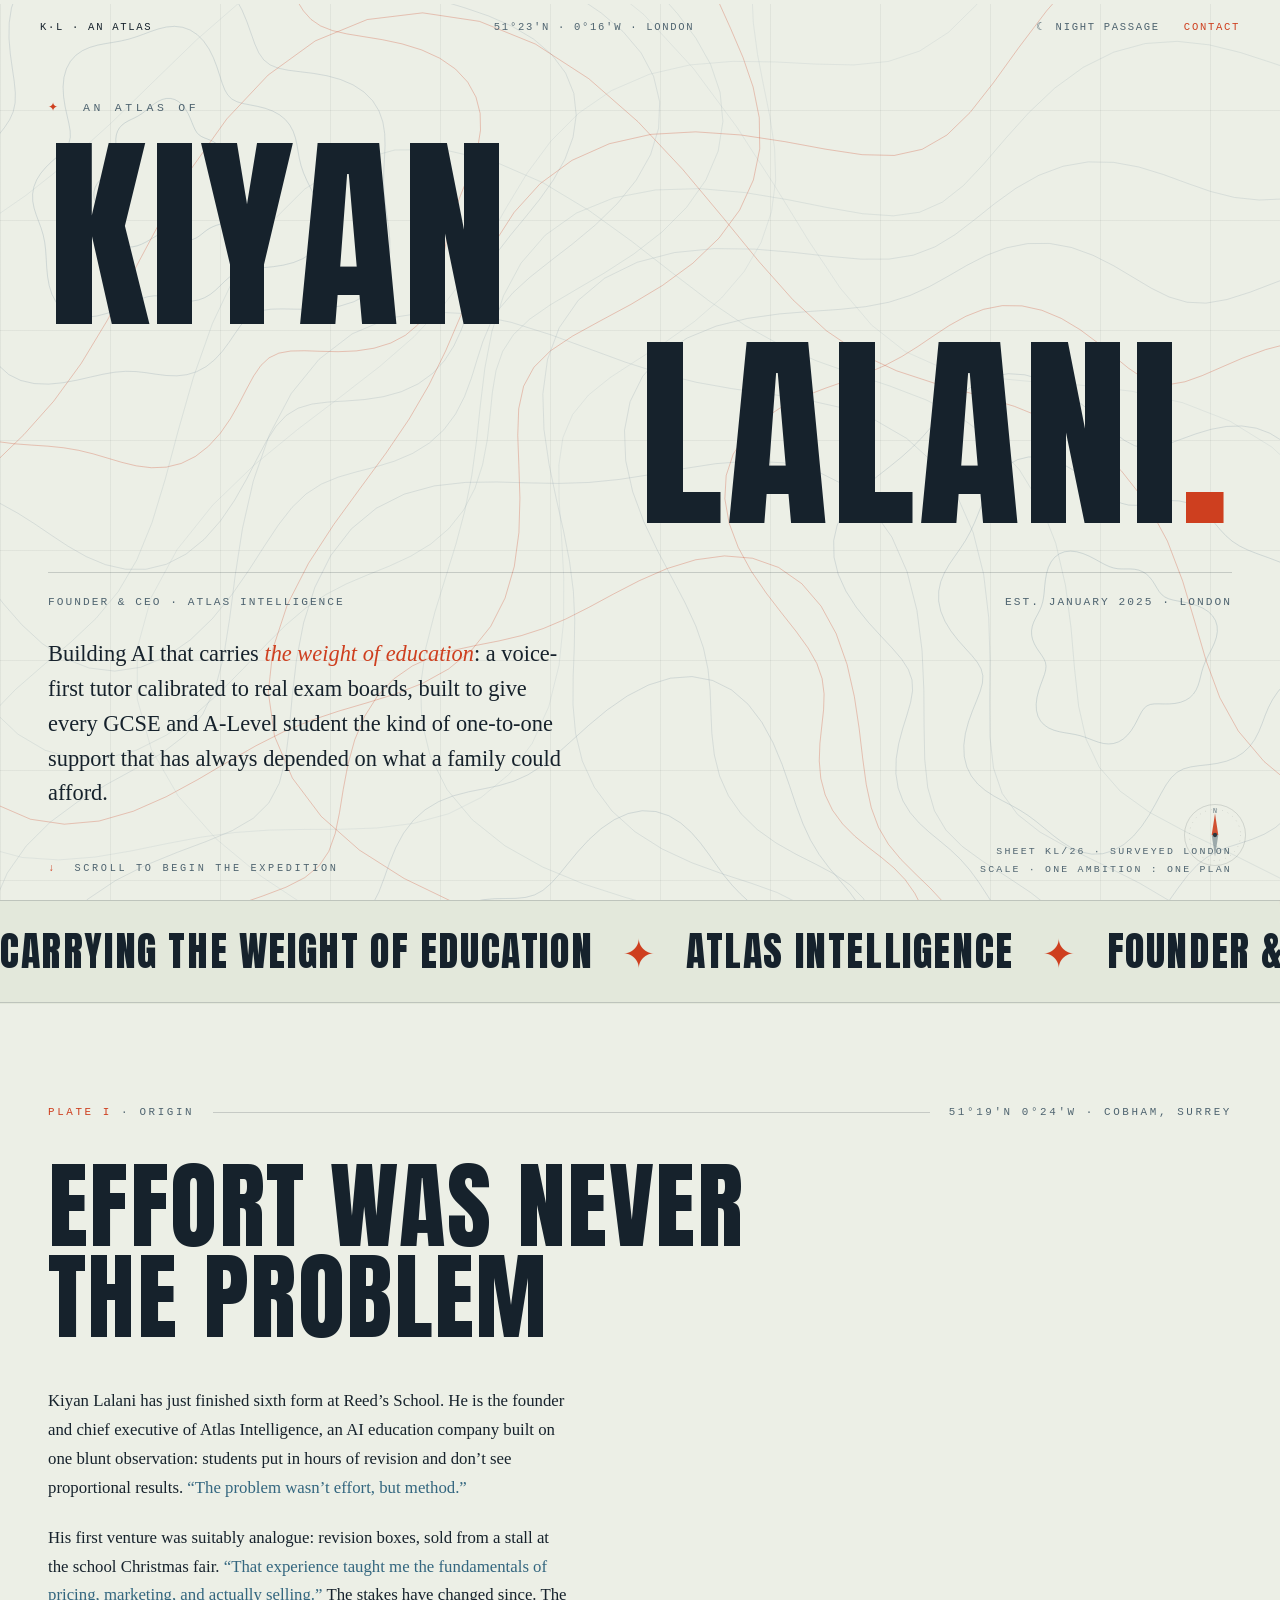
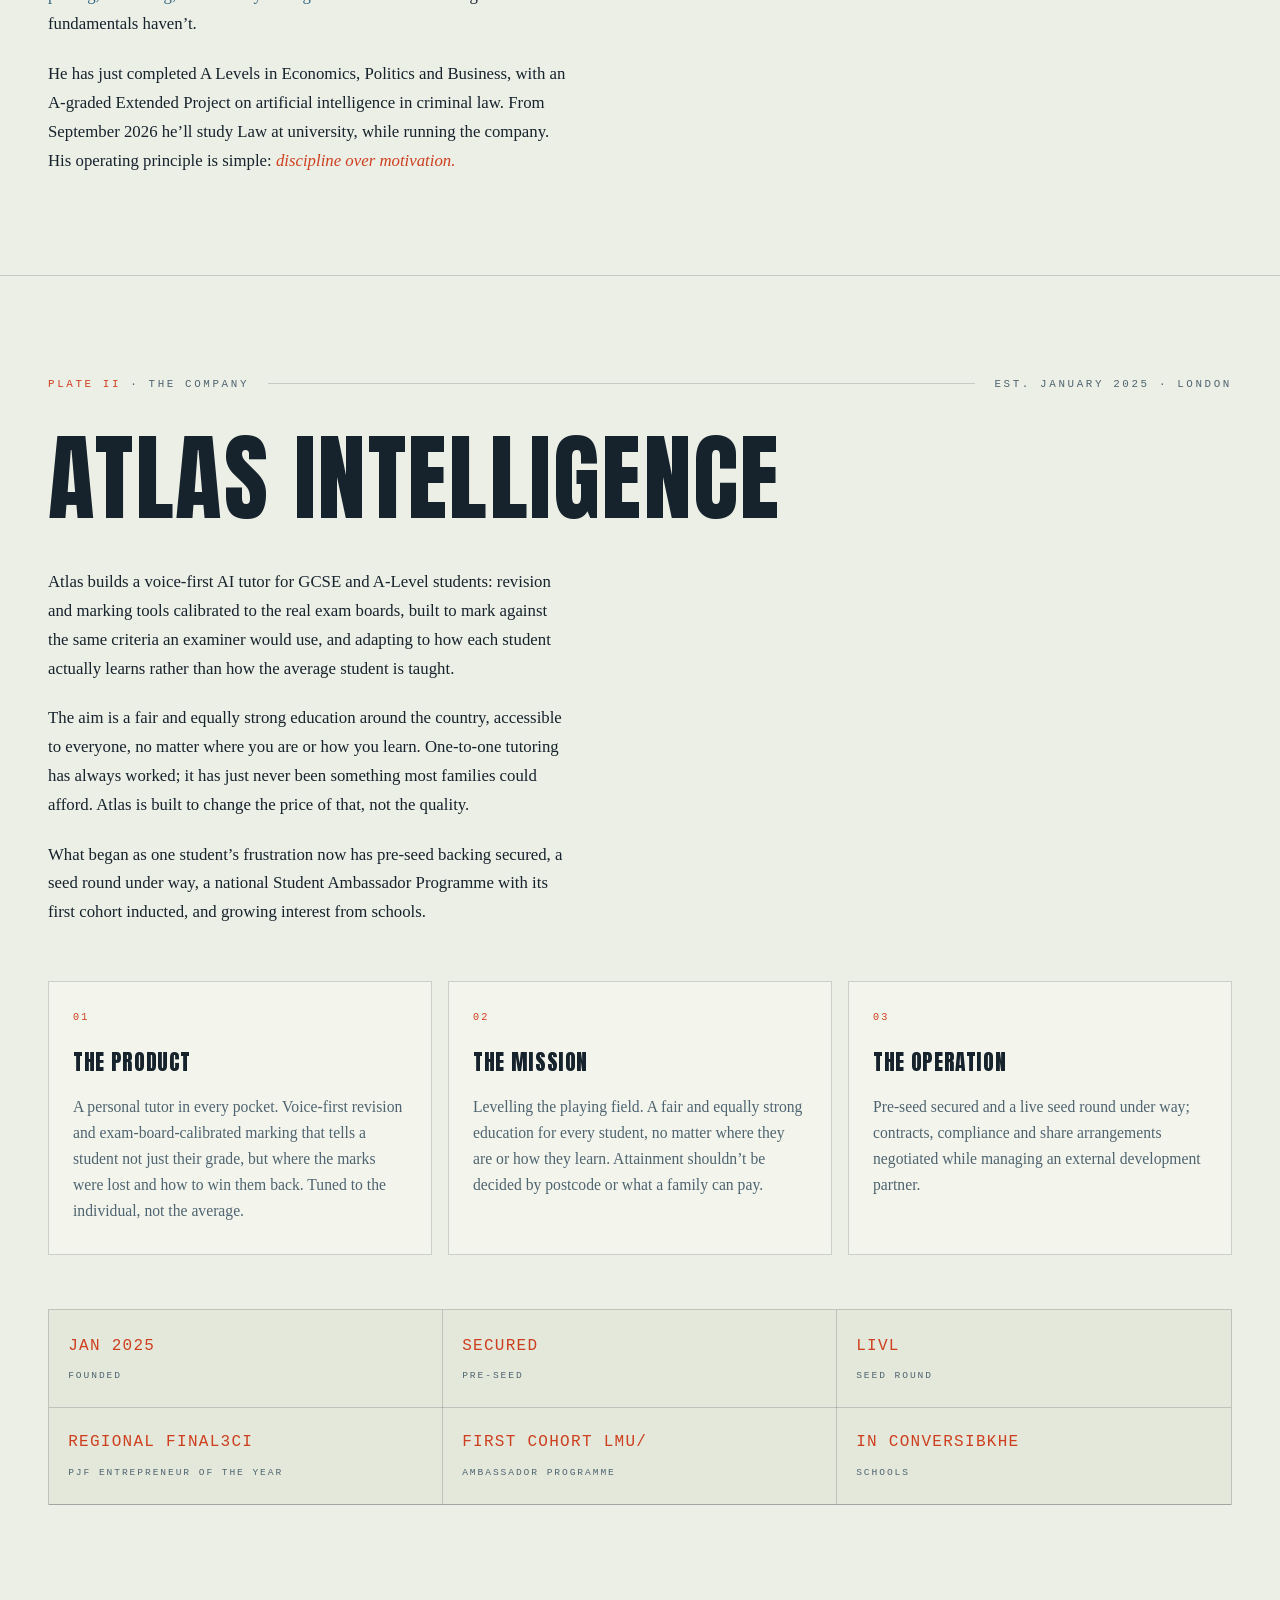
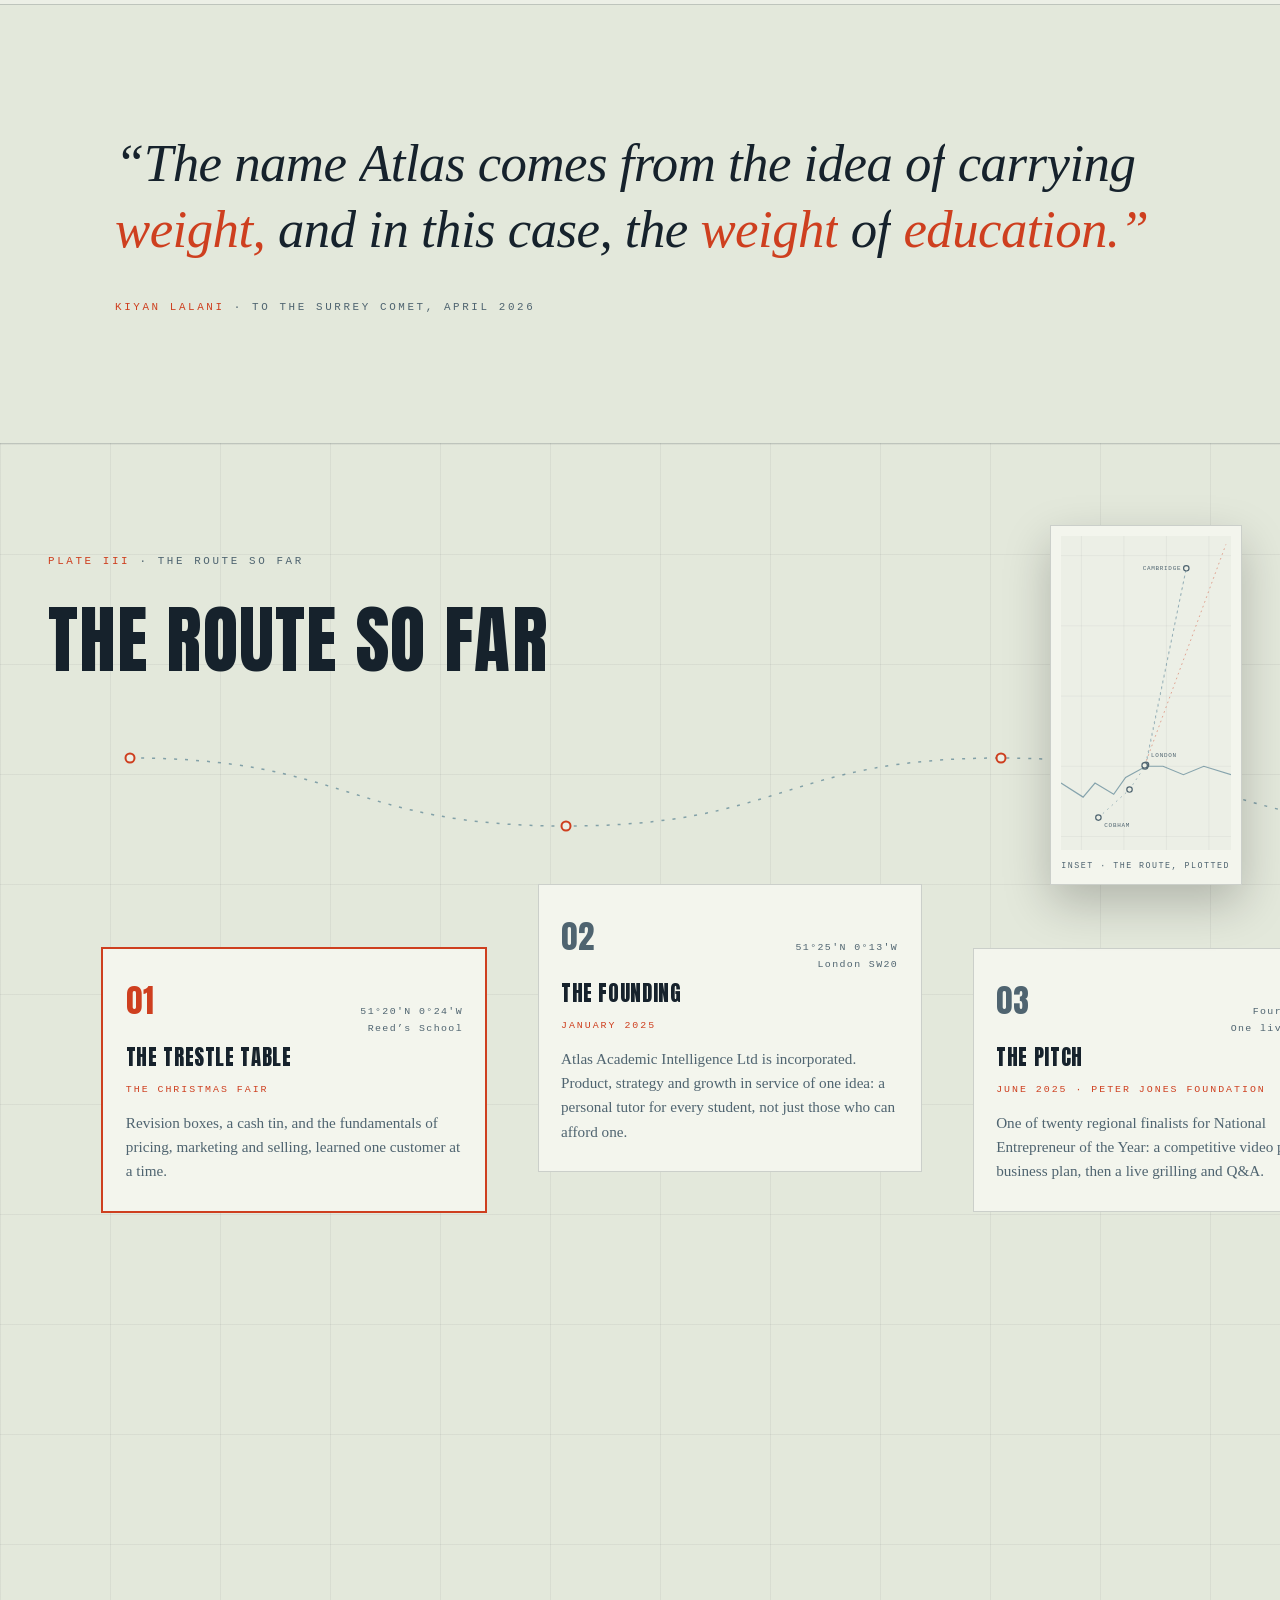
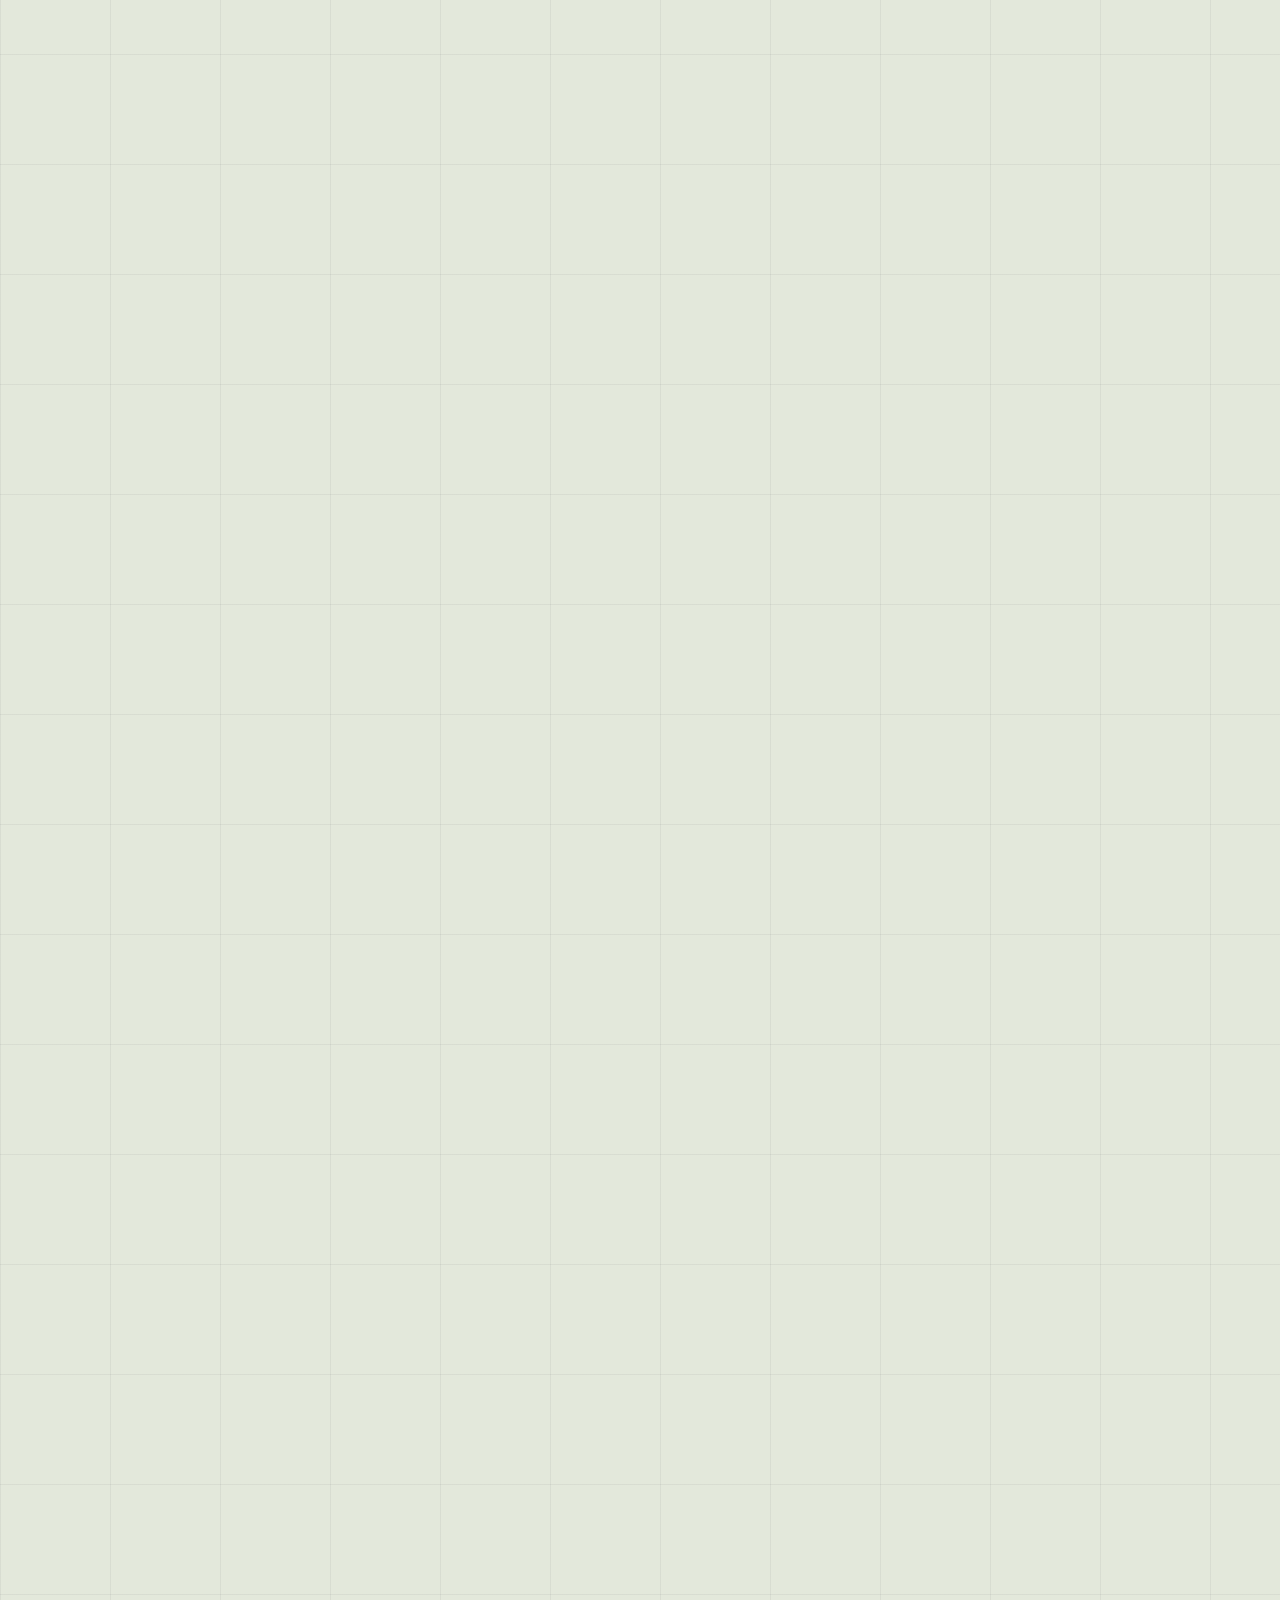
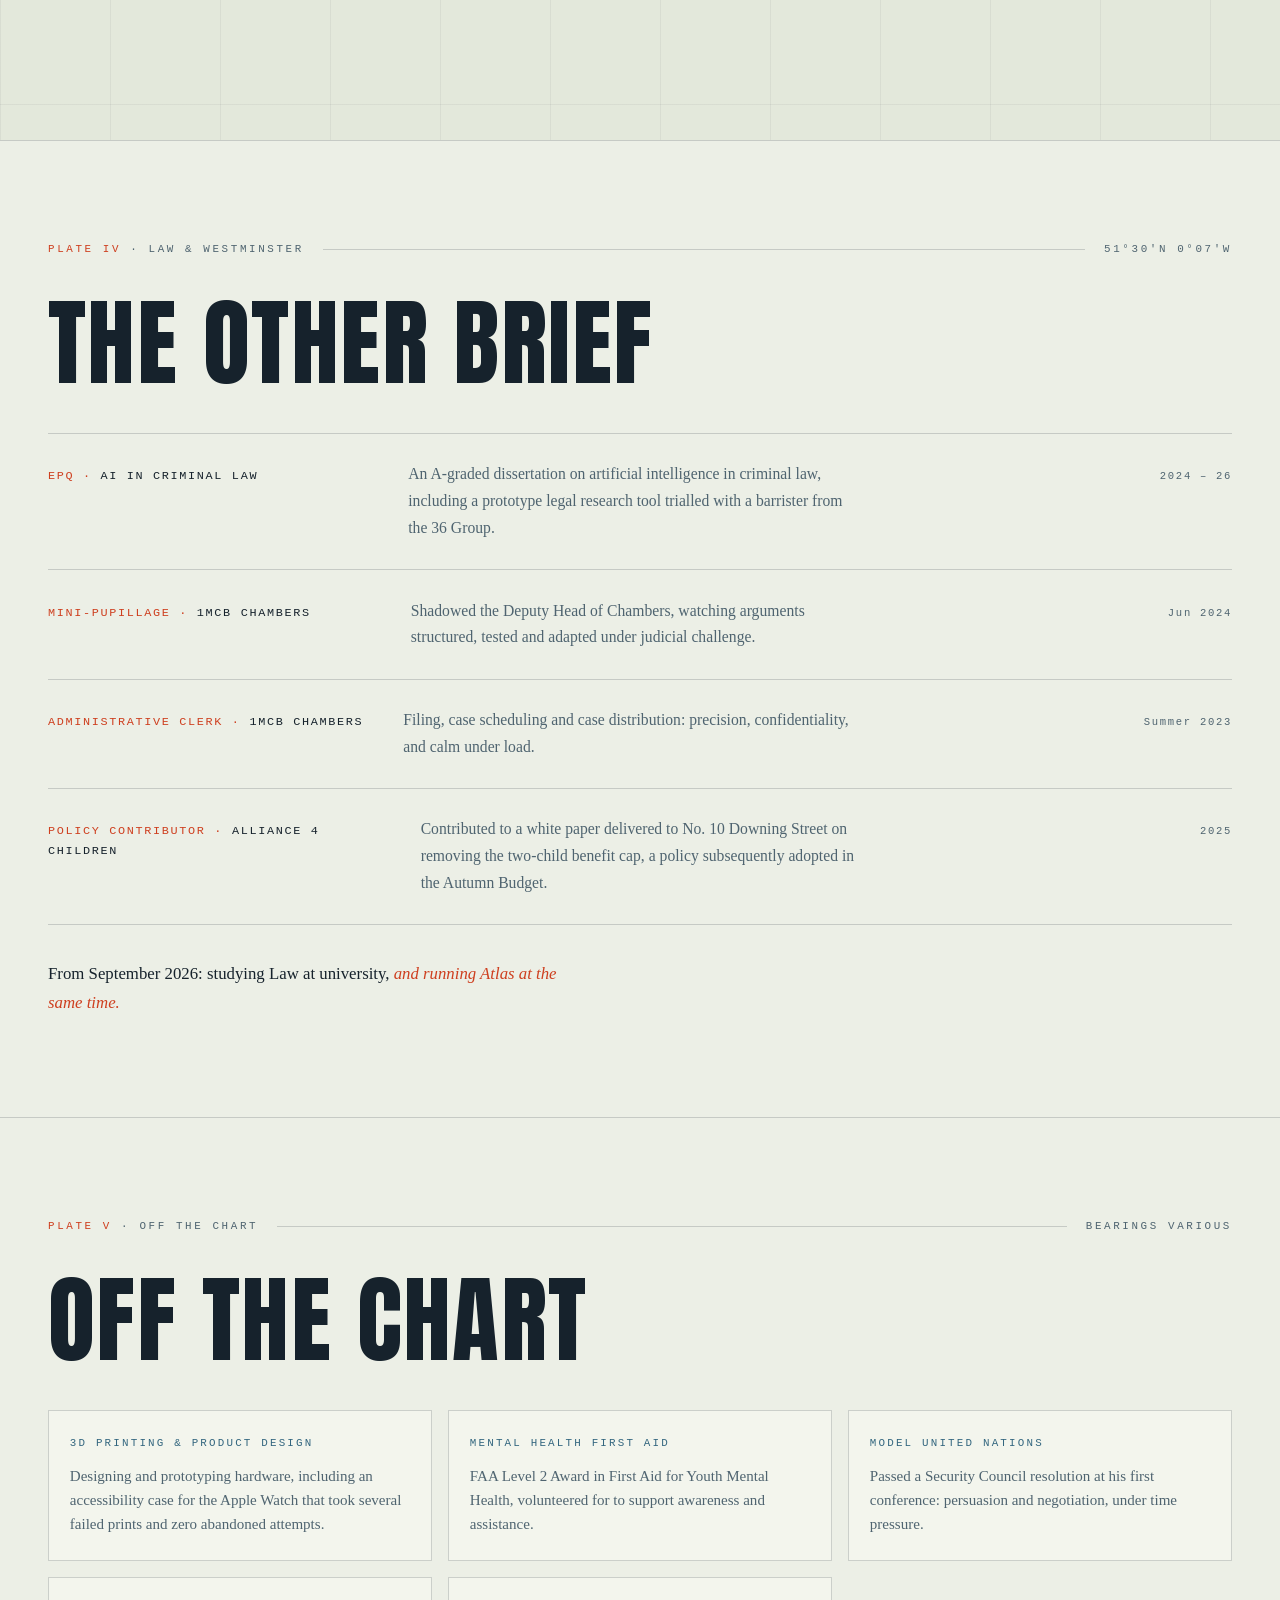
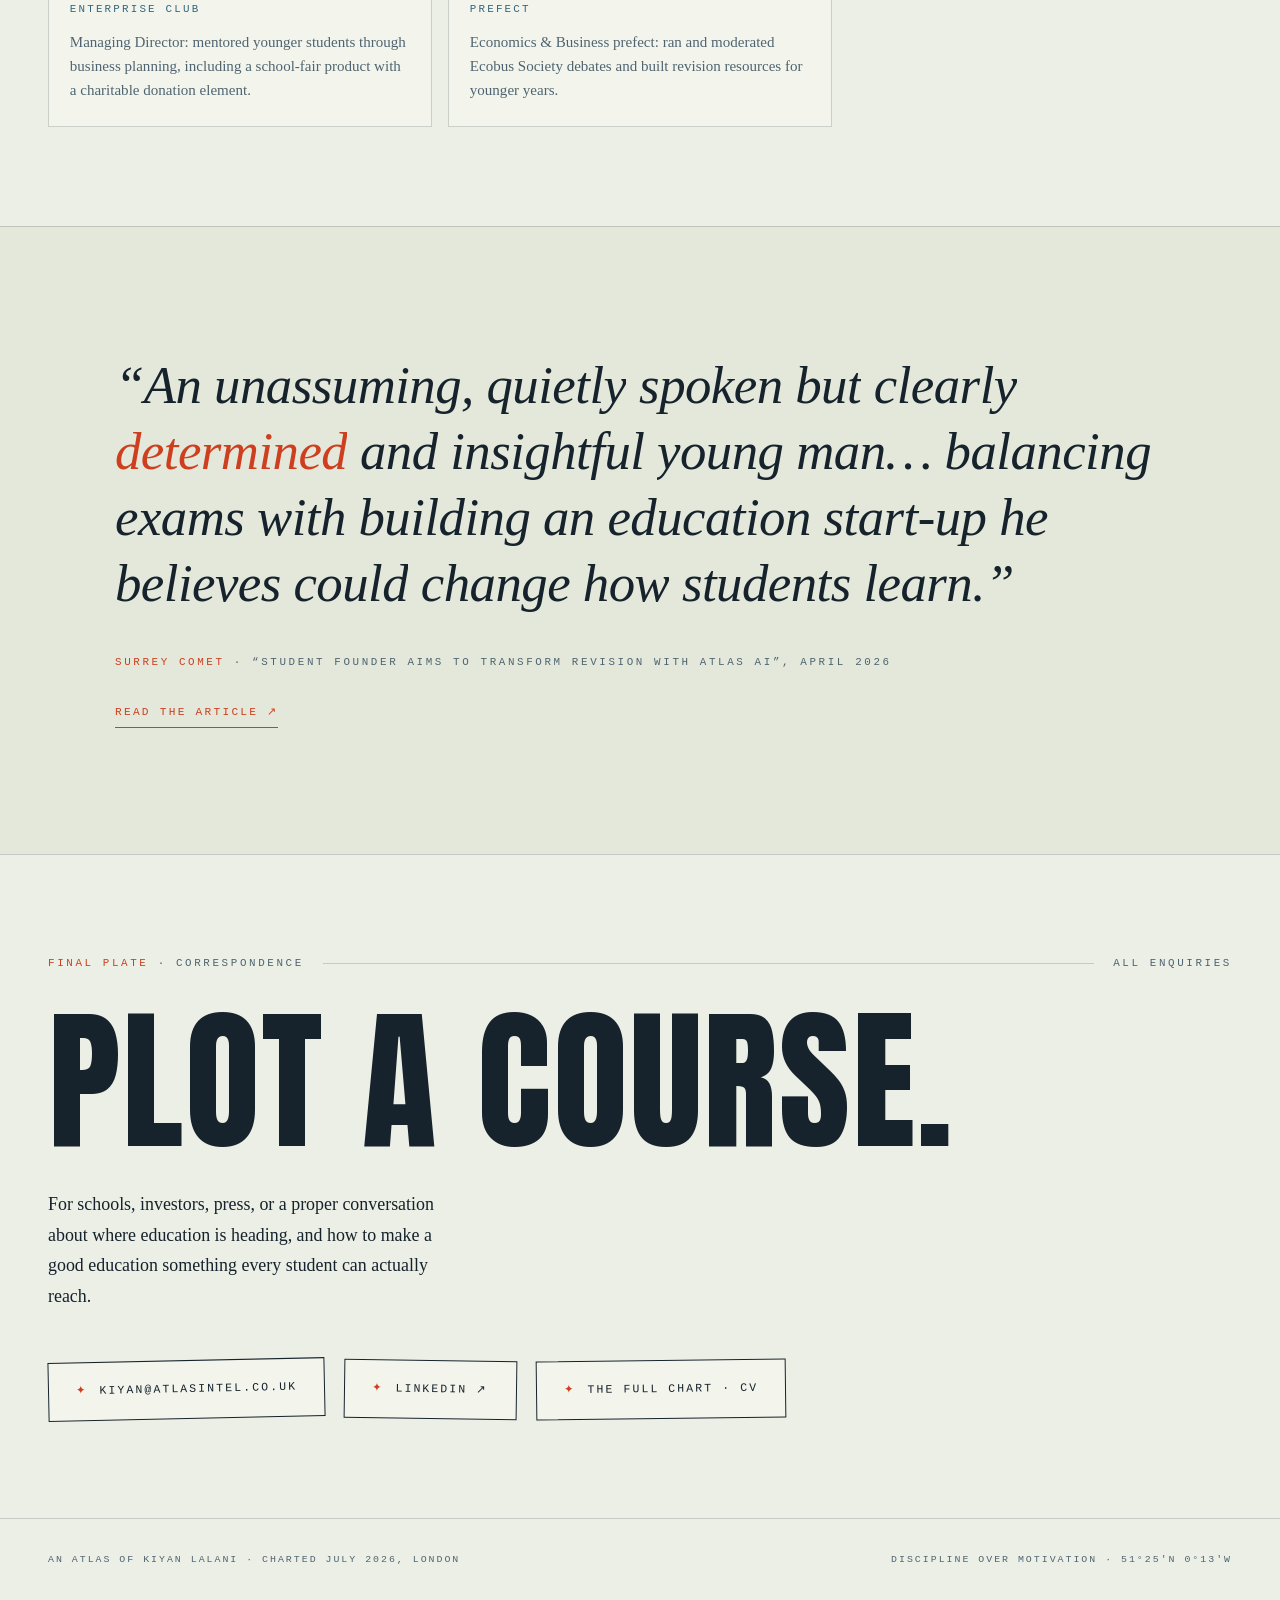
==== commit cadaa8e1: "Inset route map, drifting coordinates, theme toggle, CV, print styles, a11y, README - Real-geography" ====
--- a/index.html
+++ b/index.html
@@ -24,6 +24,7 @@
 {"@context":"https://schema.org","@type":"Person","name":"Kiyan Lalani","jobTitle":"Founder & CEO","worksFor":{"@type":"Organization","name":"Atlas Intelligence","legalName":"Atlas Academic Intelligence Ltd"},"url":"https://kiyanl.co.uk","image":"https://kiyanl.co.uk/og.png","sameAs":["https://www.linkedin.com/in/kiyan-lalani-6a978b258","https://github.com/KiyanLalani"],"alumniOf":{"@type":"School","name":"Reed's School"},"address":{"@type":"PostalAddress","addressLocality":"London","addressCountry":"GB"}}
 </script>
 <script>
+try{var _t=localStorage.getItem('kl-theme'); if(_t)document.documentElement.setAttribute('data-theme',_t);}catch(e){}
 if(location.hostname==='kiyanl.co.uk'||location.hostname.endsWith('.vercel.app')){
   var vs=document.createElement('script');vs.defer=true;vs.src='/_vercel/insights/script.js';document.head.appendChild(vs);
 }
@@ -410,7 +411,8 @@
 .wp-figtag{
   display:inline-block; margin-top:1rem; font-family:var(--mono); font-size:.6rem;
   letter-spacing:.16em; text-transform:uppercase; color:var(--route);
-  border-bottom:1px dashed var(--route); padding-bottom:.25rem;
+  background:none; border:none; border-bottom:1px dashed var(--route);
+  padding:0 0 .25rem; cursor:pointer;
 }
 .wp-figtag i{font-style:normal;}
 .fig-pop{
@@ -442,6 +444,47 @@
 .compass.spin{animation:eggspin 1.6s cubic-bezier(.25,.8,.3,1);}
 @keyframes eggspin{to{transform:rotate(1080deg);}}
 
+/* ============ CHROME EXTRAS ============ */
+.skip-link{
+  position:fixed; top:10px; left:10px; z-index:100; background:var(--route); color:#fff;
+  font-family:var(--mono); font-size:.68rem; letter-spacing:.14em; text-transform:uppercase;
+  padding:.75rem 1.1rem; text-decoration:none; transform:translateY(-250%); transition:transform .2s ease;
+}
+.skip-link:focus{transform:none;}
+.topbar-right{display:flex; align-items:center; gap:1.5rem;}
+.theme-btn{
+  font-family:var(--mono); font-size:.66rem; letter-spacing:.16em; text-transform:uppercase;
+  background:none; border:none; padding:0; color:var(--muted); cursor:pointer;
+}
+.theme-btn:hover{color:var(--route);}
+.btns .btn:nth-child(3){transform:rotate(-.7deg);}
+.btns .btn:hover{transform:rotate(0) translateY(-3px);}
+
+/* ============ INSET MAP ============ */
+.route-map{
+  display:none; background:var(--card); border:1px solid var(--line);
+  padding:10px 10px 4px; box-shadow:0 18px 44px rgba(0,0,0,.22);
+}
+.route--h .route-map{
+  display:block; position:absolute; top:9vh; right:clamp(1rem,3vw,2.5rem);
+  width:clamp(150px,15vw,200px); z-index:6;
+}
+@media(max-width:1080px){.route--h .route-map{display:none;}}
+.route:not(.route--h) .route-map{display:block; width:min(220px,68vw); margin:0 auto 2.4rem;}
+.route-map svg{display:block; width:100%; height:auto; background:var(--bg);}
+.map-grat{stroke:var(--gridline);}
+.map-thames{stroke:var(--sea); stroke-width:1.4; opacity:.55;}
+.map-under{stroke:var(--sea); stroke-width:1; stroke-dasharray:2 5; opacity:.5;}
+.map-ink{stroke:var(--route); stroke-width:1.8;}
+.map-next{stroke:var(--route); stroke-width:1; stroke-dasharray:2 4; opacity:.5;}
+.map-dot{fill:var(--bg); stroke:var(--muted); stroke-width:1.4; transition:stroke .3s ease, fill .3s ease;}
+.map-dot.on{stroke:var(--route); fill:var(--route);}
+.map-label-t{font-family:var(--mono); font-size:7px; letter-spacing:.12em; fill:var(--muted);}
+.map-cap{
+  display:block; font-family:var(--mono); font-size:.52rem; letter-spacing:.18em;
+  text-transform:uppercase; color:var(--muted); text-align:center; padding:.55rem 0 .4rem;
+}
+
 /* ============ REDUCED MOTION ============ */
 @media (prefers-reduced-motion: reduce){
   html{scroll-behavior:auto;}
@@ -449,15 +492,54 @@
   .js .hero-line .ch,.js .hero-dot,.js .hero-meta,.js .hero-sub,.js .sw .wi,
   .rv,.prose p,.eyebrow-rule{opacity:1!important; transform:none!important;}
 }
+
+/* ============ PRINT ============ */
+@media print{
+  .routebar,.topbar,.skip-link,.compass,.marquee,.hero-canvas,.hero-cue,.hero-corner,
+  .route-map,.route-svg,.route-readout,.fig-pop,.egg-toast,.wp-figtag{display:none!important;}
+  :root,:root[data-theme="dark"],:root[data-theme="light"]{
+    --bg:#fff; --bg2:#fff; --card:#fff; --ink:#111; --muted:#444;
+    --line:#bbb; --gridline:transparent; --route:#b03018; --sea:#33667F; --route-soft:transparent;
+  }
+  body{background:#fff; font-size:.92rem;}
+  .hero{min-height:0; padding:1.5rem 0 1rem;}
+  .hero-title{font-size:3.4rem;}
+  .hero-inner{opacity:1!important;}
+  .hero-line,.hero-line .ch,.js .hero-line .ch{transform:none!important;}
+  .js .hero-dot,.js .hero-meta,.js .hero-sub{opacity:1!important; transform:none!important;}
+  .rv,.prose p,.sw .wi,.js .sw .wi{opacity:1!important; transform:none!important;}
+  .eyebrow-rule{transform:none!important;}
+  .plate,.quote-band{padding:1.4rem 0; border-color:#ccc;}
+  .plate-title{font-size:2.2rem;}
+  .bigquote{font-size:1.4rem;}
+  .route{background:none;}
+  .route--h{height:auto!important;}
+  .route--h .route-sticky,.route-sticky{position:static; height:auto; overflow:visible; padding:1.4rem 0;}
+  .route-head,.route-title{padding:0;}
+  .route--h .route-track,.route-track{display:block; width:auto!important; padding:0; transform:none!important;}
+  .route--h .wp,.wp{width:auto; max-width:none; margin:0 0 .9rem!important; break-inside:avoid;}
+  .cards,.chips,.board{display:block;}
+  .card,.chip{margin-bottom:.9rem; break-inside:avoid;}
+  .slot{border:none; padding:.25rem 0; break-inside:avoid;}
+  .row{break-inside:avoid;}
+  .btns .btn{border:none; padding:0; transform:none; display:block; margin-bottom:.4rem;}
+  a{color:inherit; text-decoration:none;}
+  .contact-title{font-size:2.6rem;}
+  .contact-title .ln2{margin-left:0; display:inline;}
+}
 </style>
 </head>
 <body>
 <!-- fixed chrome -->
 <div class="routebar" aria-hidden="true"><div class="routebar-fill" id="routefill"></div></div>
+<a class="skip-link" href="#main">Skip to content</a>
 <header class="topbar" id="topbar">
   <span>K·L · An Atlas</span>
-  <span class="topbar-co">51°25′N · 0°13′W · London</span>
-  <a href="#contact">Contact</a>
+  <span class="topbar-co" id="topbarCo" aria-hidden="true">51°25′N · 0°13′W · London</span>
+  <span class="topbar-right">
+    <button class="theme-btn" id="themeBtn" type="button">☾ Night</button>
+    <a href="#contact">Contact</a>
+  </span>
 </header>
 
 <svg class="compass" viewBox="0 0 80 80" aria-hidden="true">
@@ -471,7 +553,7 @@
   <circle cx="40" cy="40" r="2.6" fill="var(--ink)"/>
 </svg>
 
-<main>
+<main id="main">
   <!-- ============ FRONTISPIECE ============ -->
   <section class="hero" id="hero">
     <canvas class="hero-canvas" id="contours" aria-hidden="true"></canvas>
@@ -565,9 +647,13 @@
     <div class="route-sticky">
       <div class="route-head">
         <span><b>Plate III</b> · The Route So Far</span>
-        <span class="route-readout" id="readout">Waypoint 01 / 07</span>
+        <span class="route-readout" id="readout" aria-live="polite">Waypoint 01 / 07</span>
       </div>
       <h2 class="route-title">The route so far</h2>
+      <div class="route-map" aria-hidden="true">
+        <svg id="mapSvg" viewBox="0 0 200 370"></svg>
+        <span class="map-cap">Inset · the route, plotted</span>
+      </div>
       <div class="route-track" id="track">
         <svg class="route-svg" id="routeSvg" aria-hidden="true"></svg>
         <article class="wp">
@@ -605,7 +691,7 @@
           <h3>The Black Door</h3>
           <span class="wp-date">2025–26</span>
           <p>Photographed outside No. 10, the same address a policy white paper he contributed to would later reach.</p>
-          <span class="wp-figtag"><i>✦</i> Fig. 1 · the photograph</span>
+          <button class="wp-figtag" type="button" aria-expanded="false" aria-controls="figPop"><i>✦</i> Fig. 1 · the photograph</button>
         </article>
         <article class="wp">
           <div class="wp-top"><span class="wp-idx">07</span><span class="wp-coord">Coordinates<br>unplotted</span></div>
@@ -696,6 +782,7 @@
       <div class="btns">
         <a class="btn rv" style="--i:0" href="mailto:kiyan@atlasintel.co.uk"><i>✦</i> kiyan@atlasintel.co.uk</a>
         <a class="btn rv" style="--i:1" href="https://www.linkedin.com/in/kiyan-lalani-6a978b258" target="_blank" rel="noopener"><i>✦</i> LinkedIn ↗</a>
+        <a class="btn rv" style="--i:2" href="/cv.pdf"><i>✦</i> The full chart · CV</a>
       </div>
     </div>
   </section>
@@ -719,6 +806,25 @@
 var doc=document.documentElement;
 doc.classList.add('js');
 var reduced=window.matchMedia('(prefers-reduced-motion: reduce)').matches;
+
+/* ---------- theme toggle ---------- */
+var themeBtn=document.getElementById('themeBtn');
+var sysDark=window.matchMedia('(prefers-color-scheme: dark)');
+function curTheme(){return doc.dataset.theme||(sysDark.matches?'dark':'light');}
+function themeMeta(){
+  var bg=getComputedStyle(doc).getPropertyValue('--bg').trim();
+  document.querySelectorAll('meta[name="theme-color"]').forEach(function(m){m.setAttribute('content',bg);});
+}
+function themeLabel(){themeBtn.textContent=curTheme()==='dark'?'☀ Day chart':'☾ Night passage';}
+themeBtn.addEventListener('click',function(){
+  var next=curTheme()==='dark'?'light':'dark';
+  doc.dataset.theme=next;
+  try{localStorage.setItem('kl-theme',next);}catch(e){}
+  themeLabel(); themeMeta();
+});
+sysDark.addEventListener('change',function(){if(!doc.dataset.theme)themeLabel();});
+themeLabel();
+if(doc.dataset.theme)themeMeta();
 
 /* ---------- hero letter split ---------- */
 document.querySelectorAll('.hero-line').forEach(function(line){
@@ -880,6 +986,80 @@
   lastIdx=-1;
 }
 
+/* ---------- inset map (real geography, equirectangular) ---------- */
+var mapSvg=document.getElementById('mapSvg'), mapInk=null, mapInkLen=0, mapDots=[];
+function buildMap(){
+  if(!mapSvg) return;
+  var W=200,H=370,ns='http://www.w3.org/2000/svg';
+  var lon0=-0.62,lon1=0.38,lat0=51.20,lat1=52.32;
+  function px(lon,lat){return [(lon-lon0)/(lon1-lon0)*W, H-(lat-lat0)/(lat1-lat0)*H];}
+  function el(n,attrs){var e=document.createElementNS(ns,n);for(var k in attrs)e.setAttribute(k,attrs[k]);mapSvg.appendChild(e);return e;}
+  mapSvg.innerHTML=''; mapDots=[];
+  for(var lo=-0.5;lo<=0.26;lo+=0.25){var g=px(lo,lat0);el('line',{x1:g[0],y1:0,x2:g[0],y2:H,'class':'map-grat'});}
+  for(var la=51.25;la<=52.26;la+=0.25){var g2=px(lon0,la);el('line',{x1:0,y1:g2[1],x2:W,y2:g2[1],'class':'map-grat'});}
+  var thames=[[-0.62,51.44],[-0.49,51.39],[-0.42,51.44],[-0.31,51.40],[-0.24,51.46],[-0.12,51.50],[-0.02,51.50],[0.10,51.47],[0.22,51.50],[0.38,51.47]];
+  el('path',{d:'M'+thames.map(function(q){var p=px(q[0],q[1]);return p[0].toFixed(1)+' '+p[1].toFixed(1);}).join(' L '),'class':'map-thames',fill:'none'});
+  var geo=[[-0.400,51.317],[-0.217,51.417],[-0.120,51.505],[0.117,52.205],[-0.125,51.499],[-0.128,51.503]];
+  var pts=geo.map(function(q){return px(q[0],q[1]);});
+  var d='M'+pts.map(function(p){return p[0].toFixed(1)+' '+p[1].toFixed(1);}).join(' L ');
+  el('path',{d:d,'class':'map-under',fill:'none'});
+  mapInk=el('path',{d:d,'class':'map-ink',fill:'none'});
+  mapInkLen=mapInk.getTotalLength();
+  mapInk.style.strokeDasharray=mapInkLen;
+  mapInk.style.strokeDashoffset=reduced?0:mapInkLen;
+  var last=pts[pts.length-1], off=px(0.35,52.29);
+  el('path',{d:'M'+last[0].toFixed(1)+' '+last[1].toFixed(1)+' L '+off[0].toFixed(1)+' '+off[1].toFixed(1),'class':'map-next',fill:'none'});
+  pts.forEach(function(p){mapDots.push(el('circle',{cx:p[0].toFixed(1),cy:p[1].toFixed(1),r:3.2,'class':'map-dot'+(reduced?' on':'')}));});
+  var t1=el('text',{x:px(0.117,52.205)[0]-6,y:px(0.117,52.205)[1]+2,'class':'map-label-t','text-anchor':'end'});t1.textContent='CAMBRIDGE';
+  var t2=el('text',{x:px(-0.125,51.52)[0]+7,y:px(-0.125,51.52)[1]-4,'class':'map-label-t'});t2.textContent='LONDON';
+  var t3=el('text',{x:px(-0.400,51.317)[0]+7,y:px(-0.400,51.317)[1]+11,'class':'map-label-t'});t3.textContent='COBHAM';
+}
+
+/* ---------- drifting coordinates ---------- */
+var coordEl=document.getElementById('topbarCo'), coordAnchors=[], lastCoordStr='';
+function setupCoords(){
+  var plates=document.querySelectorAll('.plate');
+  if(!coordEl||plates.length<5||!routeSec) return;
+  var LDN=[51.417,-0.217,'London'], COB=[51.317,-0.400,'Cobham, Surrey'],
+      CAM=[52.205,0.117,'Cambridge'], WST=[51.500,-0.125,'Westminster'];
+  function a(y,p){coordAnchors.push([y,p[0],p[1],p[2]]);}
+  coordAnchors=[];
+  a(0,LDN);
+  a(plates[0].offsetTop,COB);
+  a(plates[1].offsetTop,LDN);
+  a(routeSec.offsetTop,COB);
+  a(routeSec.offsetTop+routeSec.offsetHeight*0.55,CAM);
+  a(routeSec.offsetTop+routeSec.offsetHeight,WST);
+  a(plates[2].offsetTop+300,WST);
+  a(plates[3].offsetTop,LDN);
+  a(Math.max(doc.scrollHeight-window.innerHeight,plates[4].offsetTop),LDN);
+}
+function fmtDM(v,pos,neg){
+  var av=Math.abs(v),d=Math.floor(av),m=Math.round((av-d)*60);
+  if(m===60){d++;m=0;}
+  return d+'°'+(m<10?'0':'')+m+'′'+(v>=0?pos:neg);
+}
+function updateChrome(y){
+  if(!coordEl||coordAnchors.length<2) return;
+  var probe=y+window.innerHeight*0.35, n=coordAnchors.length, i=0;
+  while(i<n-2&&probe>coordAnchors[i+1][0]) i++;
+  var A=coordAnchors[i],B=coordAnchors[i+1];
+  var t=Math.min(1,Math.max(0,(probe-A[0])/Math.max(1,B[0]-A[0])));
+  var lat=A[1]+(B[1]-A[1])*t, lon=A[2]+(B[2]-A[2])*t;
+  var label=t<.5?A[3]:B[3];
+  var str=fmtDM(lat,'N','S')+' · '+fmtDM(lon,'E','W')+' · '+label;
+  if(str!==lastCoordStr){coordEl.textContent=str; lastCoordStr=str;}
+  if(mapInk&&!reduced&&routeSec){
+    var total=Math.max(1,routeSec.offsetHeight-(routeOn?window.innerHeight:0));
+    var rpm=routeOn
+      ? Math.min(1,Math.max(0,(y-routeSec.offsetTop)/total))
+      : Math.min(1,Math.max(0,(y+window.innerHeight*0.6-routeSec.offsetTop)/Math.max(1,routeSec.offsetHeight)));
+    mapInk.style.strokeDashoffset=mapInkLen*(1-rpm);
+    var on=Math.round(rpm*(mapDots.length-1));
+    mapDots.forEach(function(dt,di){dt.classList.toggle('on',di<=on&&rpm>0.02);});
+  }
+}
+
 /* ---------- master scroll loop ---------- */
 var fill=document.getElementById('routefill'),
     needle=document.getElementById('needle'),
@@ -899,6 +1079,7 @@
   var p=max>0?Math.min(1,y/max):0;
   fill.style.transform='scaleX('+p+')';
   topbar.classList.toggle('scrolled',y>40);
+  updateChrome(y);
 
   if(!reduced){
     needle.style.transform='rotate('+(p*540)+'deg)';
@@ -947,19 +1128,28 @@
 var rszT;
 window.addEventListener('resize',function(){
   clearTimeout(rszT);
-  rszT=setTimeout(function(){sizeCanvas(); if(reduced)drawContours(0); setupRoute();},150);
+  rszT=setTimeout(function(){sizeCanvas(); if(reduced)drawContours(0); setupRoute(); setupCoords();},150);
 });
-setupRoute();
-window.addEventListener('load',setupRoute);
-if(document.fonts&&document.fonts.ready) document.fonts.ready.then(setupRoute);
+buildMap();
+function layoutAll(){setupRoute(); setupCoords();}
+layoutAll();
+window.addEventListener('load',layoutAll);
+if(document.fonts&&document.fonts.ready) document.fonts.ready.then(layoutAll);
 
 /* ---------- fig. 1 hover reveal ---------- */
 var no10=document.getElementById('wpNo10'), figPop=document.getElementById('figPop');
+var figBtn=no10?no10.querySelector('.wp-figtag'):null;
+function setFig(show){
+  figPop.classList.toggle('show',show);
+  figPop.setAttribute('aria-hidden',show?'false':'true');
+  if(figBtn)figBtn.setAttribute('aria-expanded',show?'true':'false');
+}
 if(no10&&figPop){
-  no10.addEventListener('pointerenter',function(e){if(e.pointerType!=='touch')figPop.classList.add('show');});
-  no10.addEventListener('pointerleave',function(e){if(e.pointerType!=='touch')figPop.classList.remove('show');});
-  no10.addEventListener('click',function(){figPop.classList.toggle('show');});
-  document.addEventListener('click',function(e){if(!no10.contains(e.target))figPop.classList.remove('show');});
+  no10.addEventListener('pointerenter',function(e){if(e.pointerType!=='touch')setFig(true);});
+  no10.addEventListener('pointerleave',function(e){if(e.pointerType!=='touch')setFig(false);});
+  no10.addEventListener('click',function(){setFig(!figPop.classList.contains('show'));});
+  document.addEventListener('click',function(e){if(!no10.contains(e.target))setFig(false);});
+  document.addEventListener('keydown',function(e){if(e.key==='Escape')setFig(false);});
 }
 
 /* ---------- easter egg: type "atlas" ---------- */
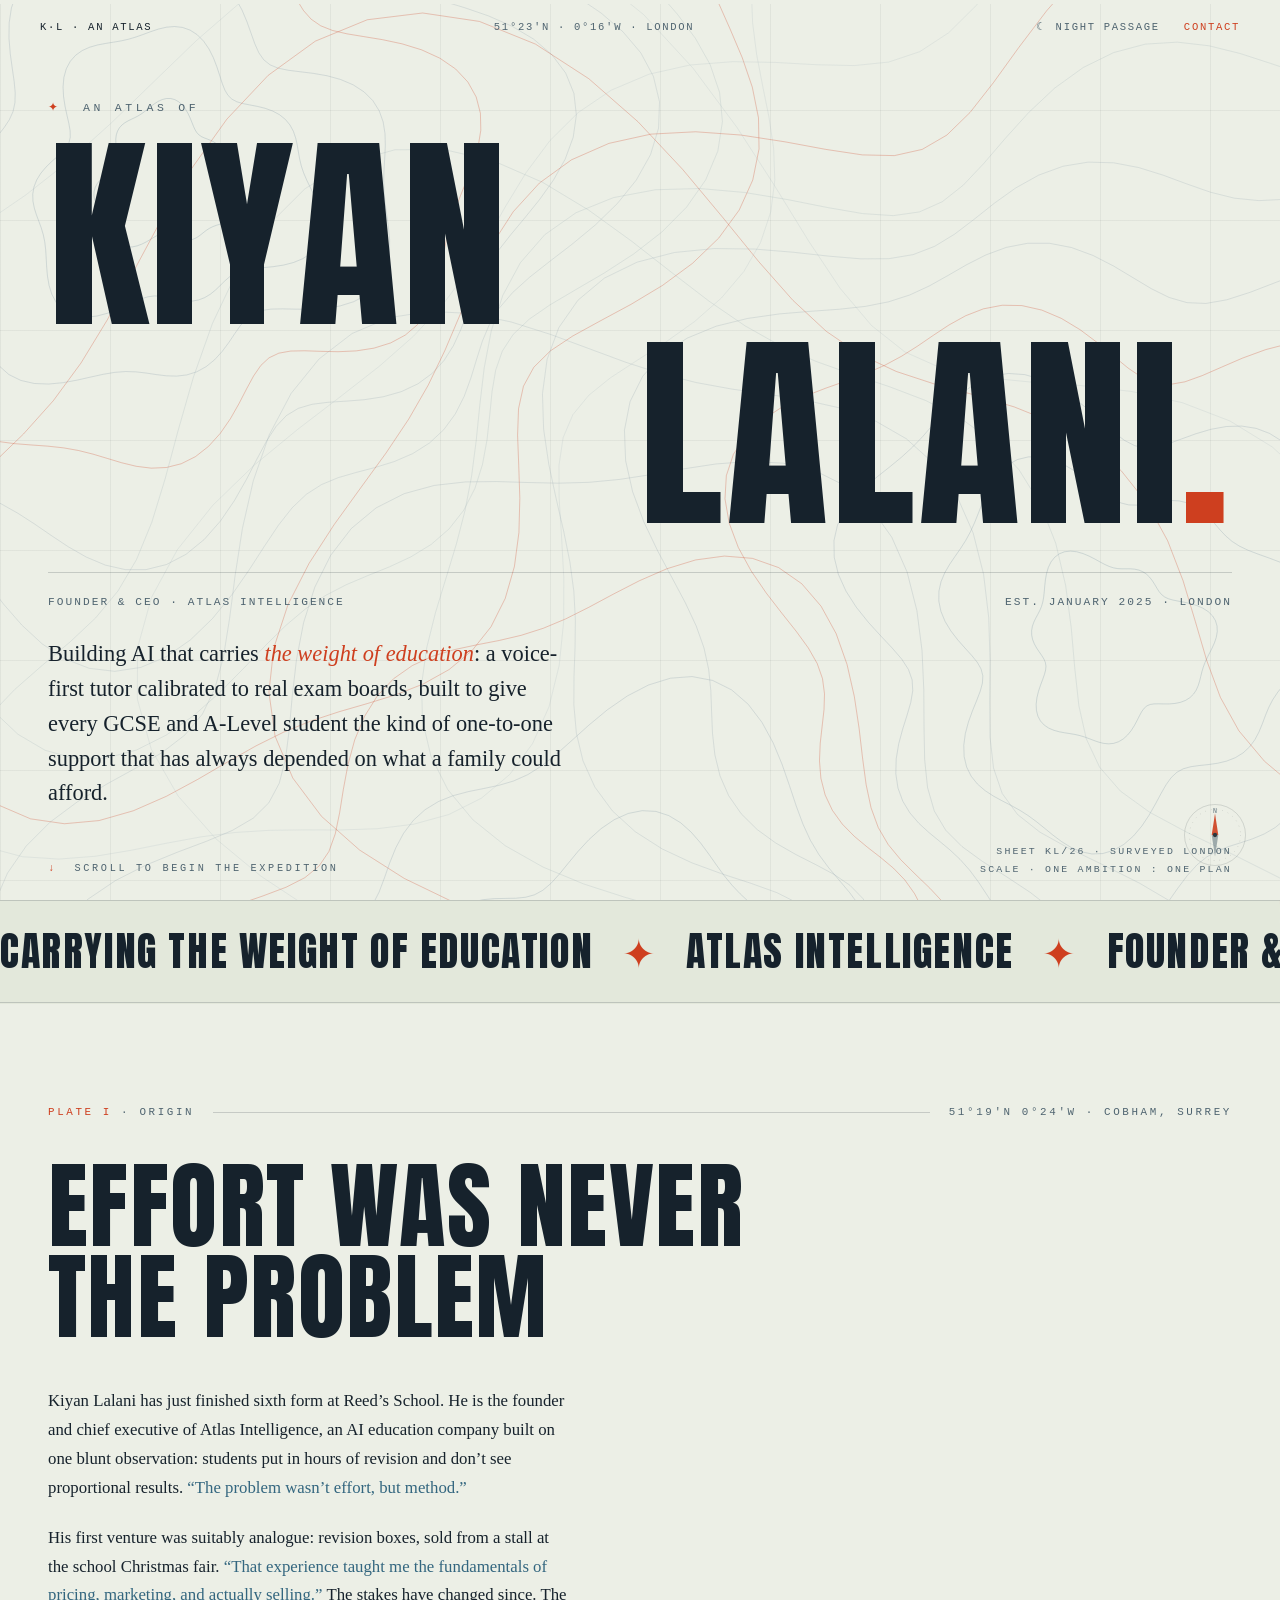
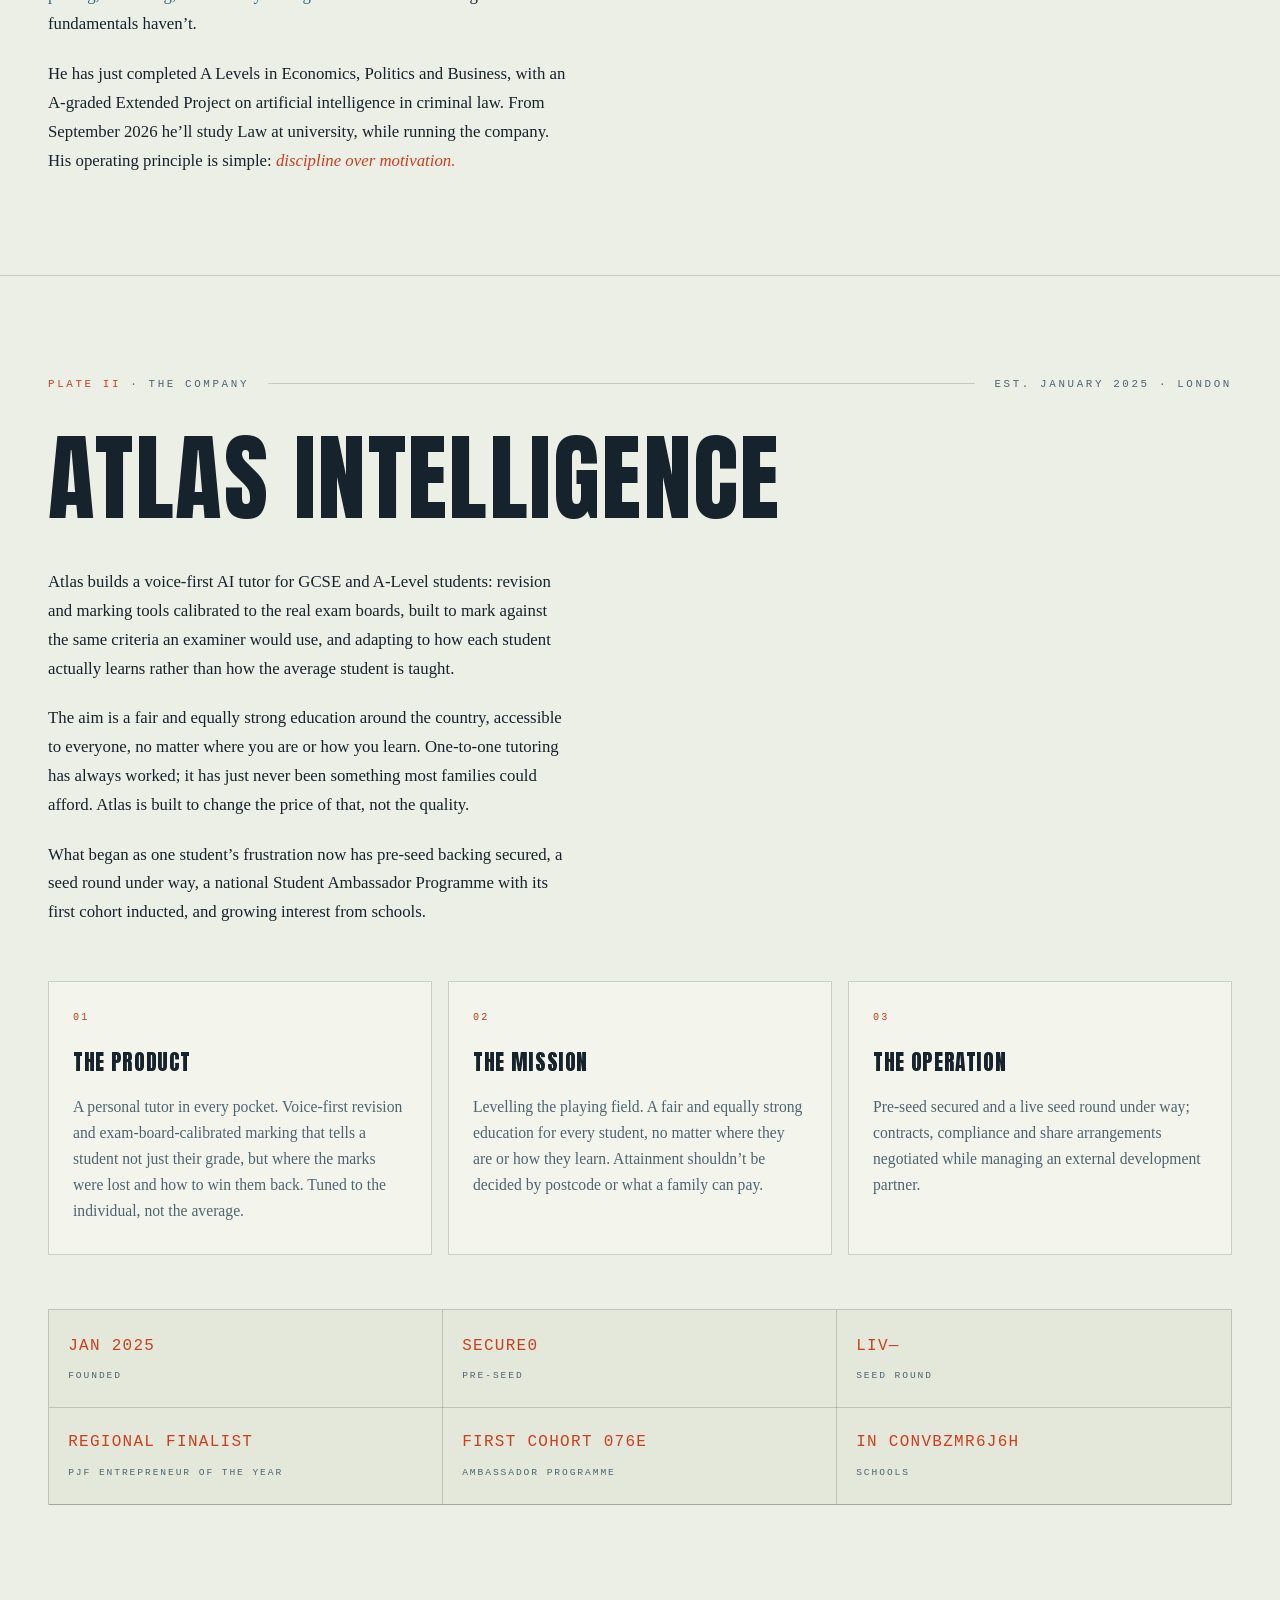
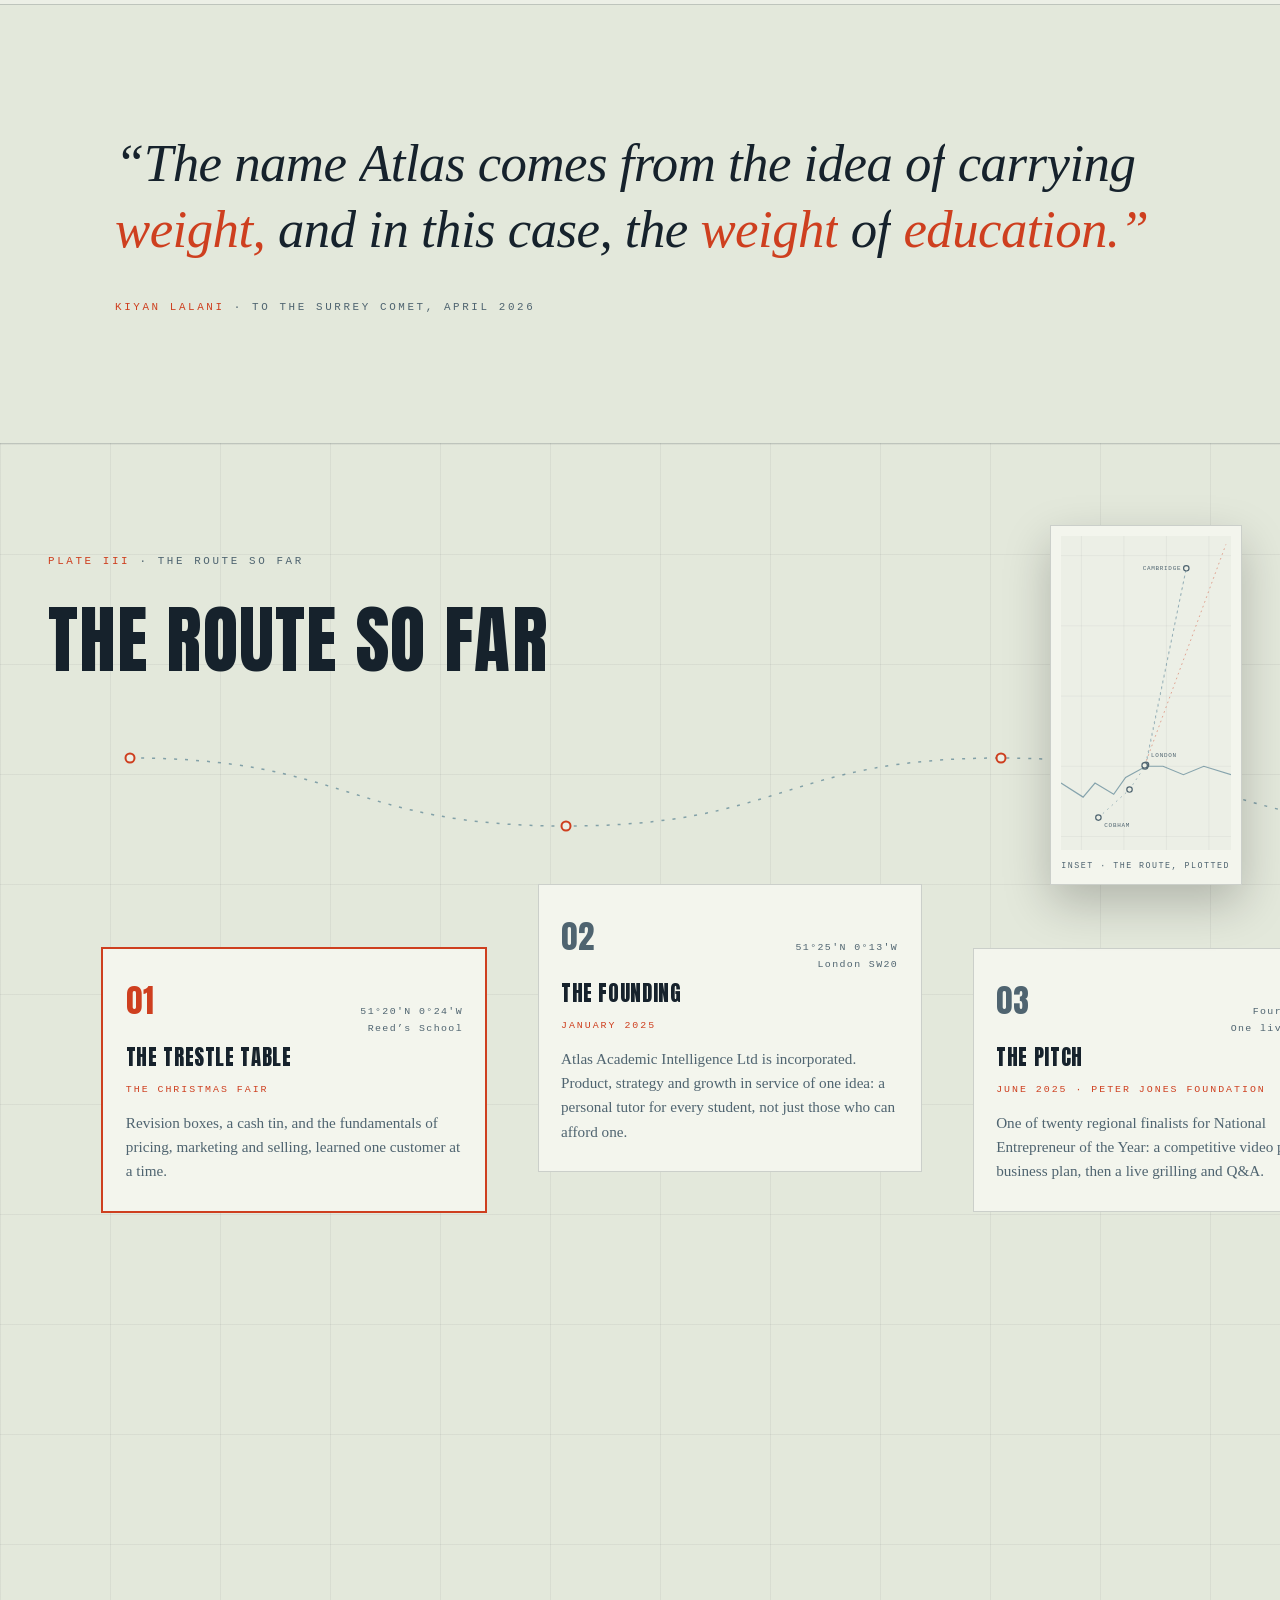
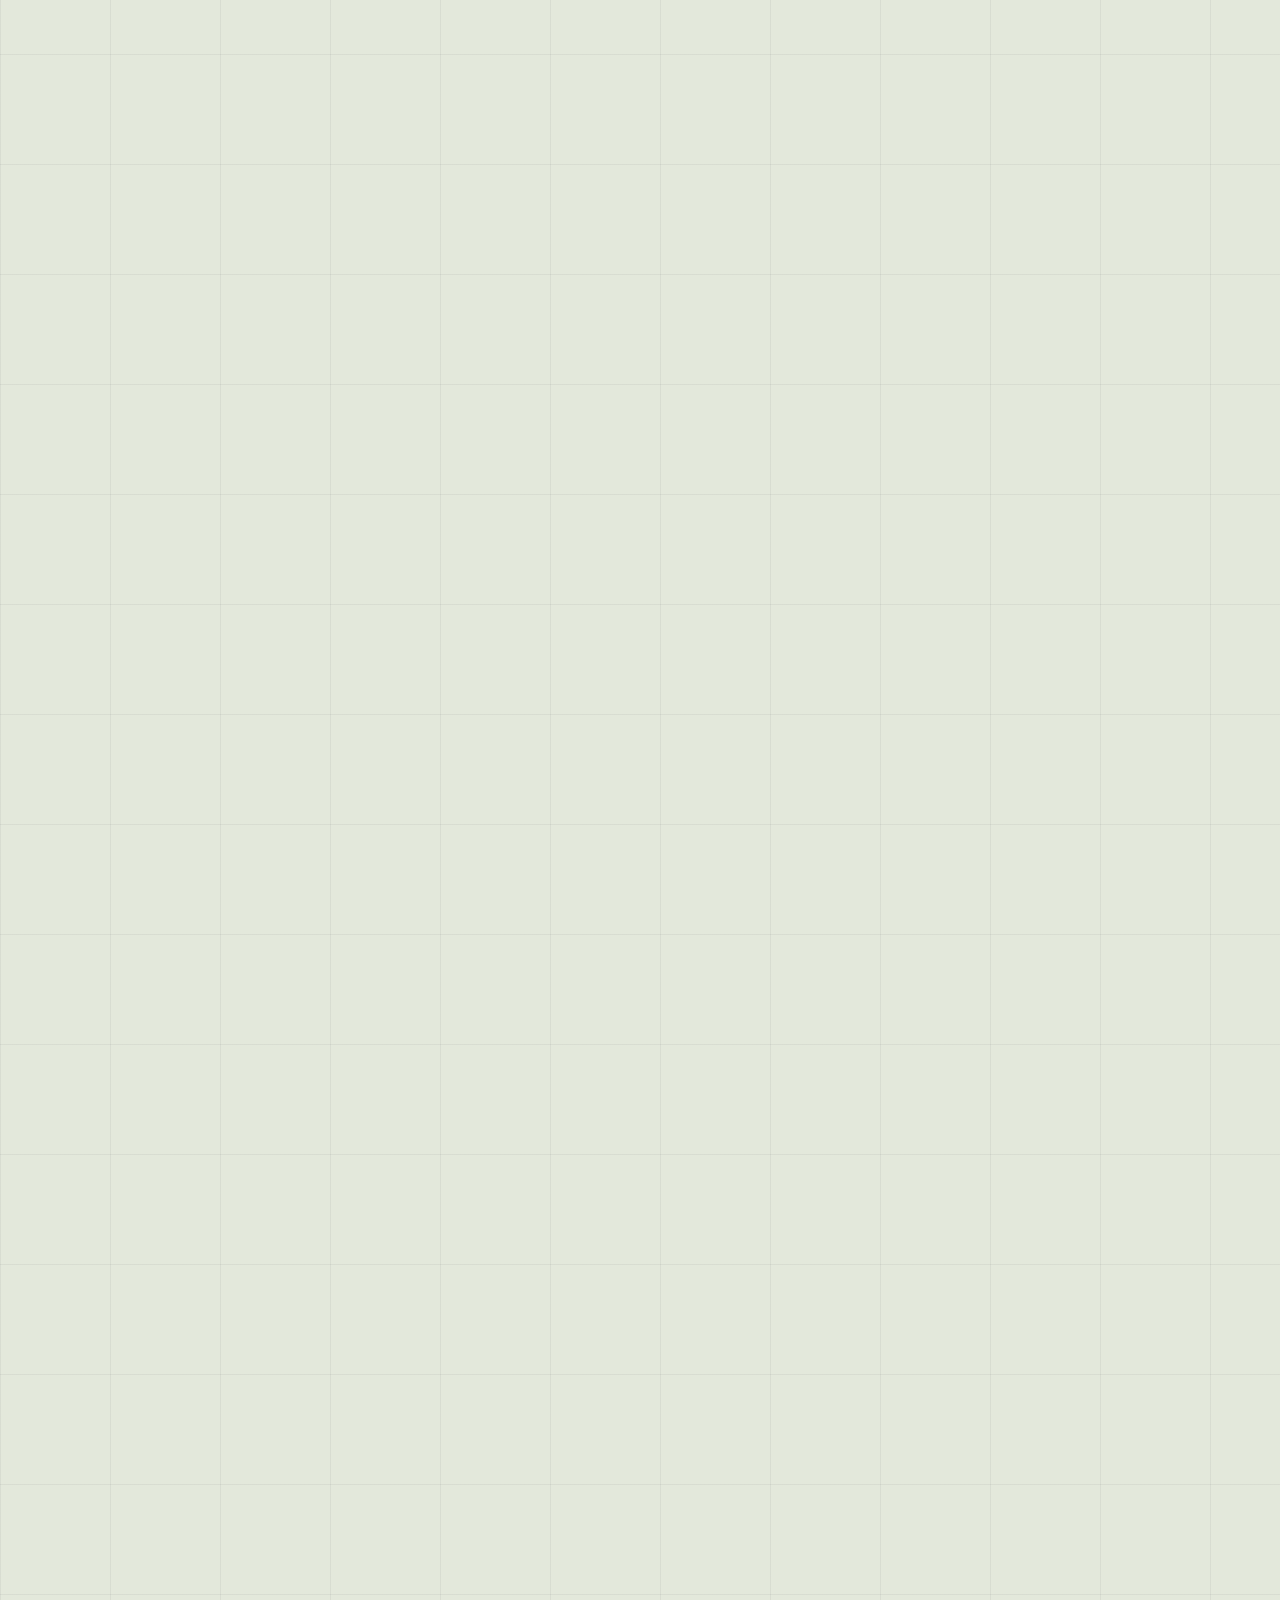
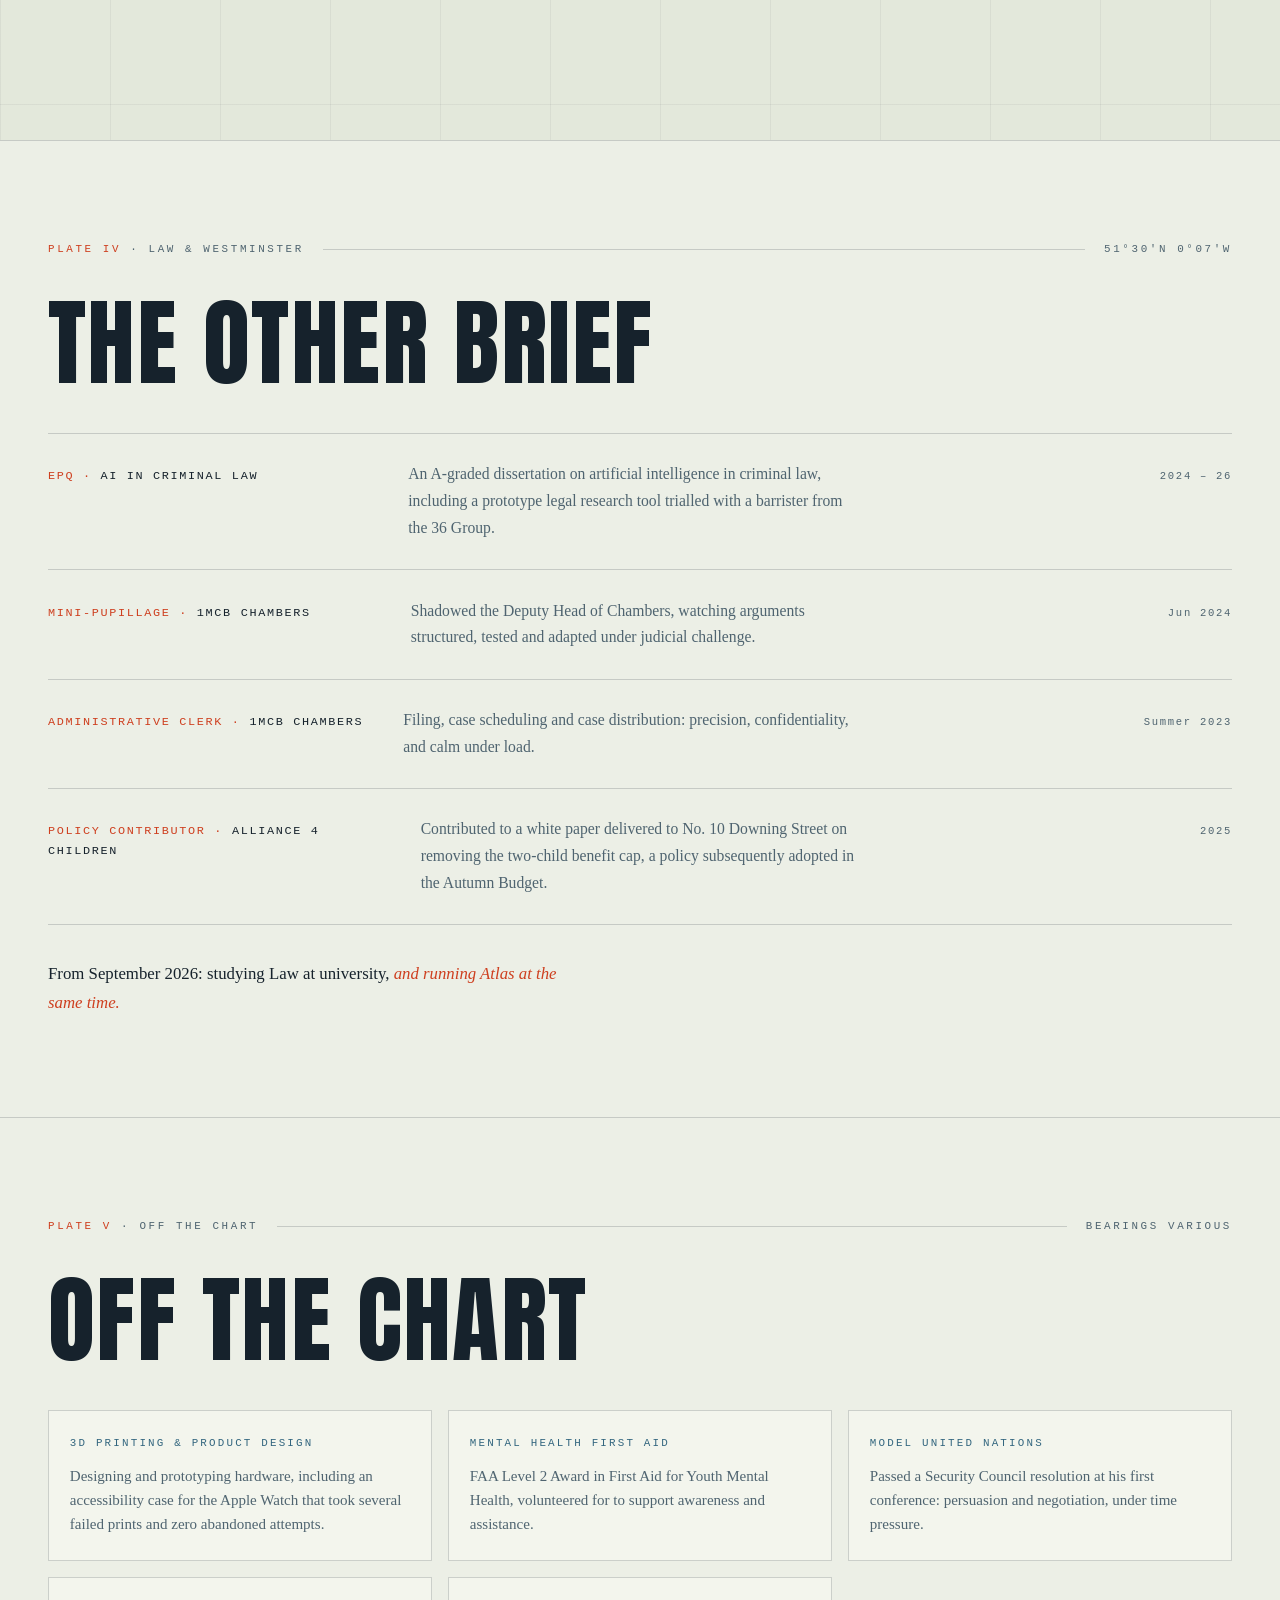
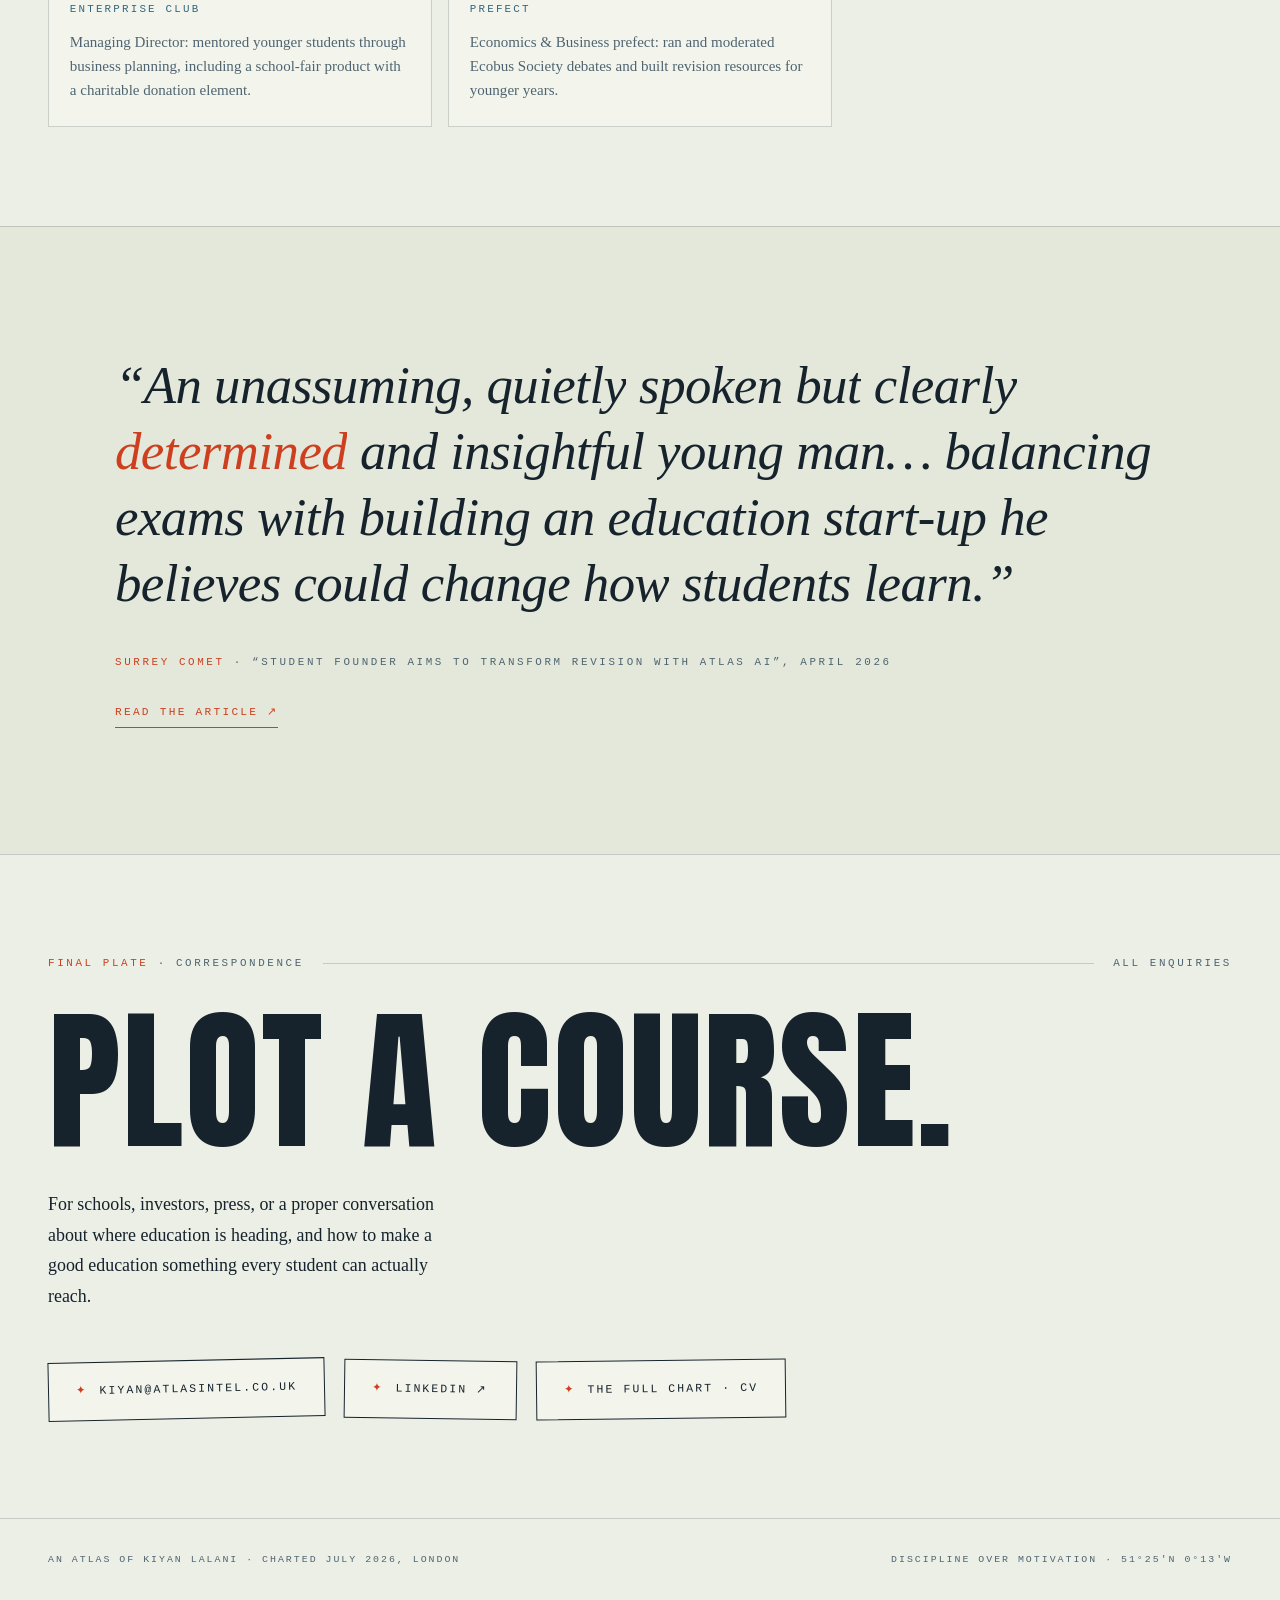
==== commit 1dfca65b: "Add PIN-gated Atlas easter egg and hidden terminal portfolio" ====
--- a/index.html
+++ b/index.html
@@ -32,6 +32,9 @@
 <style>
 *,*::before,*::after{box-sizing:border-box;}
 body{margin:0;padding:0;}
+
+.atlas-pin-dialog{width:min(390px,calc(100vw - 40px));padding:30px;background:var(--bg,#ECEFE6);color:var(--ink,#0B141C);border:1px solid currentColor;border-radius:2px;box-shadow:0 20px 80px #0005}.atlas-pin-dialog::backdrop{background:#071019aa;backdrop-filter:blur(5px)}.atlas-pin-dialog h2{font-family:Georgia,serif;font-size:28px;margin:10px 0}.atlas-pin-dialog p{font-family:monospace;font-size:11px;letter-spacing:1px}.atlas-pin-dialog input{width:100%;padding:13px;margin:15px 0;background:transparent;border:1px solid currentColor;color:inherit;font:24px monospace;letter-spacing:12px;text-align:center}.atlas-pin-actions{display:flex;justify-content:space-between;gap:20px}.atlas-pin-actions button{font:11px monospace;padding:10px 15px;cursor:pointer;background:transparent;color:inherit;border:1px solid currentColor}.atlas-pin-actions button[type=submit]{background:#0B141C;color:#ECEFE6}.atlas-pin-error{min-height:18px;letter-spacing:0!important}
+
 </style>
 <style>
 /* ============ TOKENS — day chart / night passage ============ */
@@ -1152,6 +1155,24 @@
   document.addEventListener('keydown',function(e){if(e.key==='Escape')setFig(false);});
 }
 
+
+function openAtlasPin(){
+ var dialog=document.getElementById('atlasPinDialog');
+ var input=document.getElementById('atlasPinInput');
+ var error=document.getElementById('atlasPinError');
+ input.value='';error.textContent='';dialog.showModal();input.focus();
+ if(dialog.dataset.bound)return;
+ dialog.dataset.bound='1';
+ document.getElementById('atlasPinCancel').onclick=function(){dialog.close();};
+ document.getElementById('atlasPinForm').onsubmit=function(e){
+  e.preventDefault();
+  if(input.value==='1590'){
+   sessionStorage.setItem('atlas-vault-unlocked','1');
+   window.location.assign('/atlas-vault/');
+  }else{error.textContent='Incorrect PIN. Try again.';input.value='';input.focus();}
+ };
+}
+
 /* ---------- easter egg: type "atlas" ---------- */
 var eggBuf='';
 window.addEventListener('keydown',function(e){
@@ -1170,8 +1191,10 @@
   toast.textContent='SECRET BEARING FOUND · 51°25′N 0°13′W · THANKS FOR EXPLORING';
   toast.classList.add('show');
   clearTimeout(toast._t); toast._t=setTimeout(function(){toast.classList.remove('show');},4200);
+  openAtlasPin();
 });
 })();
 </script>
+<dialog id="atlasPinDialog" class="atlas-pin-dialog" aria-labelledby="atlasPinTitle"><form id="atlasPinForm"><p>SECRET BEARING FOUND</p><h2 id="atlasPinTitle">Enter the access PIN.</h2><input id="atlasPinInput" type="password" inputmode="numeric" pattern="[0-9]{4}" maxlength="4" autocomplete="off" aria-label="Four-digit access PIN" required><p id="atlasPinError" class="atlas-pin-error" role="status"></p><div class="atlas-pin-actions"><button id="atlasPinCancel" type="button">CANCEL</button><button type="submit">CONTINUE ↗</button></div></form></dialog>
 </body>
 </html>
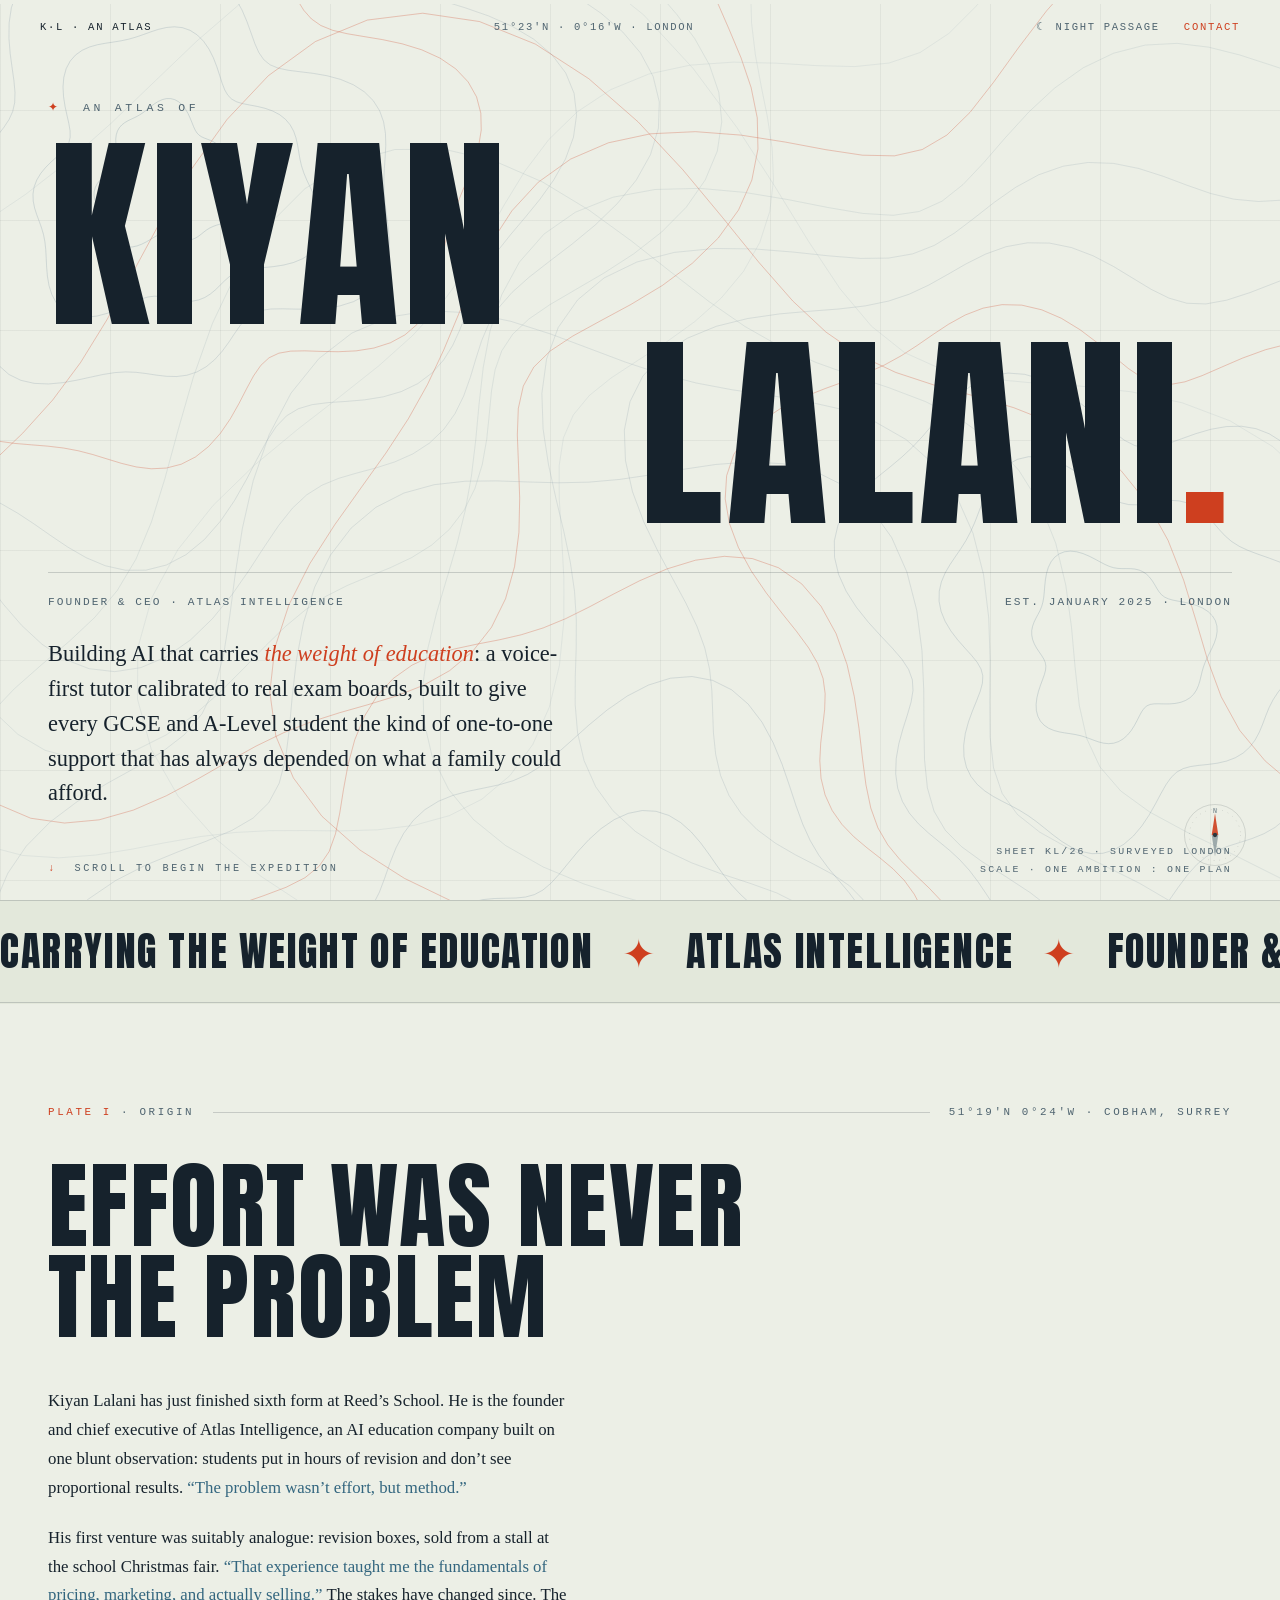
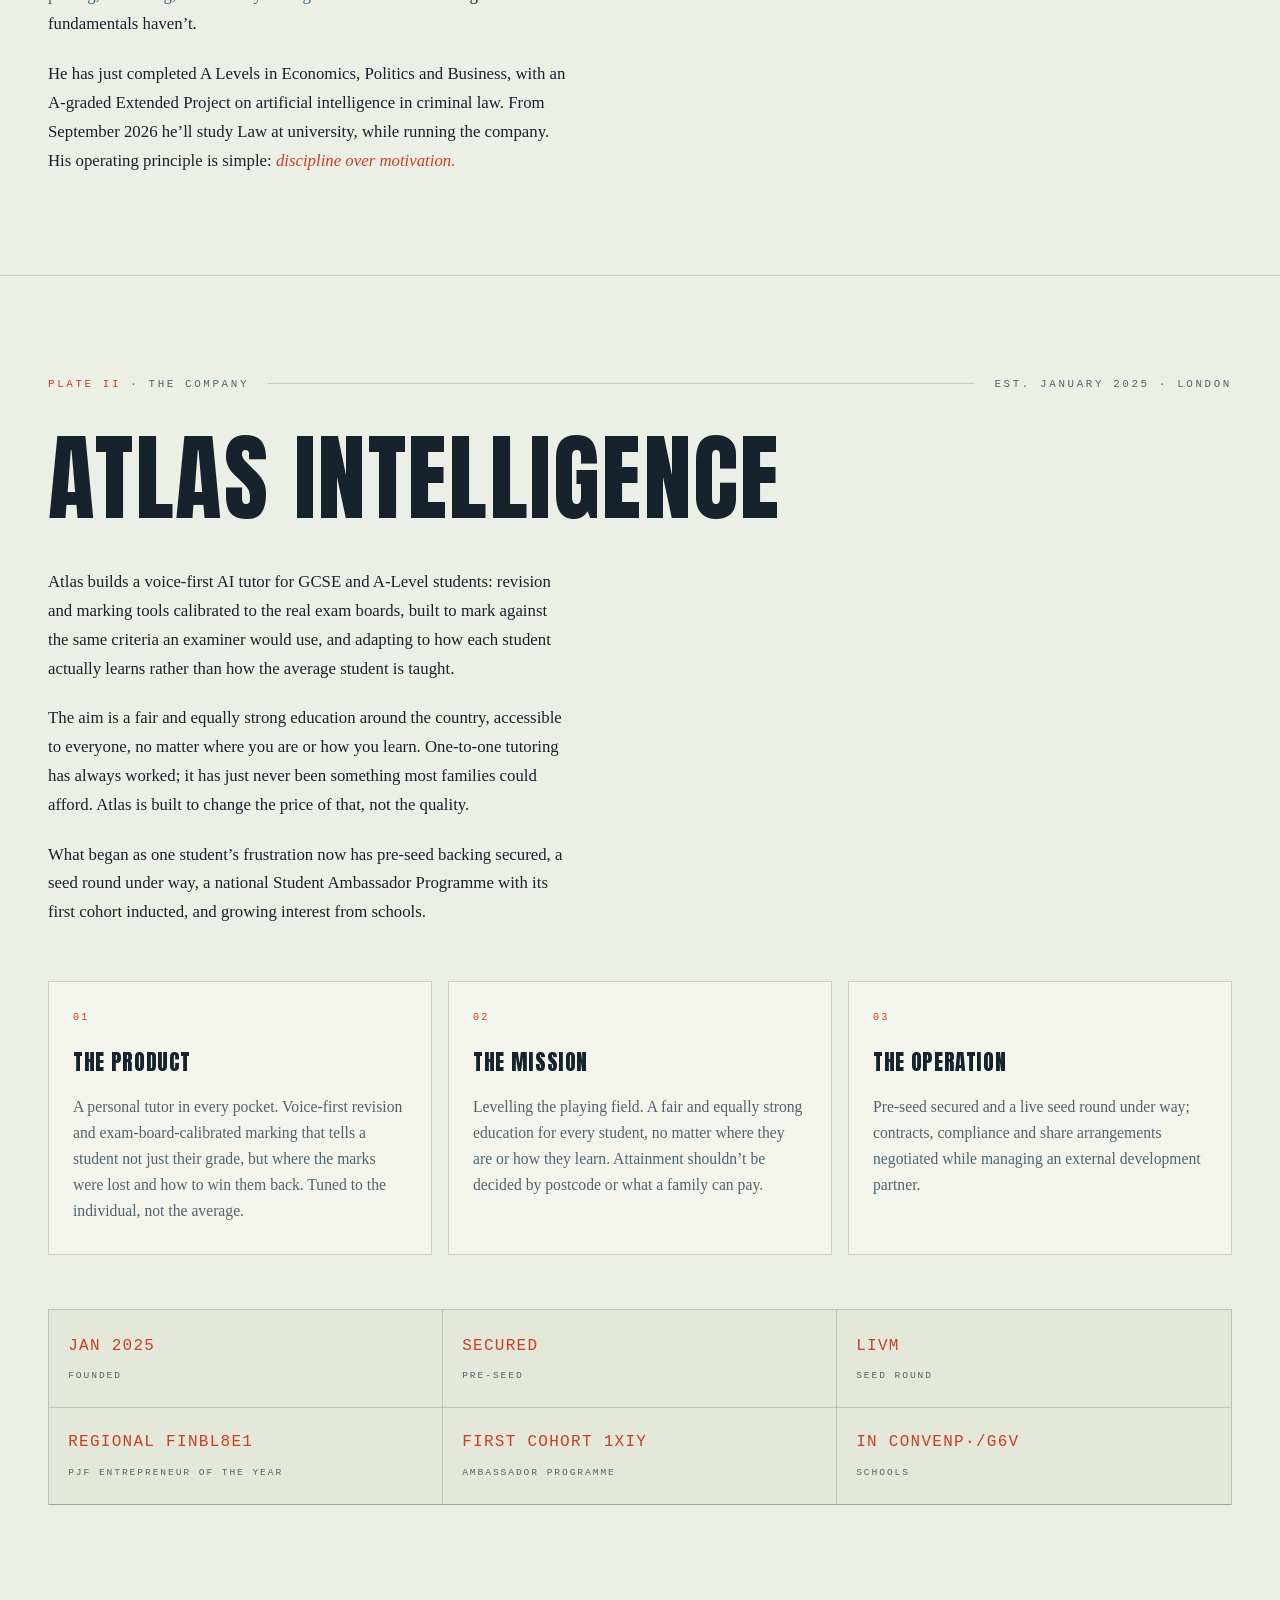
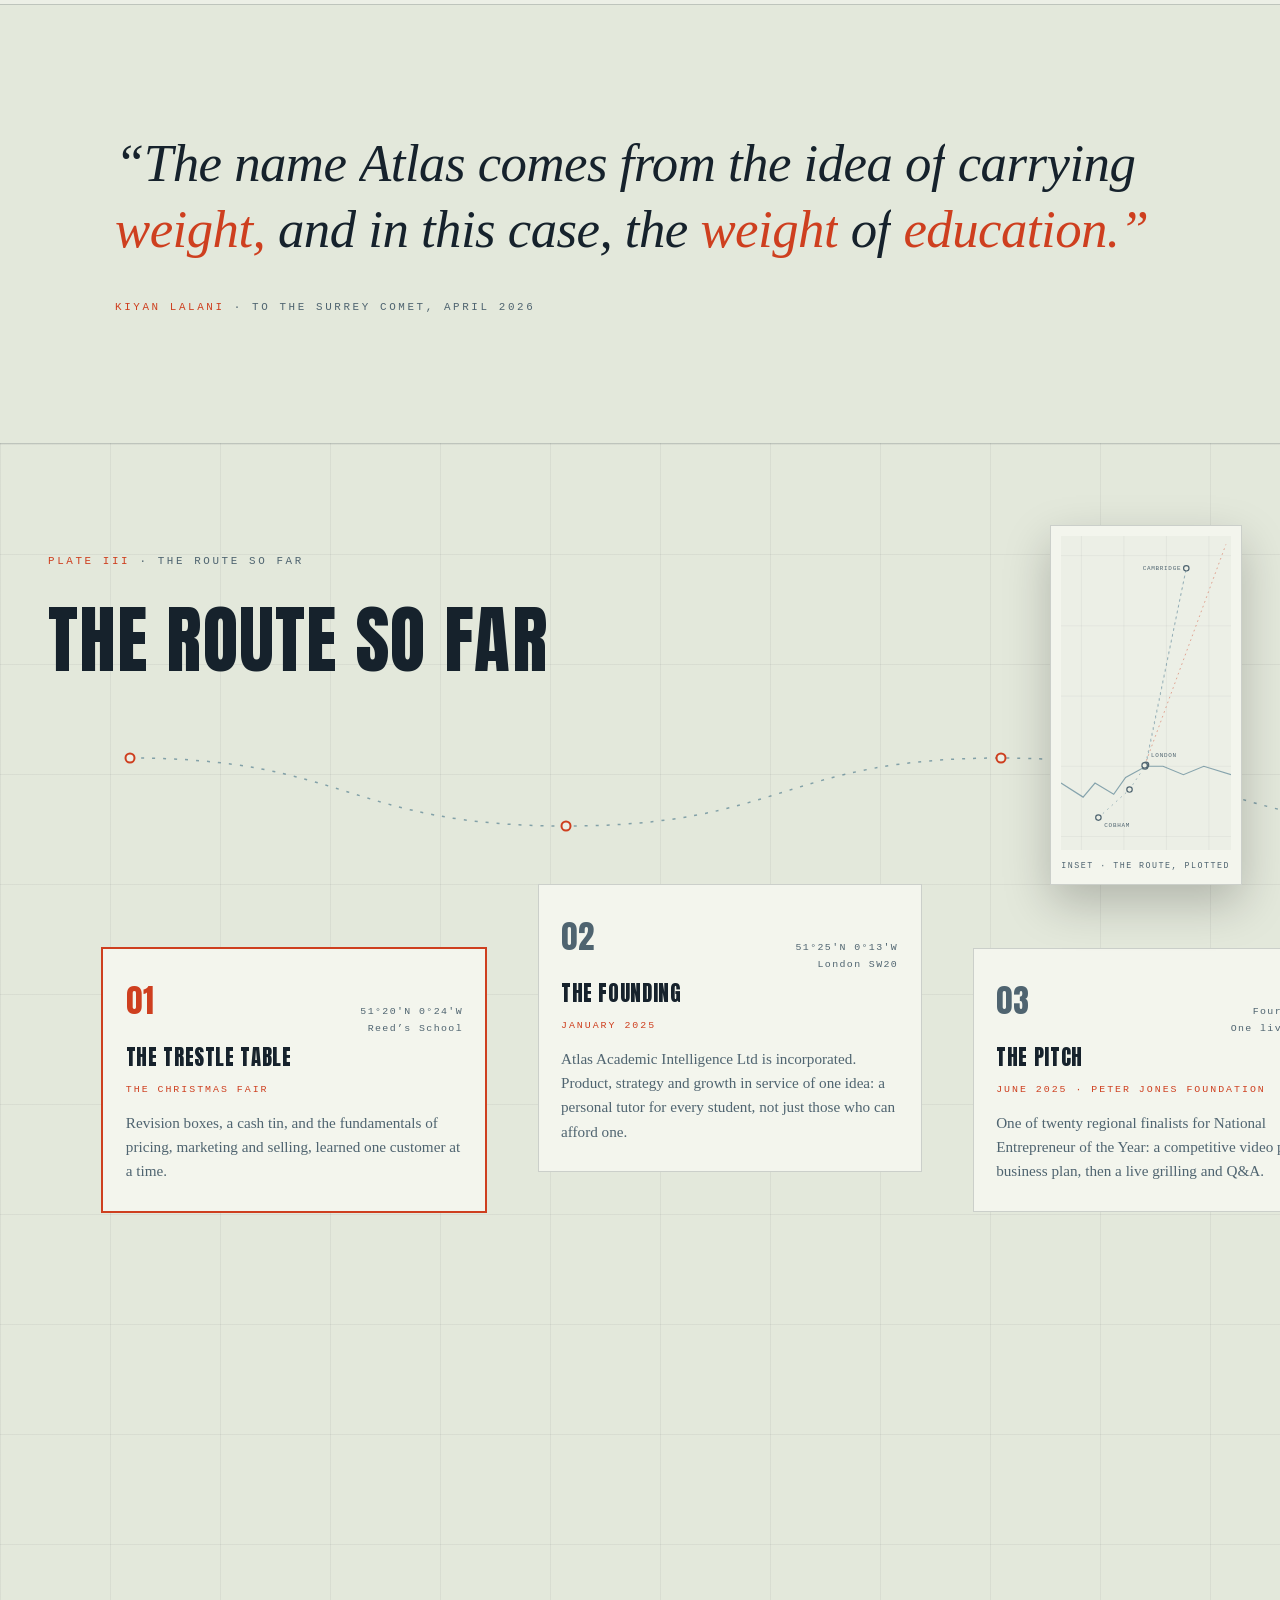
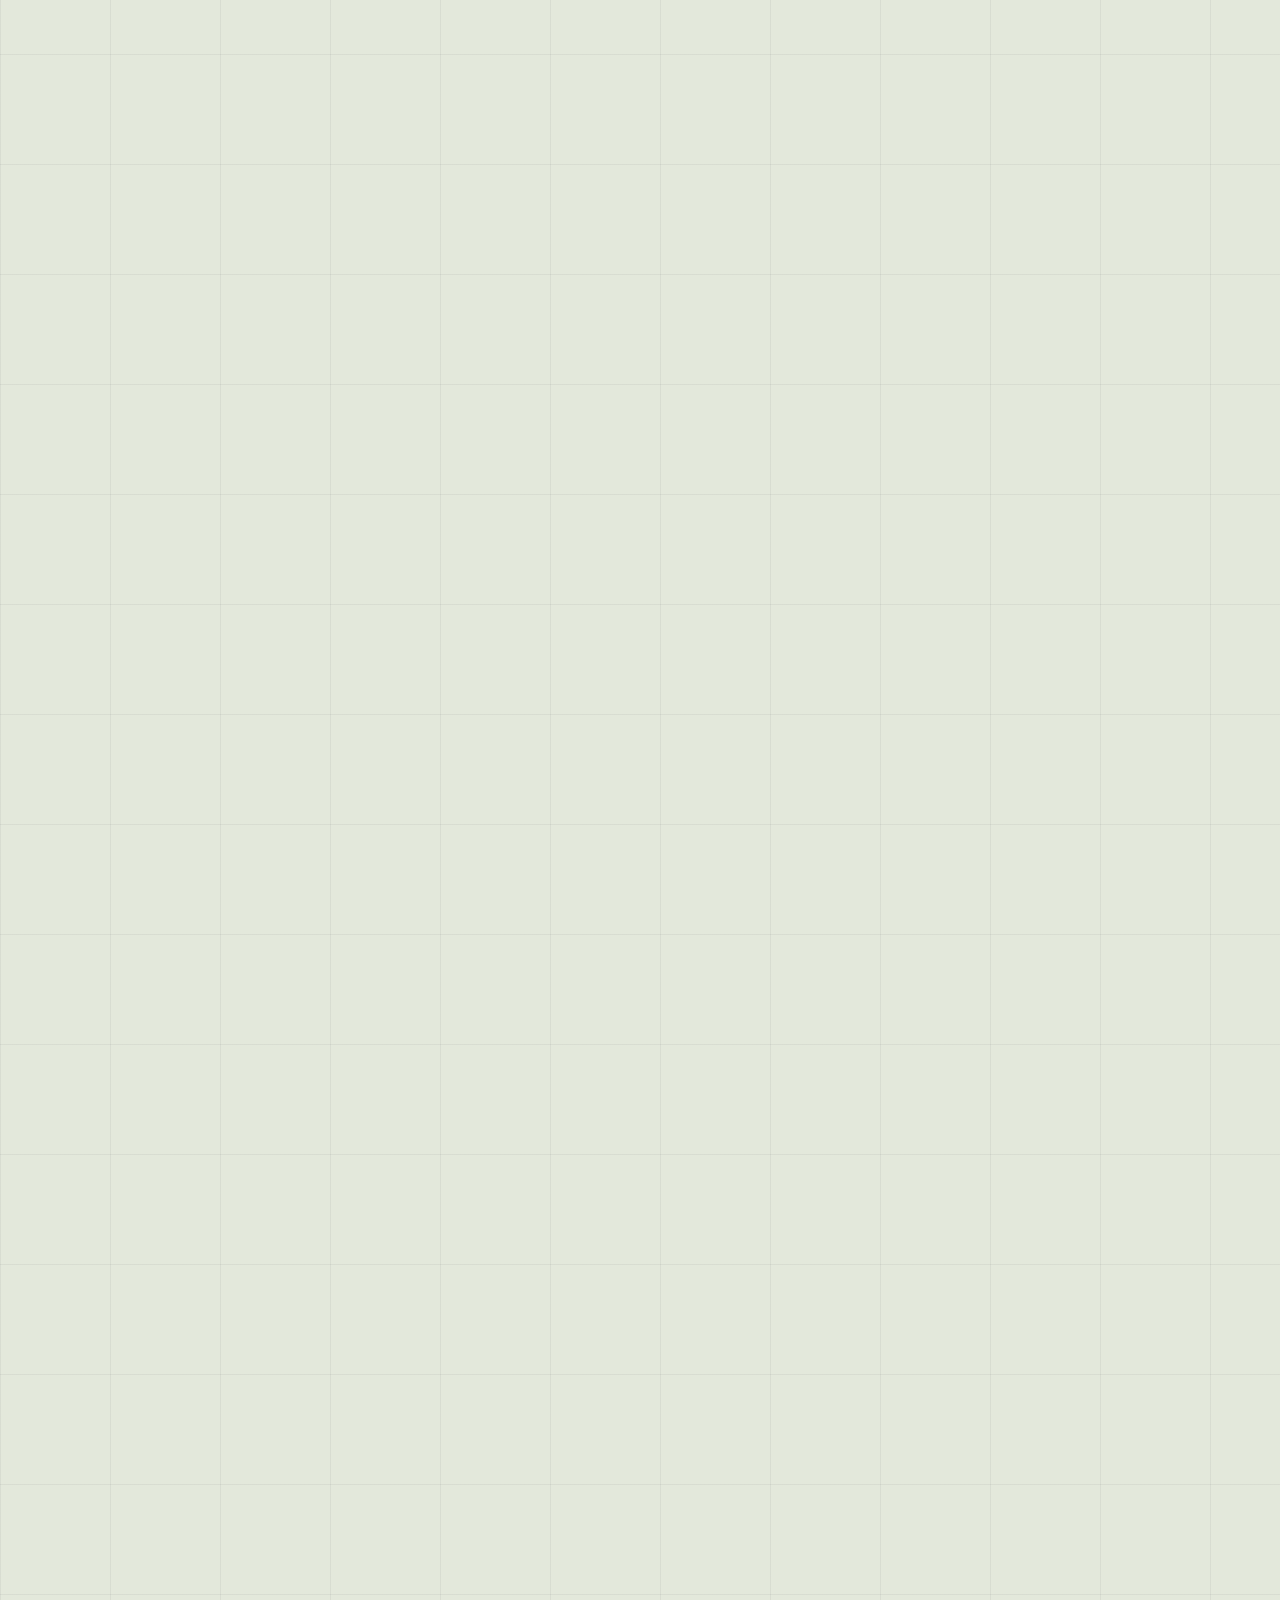
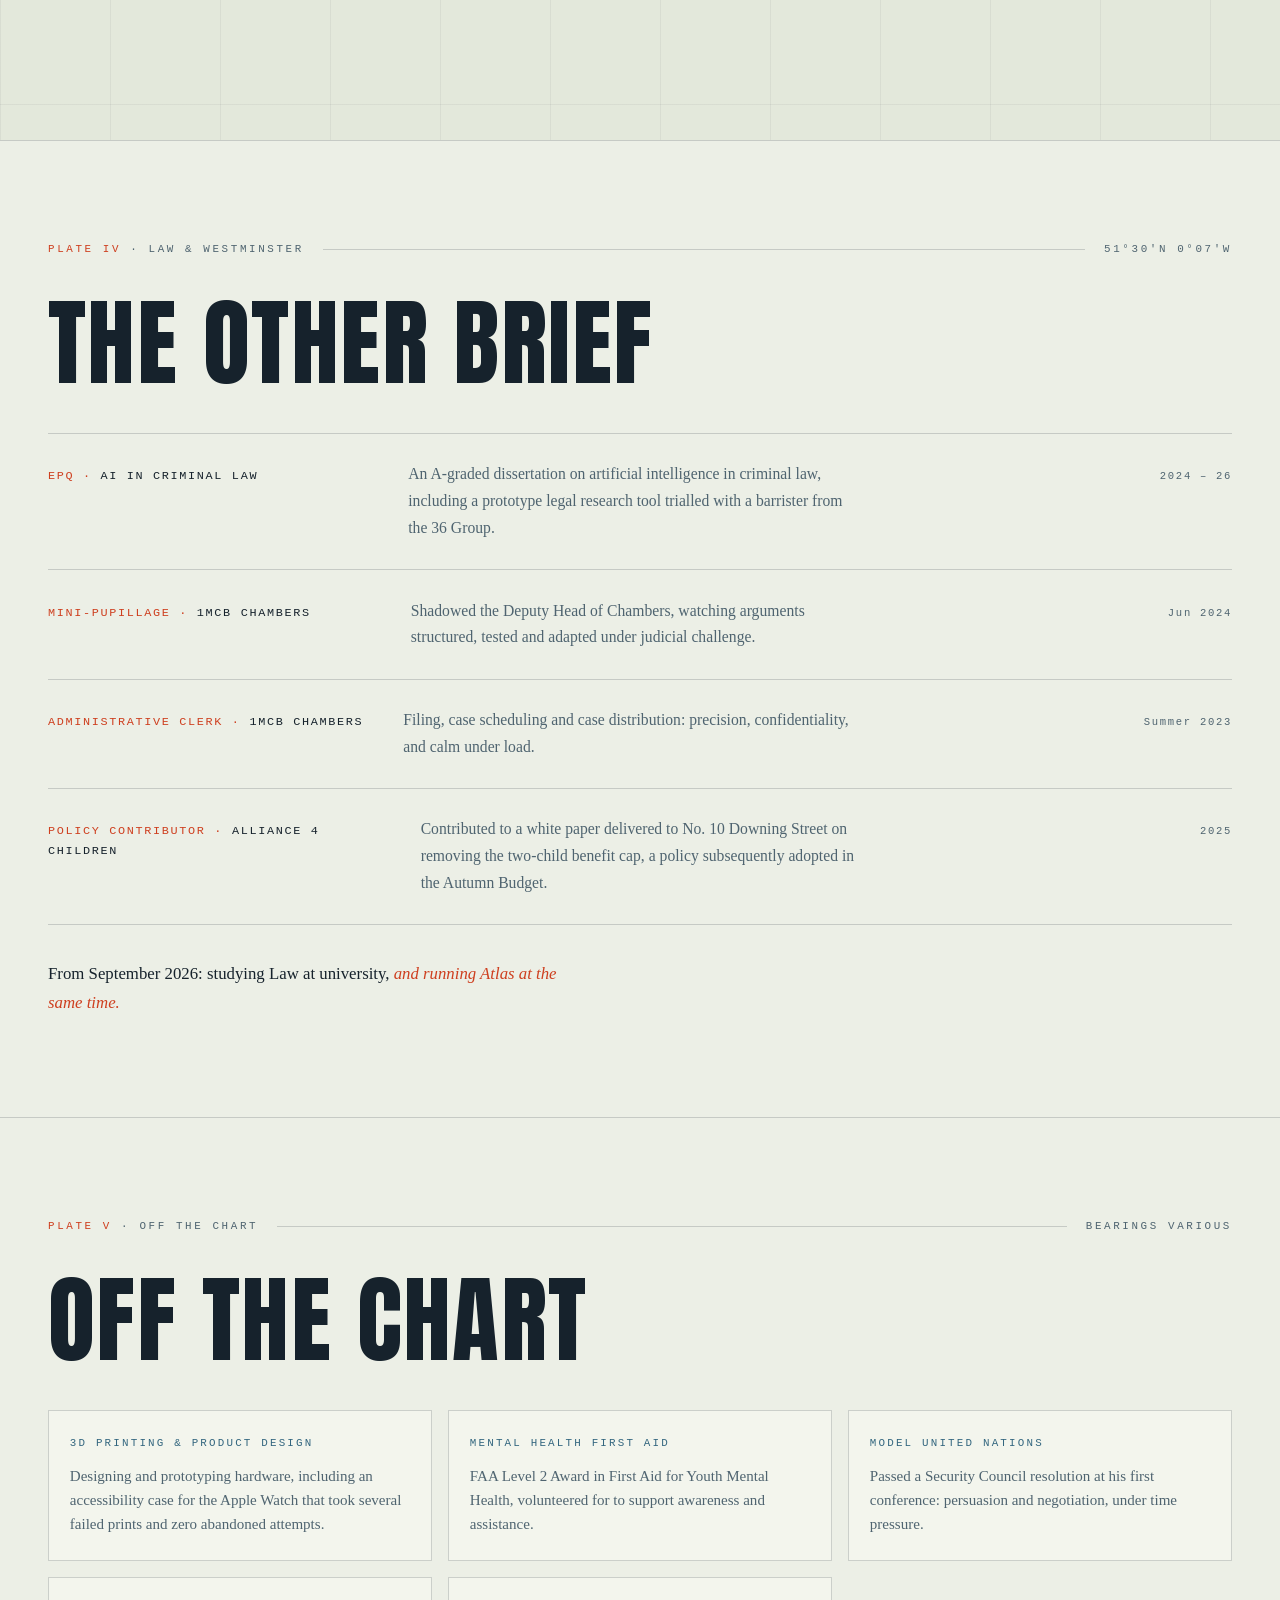
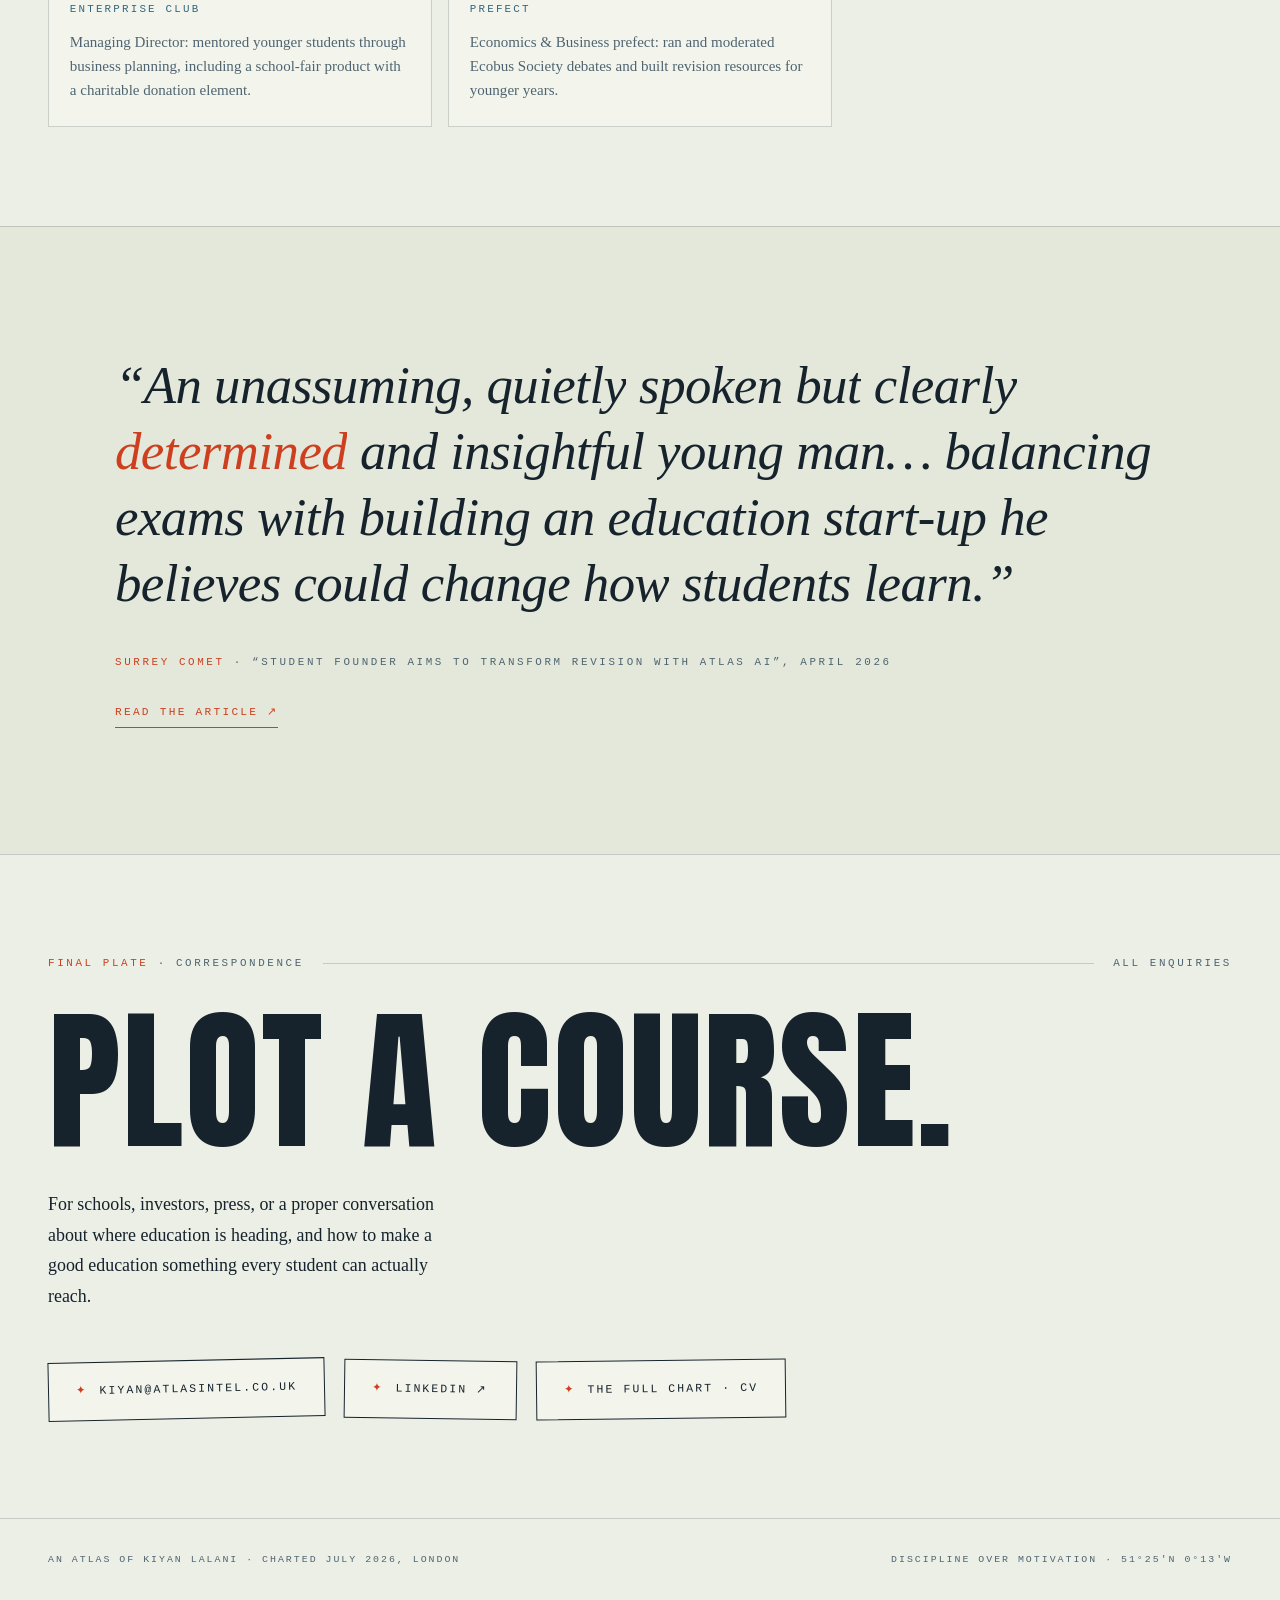
==== commit a025ea31: "Prevent Atlas trigger key from entering the PIN field" ====
--- a/index.html
+++ b/index.html
@@ -1191,6 +1191,7 @@
   toast.textContent='SECRET BEARING FOUND · 51°25′N 0°13′W · THANKS FOR EXPLORING';
   toast.classList.add('show');
   clearTimeout(toast._t); toast._t=setTimeout(function(){toast.classList.remove('show');},4200);
+  e.preventDefault();
   openAtlasPin();
 });
 })();
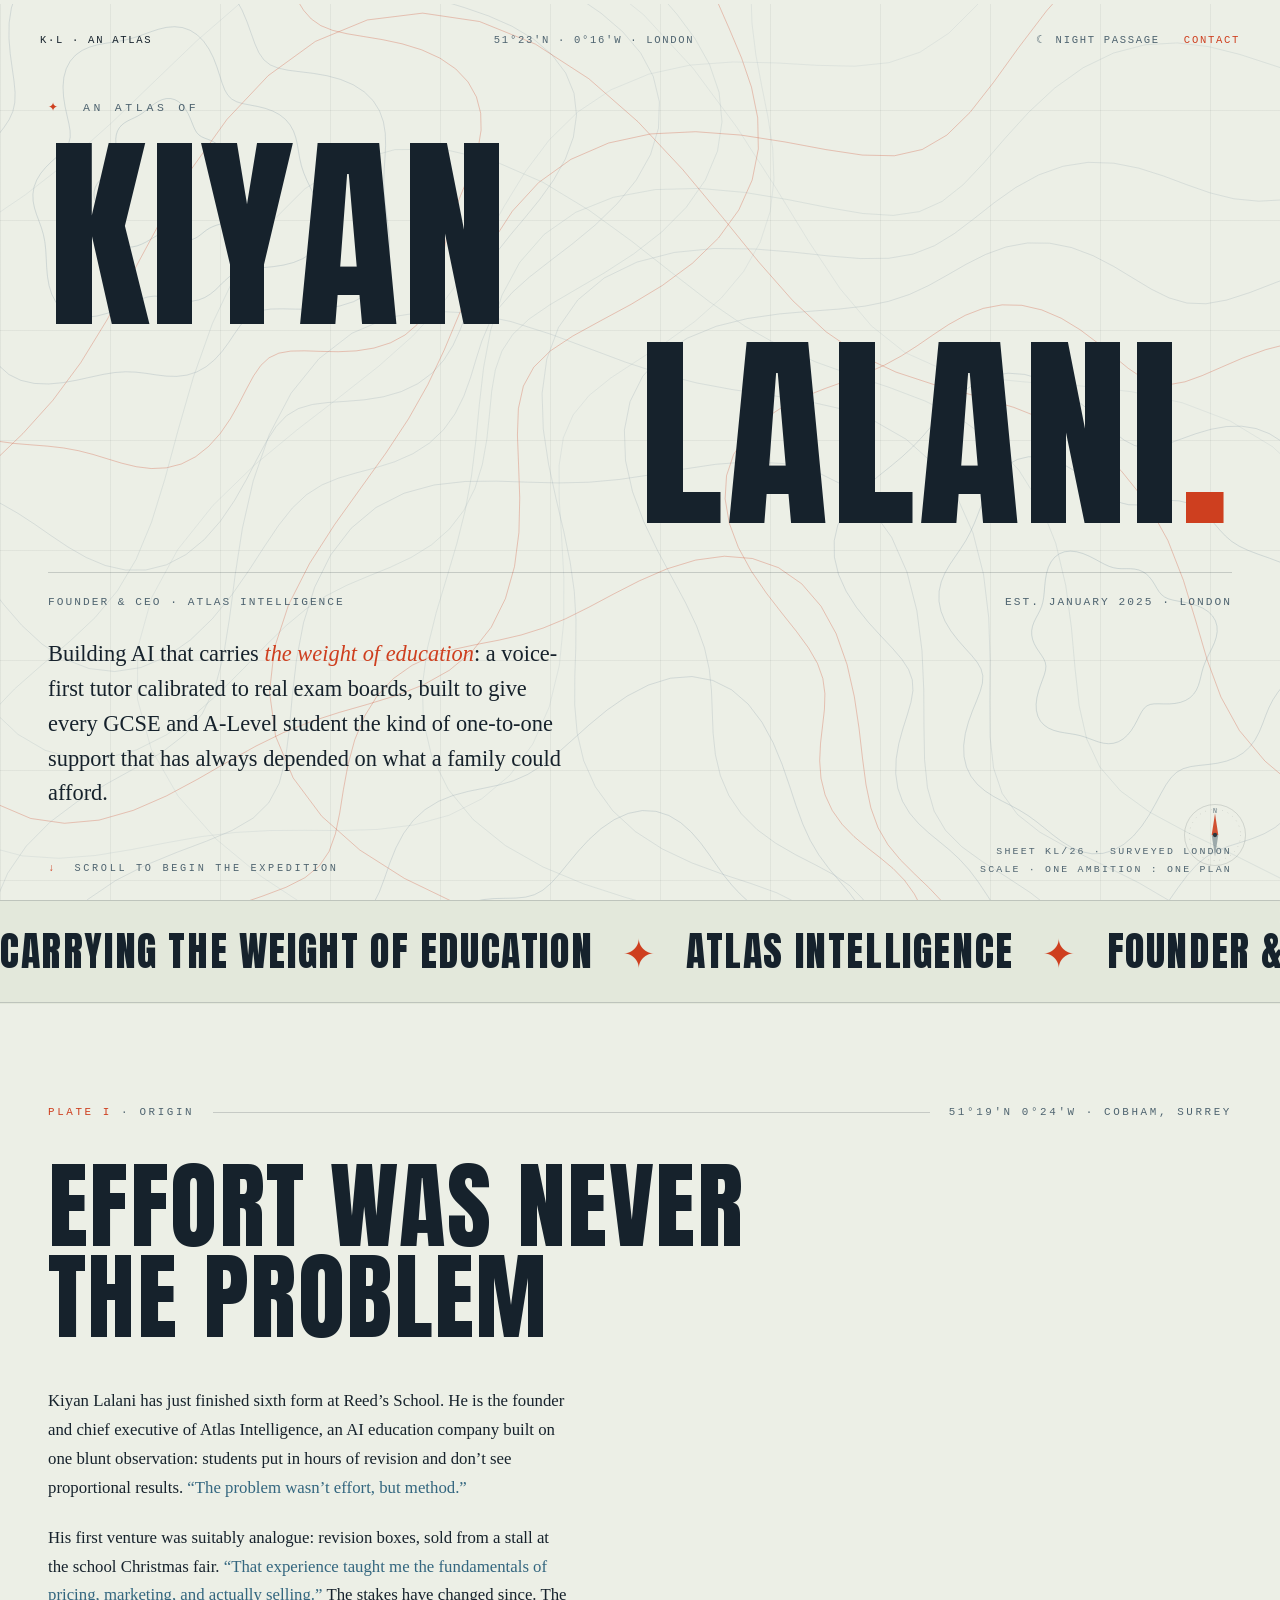
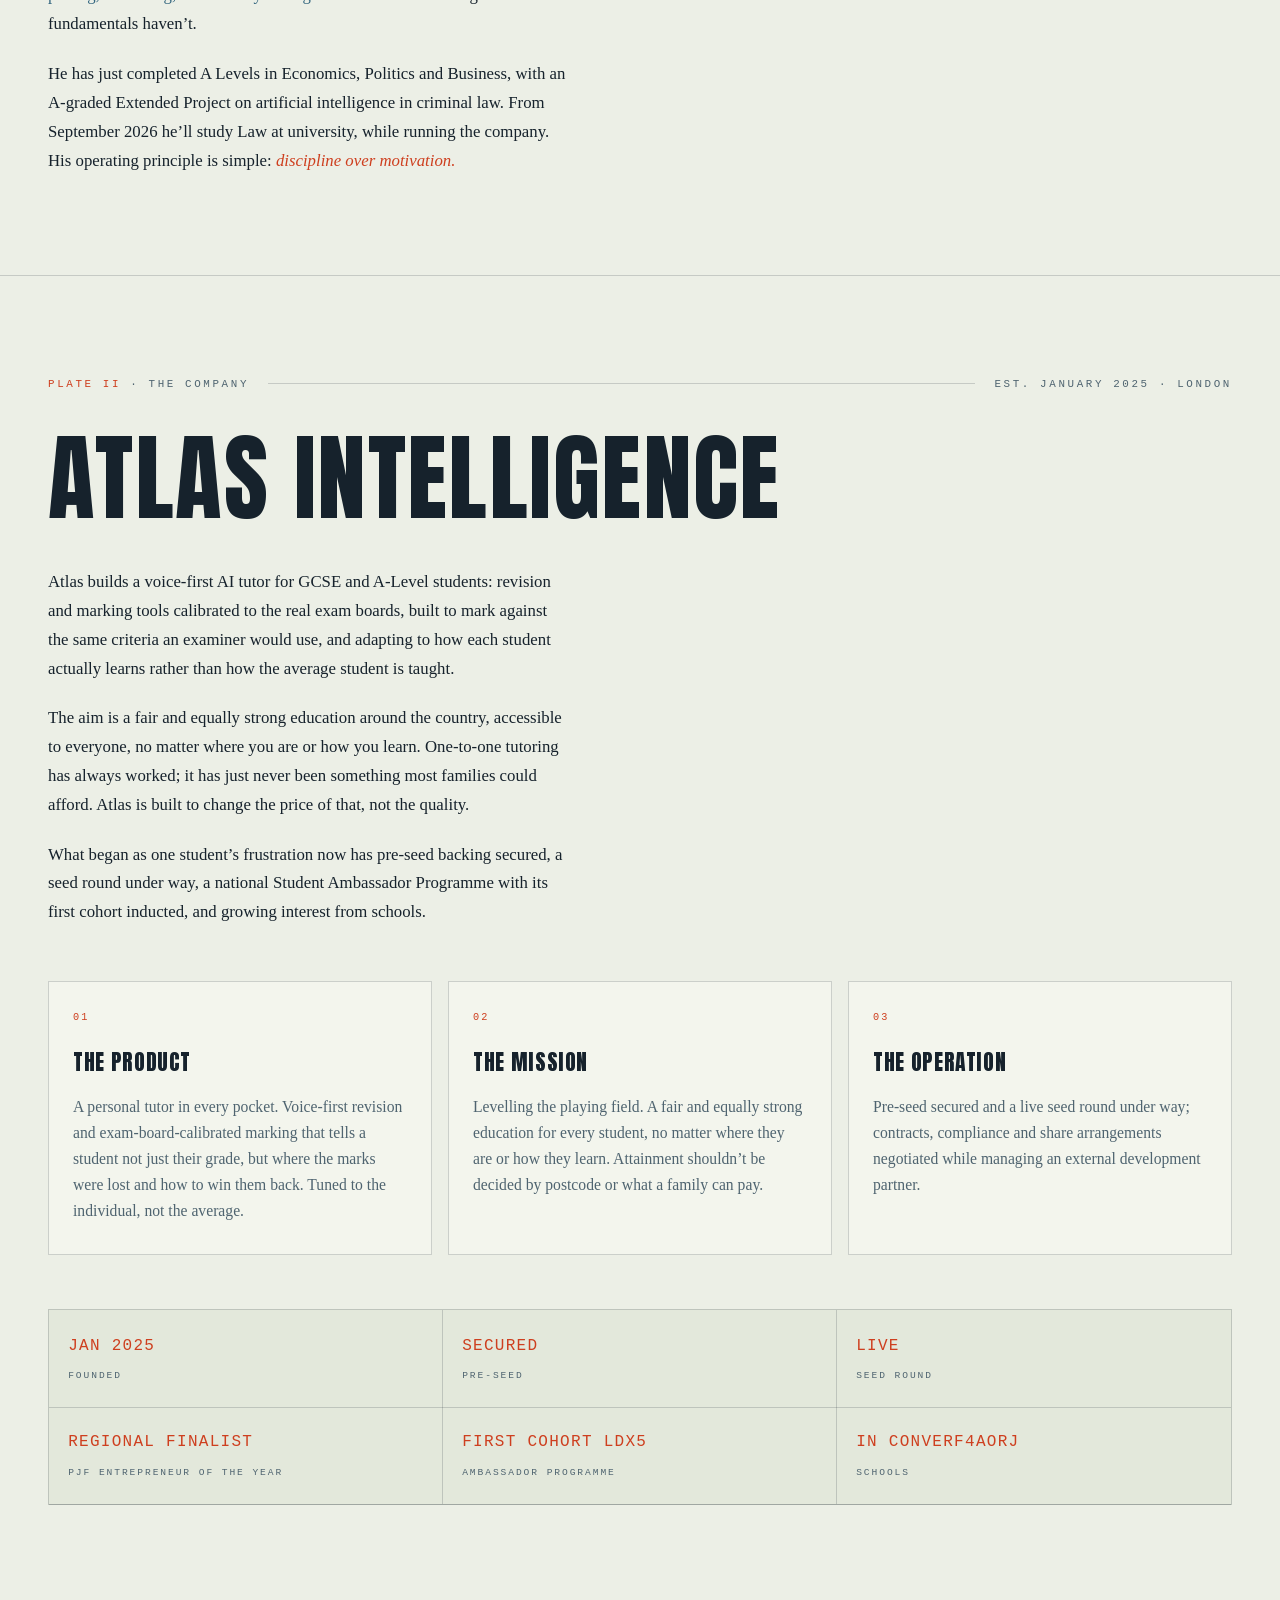
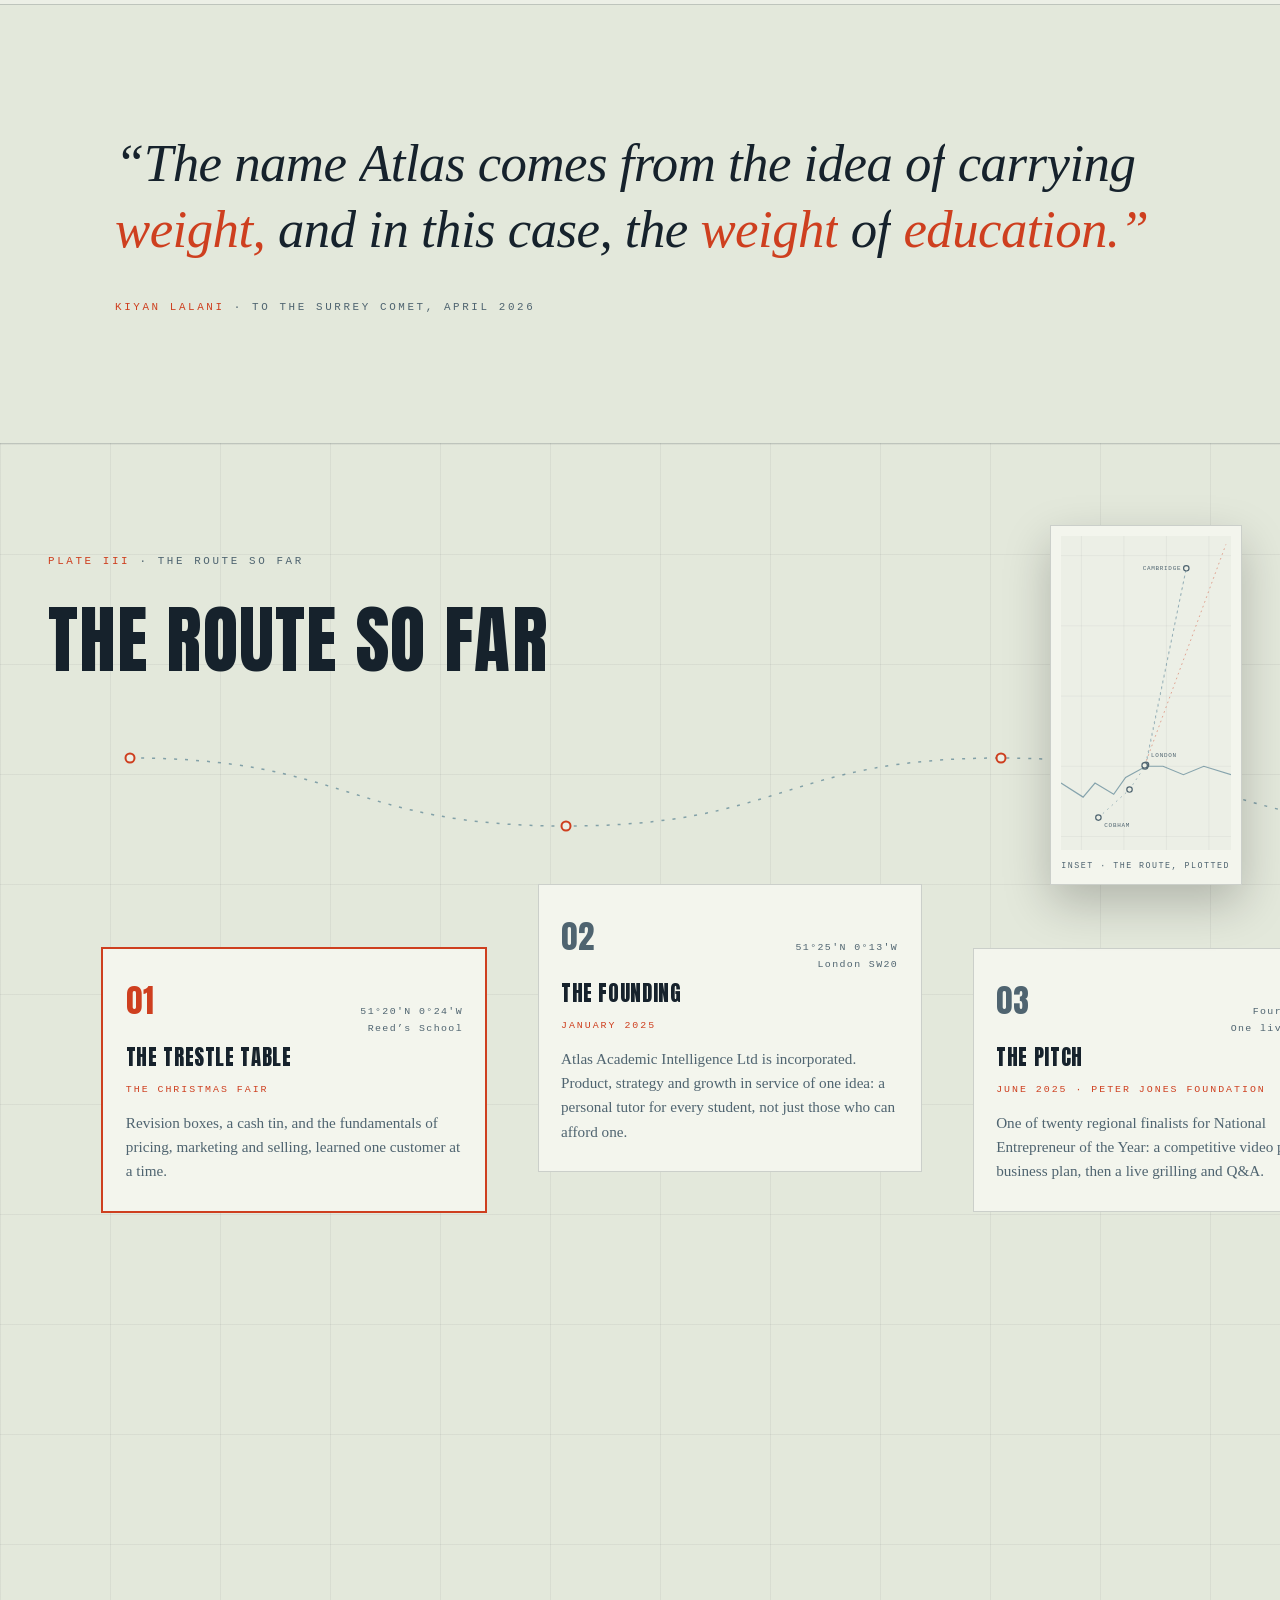
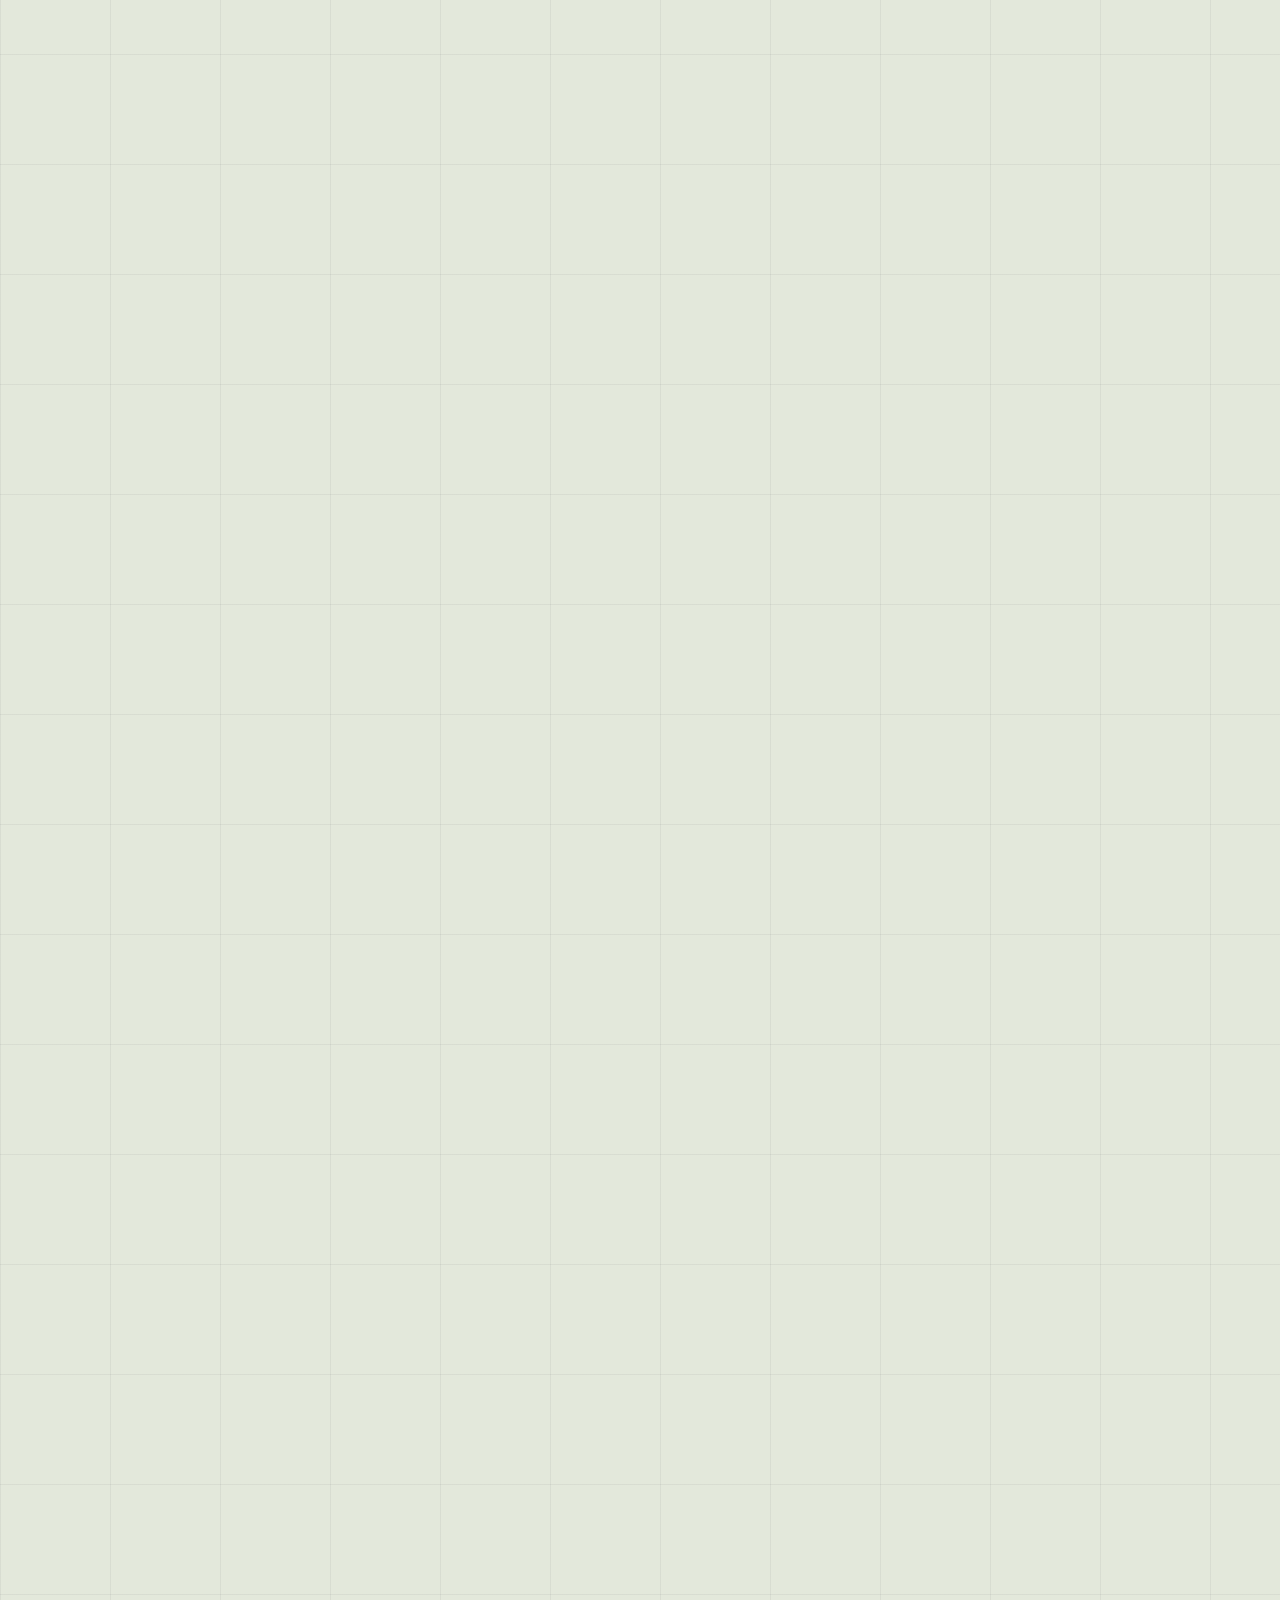
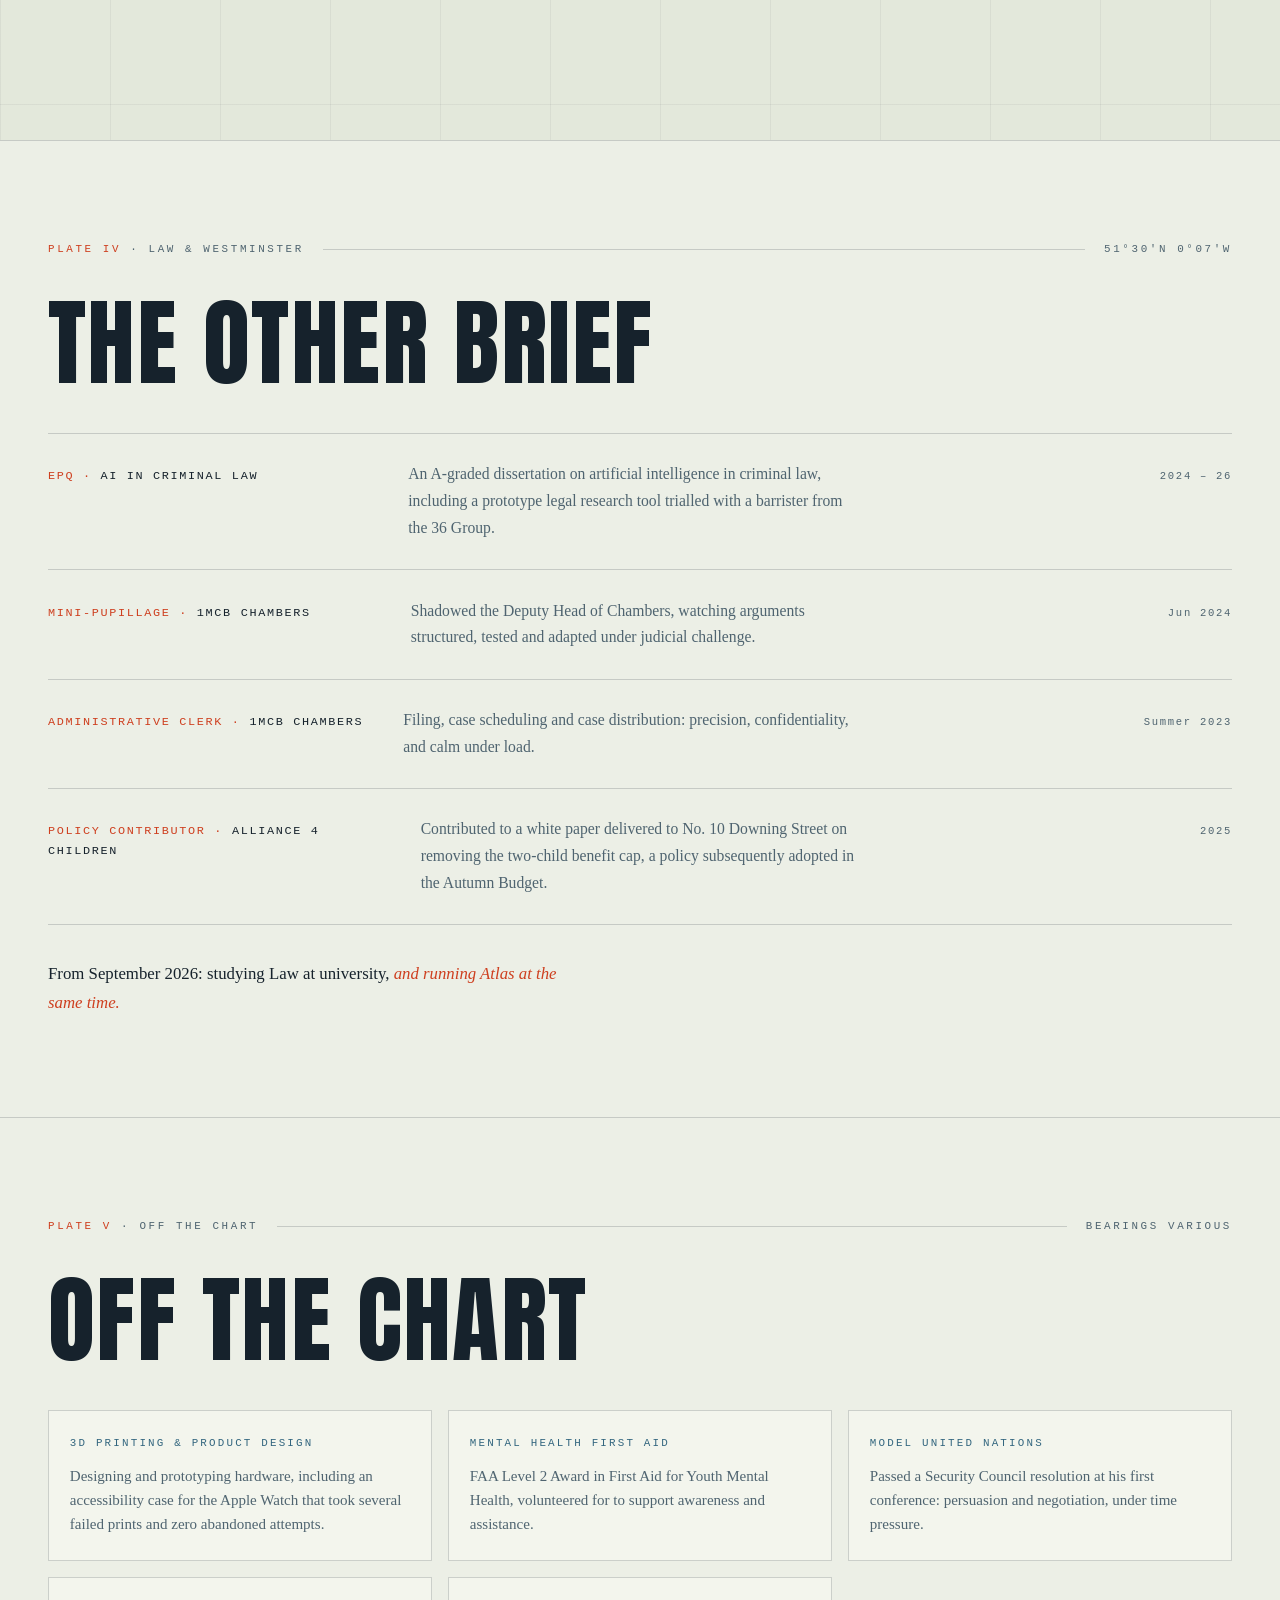
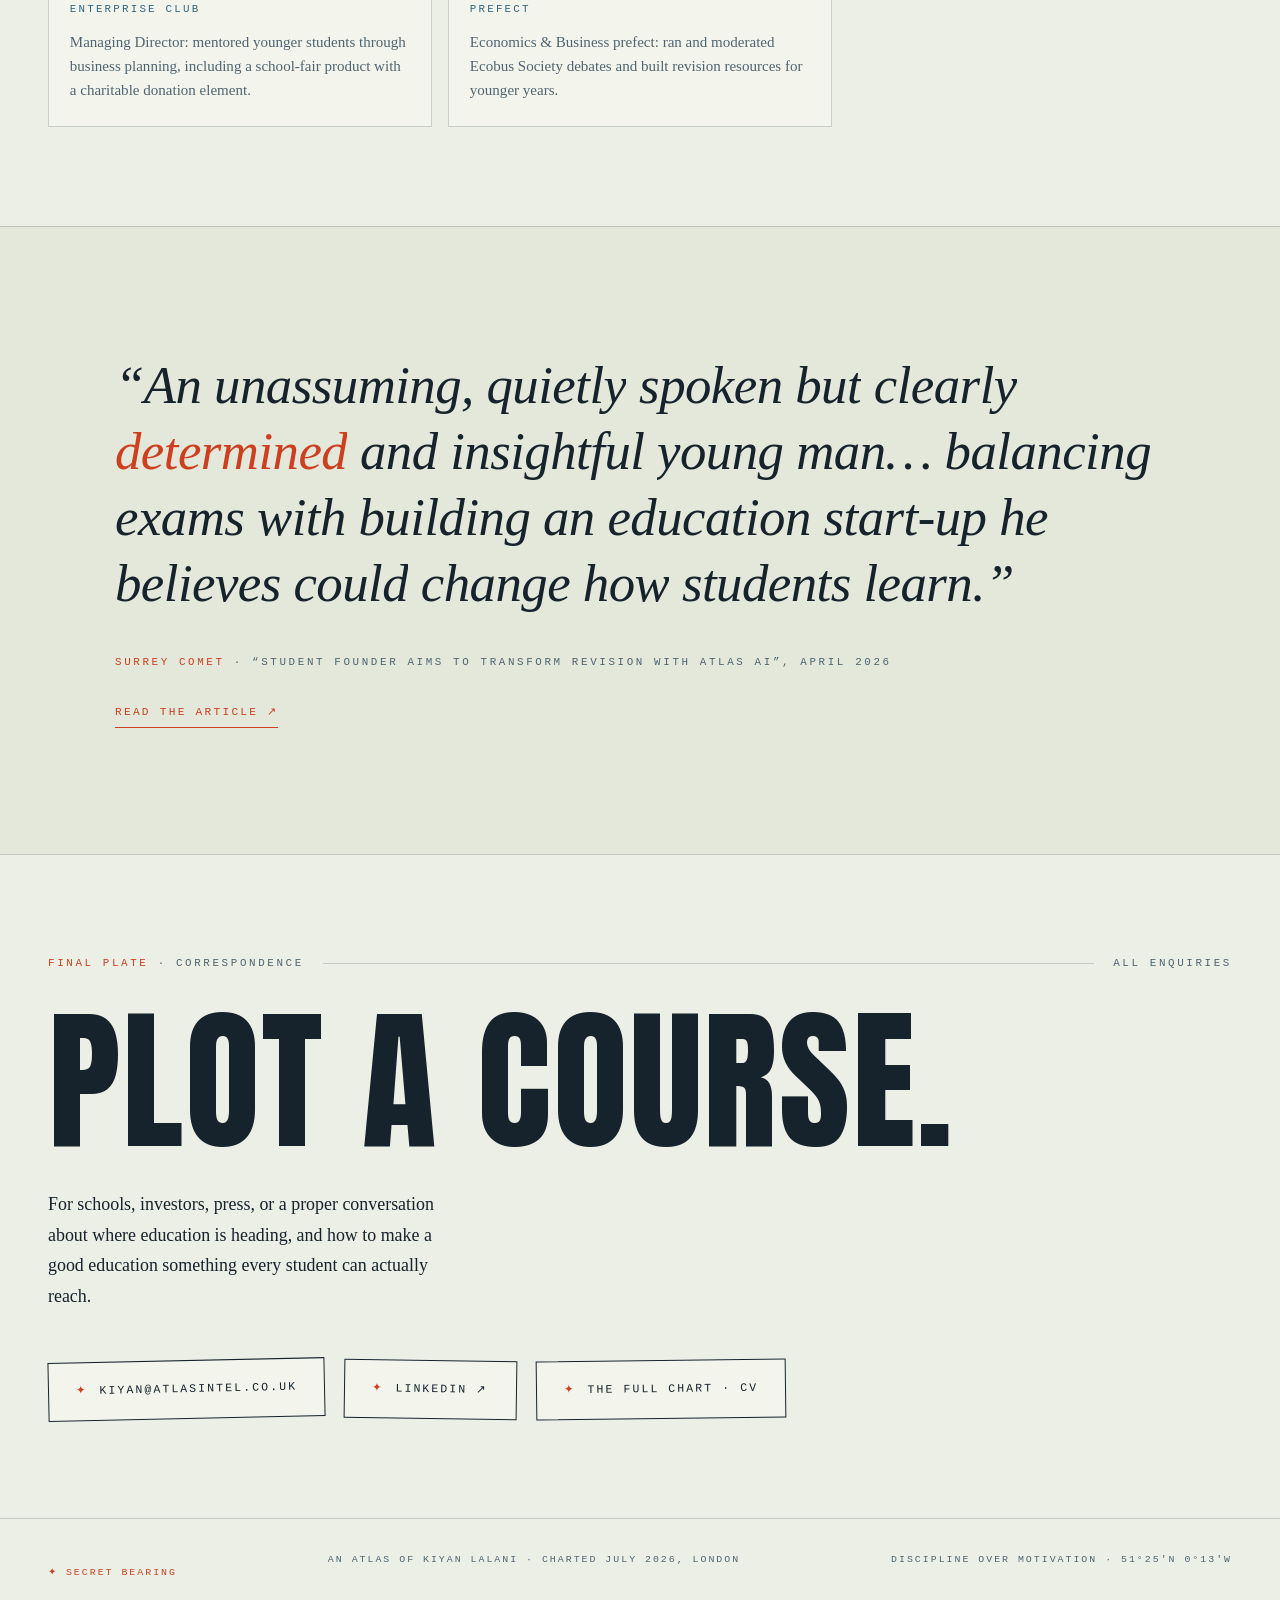
==== commit 63d5502f: "Add touch access to secret portfolio and responsive phone/foldable layouts" ====
--- a/index.html
+++ b/index.html
@@ -2,7 +2,7 @@
 <html lang="en">
 <head>
 <meta charset="utf-8">
-<meta name="viewport" content="width=device-width, initial-scale=1">
+<meta name="viewport" content="width=device-width, initial-scale=1, viewport-fit=cover">
 <meta name="theme-color" media="(prefers-color-scheme: light)" content="#ECEFE6">
 <meta name="theme-color" media="(prefers-color-scheme: dark)" content="#0B141C">
 <title>Kiyan Lalani · Founder & CEO, Atlas Intelligence</title>
@@ -33,7 +33,23 @@
 *,*::before,*::after{box-sizing:border-box;}
 body{margin:0;padding:0;}
 
-.atlas-pin-dialog{width:min(390px,calc(100vw - 40px));padding:30px;background:var(--bg,#ECEFE6);color:var(--ink,#0B141C);border:1px solid currentColor;border-radius:2px;box-shadow:0 20px 80px #0005}.atlas-pin-dialog::backdrop{background:#071019aa;backdrop-filter:blur(5px)}.atlas-pin-dialog h2{font-family:Georgia,serif;font-size:28px;margin:10px 0}.atlas-pin-dialog p{font-family:monospace;font-size:11px;letter-spacing:1px}.atlas-pin-dialog input{width:100%;padding:13px;margin:15px 0;background:transparent;border:1px solid currentColor;color:inherit;font:24px monospace;letter-spacing:12px;text-align:center}.atlas-pin-actions{display:flex;justify-content:space-between;gap:20px}.atlas-pin-actions button{font:11px monospace;padding:10px 15px;cursor:pointer;background:transparent;color:inherit;border:1px solid currentColor}.atlas-pin-actions button[type=submit]{background:#0B141C;color:#ECEFE6}.atlas-pin-error{min-height:18px;letter-spacing:0!important}
+/* Touch entrance and PIN sheet share the site's chart palette. */
+.secret-bearing-trigger{font:inherit;letter-spacing:inherit;text-transform:inherit;background:none;border:0;color:inherit;cursor:pointer;min-width:44px;min-height:44px;padding:8px 0;touch-action:manipulation;-webkit-tap-highlight-color:transparent}
+.secret-bearing-trigger:hover{color:var(--route)}
+.secret-bearing-trigger:focus-visible{outline:2px solid var(--route);outline-offset:4px}
+.colophon .secret-bearing-trigger{color:var(--route);text-align:left;white-space:nowrap}
+.atlas-pin-dialog{box-sizing:border-box;position:fixed;inset:auto 0 auto;top:calc(var(--atlas-vv-top,0px) + var(--atlas-vv-height,100dvh) / 2);transform:translateY(-50%);margin:0 auto;width:min(390px,calc(100% - 32px));max-height:calc(var(--atlas-vv-height,100dvh) - 32px - env(safe-area-inset-top,0px) - env(safe-area-inset-bottom,0px));overflow-y:auto;overscroll-behavior:contain;-webkit-overflow-scrolling:touch;padding:clamp(20px,5vw,30px);background:var(--bg,#ECEFE6);color:var(--ink,#0B141C);border:1px solid currentColor;border-radius:2px;box-shadow:0 20px 80px #0005}
+.atlas-pin-dialog::backdrop{background:#071019aa;-webkit-backdrop-filter:blur(5px);backdrop-filter:blur(5px)}
+.atlas-pin-dialog h2{font-family:Georgia,serif;font-size:clamp(24px,5vw,28px);line-height:1.2;margin:10px 0}
+.atlas-pin-dialog p{font-family:monospace;font-size:11px;line-height:1.5;letter-spacing:1px}
+.atlas-pin-dialog input{width:100%;min-height:54px;padding:13px;margin:15px 0;background:transparent;border:1px solid currentColor;border-radius:0;color:inherit;font:24px monospace;letter-spacing:12px;text-align:center;-webkit-appearance:none}
+.atlas-pin-dialog input:focus-visible{outline:2px solid var(--route);outline-offset:3px}
+.atlas-pin-actions{display:flex;justify-content:space-between;gap:16px}
+.atlas-pin-actions button{font:12px monospace;min-height:44px;padding:10px 15px;cursor:pointer;background:transparent;color:inherit;border:1px solid currentColor;touch-action:manipulation}
+.atlas-pin-actions button[type=submit]{background:var(--ink,#0B141C);color:var(--bg,#ECEFE6)}
+.atlas-pin-error{min-height:18px;letter-spacing:0!important}
+@media(max-width:760px){header.topbar{padding-top:max(4px,env(safe-area-inset-top,0px));padding-left:max(1rem,env(safe-area-inset-left,0px));padding-right:max(1rem,env(safe-area-inset-right,0px))}.topbar .topbar-right{gap:clamp(8px,3vw,20px)}.topbar-right a,.theme-btn{min-height:44px;display:inline-flex;align-items:center}footer.colophon{flex-wrap:wrap;gap:12px;padding-bottom:max(24px,env(safe-area-inset-bottom,0px))}}
+@media print{.secret-bearing-trigger,.atlas-pin-dialog{display:none!important}}
 
 </style>
 <style>
@@ -537,7 +553,7 @@
 <div class="routebar" aria-hidden="true"><div class="routebar-fill" id="routefill"></div></div>
 <a class="skip-link" href="#main">Skip to content</a>
 <header class="topbar" id="topbar">
-  <span>K·L · An Atlas</span>
+  <button class="secret-bearing-trigger" type="button" data-atlas-secret aria-label="Open secret bearing" aria-haspopup="dialog" aria-controls="atlasPinDialog">K·L · An Atlas</button>
   <span class="topbar-co" id="topbarCo" aria-hidden="true">51°25′N · 0°13′W · London</span>
   <span class="topbar-right">
     <button class="theme-btn" id="themeBtn" type="button">☾ Night</button>
@@ -799,6 +815,7 @@
 </div>
 
 <footer class="colophon">
+  <button class="secret-bearing-trigger" type="button" data-atlas-secret aria-haspopup="dialog" aria-controls="atlasPinDialog">✦ Secret bearing</button>
   <span>An atlas of Kiyan Lalani · charted July 2026, London</span>
   <span>Discipline over motivation · 51°25′N 0°13′W</span>
 </footer>
@@ -1156,22 +1173,37 @@
 }
 
 
+var atlasReturnFocus=null;
+function updateAtlasViewport(){
+ var viewport=window.visualViewport;
+ doc.style.setProperty('--atlas-vv-height',(viewport?viewport.height:window.innerHeight)+'px');
+ doc.style.setProperty('--atlas-vv-top',(viewport?viewport.offsetTop:0)+'px');
+}
+if(window.visualViewport){
+ window.visualViewport.addEventListener('resize',updateAtlasViewport);
+ window.visualViewport.addEventListener('scroll',updateAtlasViewport);
+}
+window.addEventListener('resize',updateAtlasViewport);
 function openAtlasPin(){
  var dialog=document.getElementById('atlasPinDialog');
+ if(!dialog||dialog.open)return;
  var input=document.getElementById('atlasPinInput');
  var error=document.getElementById('atlasPinError');
- input.value='';error.textContent='';dialog.showModal();input.focus();
+ atlasReturnFocus=document.activeElement;
+ input.value='';error.textContent='';updateAtlasViewport();dialog.showModal();input.focus({preventScroll:true});
  if(dialog.dataset.bound)return;
  dialog.dataset.bound='1';
+ dialog.addEventListener('close',function(){if(atlasReturnFocus&&atlasReturnFocus.focus)atlasReturnFocus.focus({preventScroll:true});});
  document.getElementById('atlasPinCancel').onclick=function(){dialog.close();};
  document.getElementById('atlasPinForm').onsubmit=function(e){
   e.preventDefault();
   if(input.value==='1590'){
    sessionStorage.setItem('atlas-vault-unlocked','1');
    window.location.assign('/atlas-vault/');
-  }else{error.textContent='Incorrect PIN. Try again.';input.value='';input.focus();}
+  }else{error.textContent='Incorrect PIN. Try again.';input.value='';input.focus({preventScroll:true});}
  };
 }
+document.querySelectorAll('[data-atlas-secret]').forEach(function(trigger){trigger.addEventListener('click',openAtlasPin);});
 
 /* ---------- easter egg: type "atlas" ---------- */
 var eggBuf='';
@@ -1196,6 +1228,6 @@
 });
 })();
 </script>
-<dialog id="atlasPinDialog" class="atlas-pin-dialog" aria-labelledby="atlasPinTitle"><form id="atlasPinForm"><p>SECRET BEARING FOUND</p><h2 id="atlasPinTitle">Enter the access PIN.</h2><input id="atlasPinInput" type="password" inputmode="numeric" pattern="[0-9]{4}" maxlength="4" autocomplete="off" aria-label="Four-digit access PIN" required><p id="atlasPinError" class="atlas-pin-error" role="status"></p><div class="atlas-pin-actions"><button id="atlasPinCancel" type="button">CANCEL</button><button type="submit">CONTINUE ↗</button></div></form></dialog>
+<dialog id="atlasPinDialog" class="atlas-pin-dialog" aria-labelledby="atlasPinTitle"><form id="atlasPinForm"><p>SECRET BEARING FOUND</p><h2 id="atlasPinTitle">Enter the access PIN.</h2><input id="atlasPinInput" type="password" inputmode="numeric" pattern="[0-9]{4}" maxlength="4" autocomplete="off" autocapitalize="off" spellcheck="false" enterkeyhint="go" aria-describedby="atlasPinError" aria-label="Four-digit access PIN" required><p id="atlasPinError" class="atlas-pin-error" role="status"></p><div class="atlas-pin-actions"><button id="atlasPinCancel" type="button">CANCEL</button><button type="submit">CONTINUE ↗</button></div></form></dialog>
 </body>
 </html>
